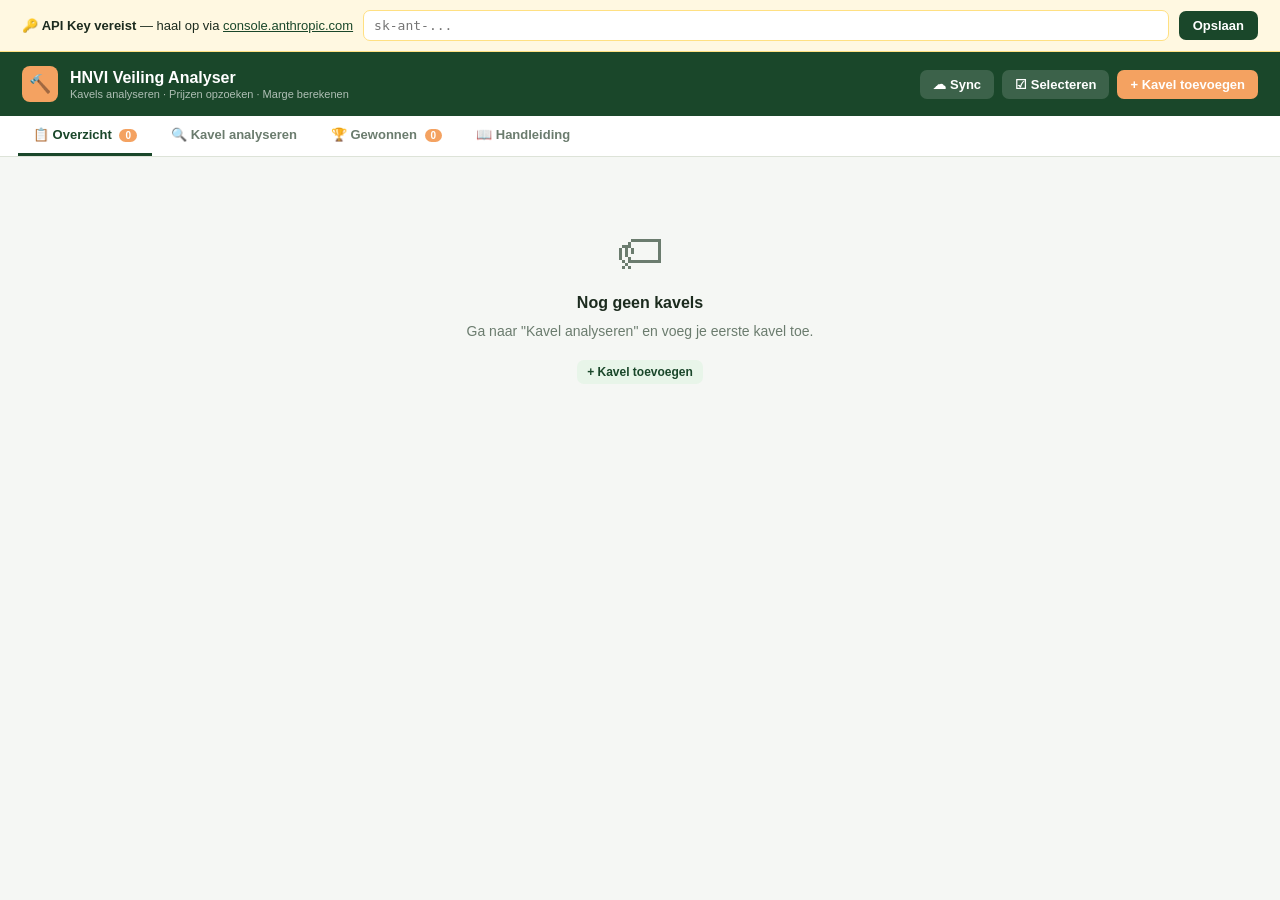
==== app (1).html @ ce1b3c9f "Add files via upload" ====
<!DOCTYPE html>
<html lang="nl">
<head>
<meta charset="UTF-8">
<meta name="viewport" content="width=device-width, initial-scale=1.0, viewport-fit=cover">
<meta name="mobile-web-app-capable" content="yes">
<meta name="apple-mobile-web-app-capable" content="yes">
<meta name="apple-mobile-web-app-title" content="HNVI">
<meta name="theme-color" content="#1a472a">
<title>HNVI Veiling Analyser</title>
<style>
*{box-sizing:border-box;margin:0;padding:0}
:root{--brand:#1a472a;--brand-light:#e8f5e9;--accent:#f4a261;--bg:#f5f7f4;--surface:#fff;--border:#dde3d8;--text:#1c2b1e;--muted:#6b7c6e}
body{font-family:-apple-system,BlinkMacSystemFont,'Segoe UI',sans-serif;background:var(--bg);color:var(--text);min-height:100vh}
header{background:var(--brand);color:white;padding:14px 22px;display:flex;align-items:center;gap:12px;position:sticky;top:0;z-index:100}
.logo{width:36px;height:36px;background:var(--accent);border-radius:8px;display:flex;align-items:center;justify-content:center;font-size:18px;flex-shrink:0}
header h1{font-size:16px;font-weight:700}
header p{font-size:11px;opacity:.65;margin-top:1px}
.hdr-r{margin-left:auto;display:flex;gap:8px}
.hbtn{padding:7px 13px;border-radius:7px;border:none;font-size:13px;font-weight:600;cursor:pointer}
.hbtn-ghost{background:rgba(255,255,255,.15);color:white}
.hbtn-ghost:hover{background:rgba(255,255,255,.25)}
.hbtn-accent{background:var(--accent);color:white}
.apikey-bar{background:#fff8e1;border-bottom:1px solid #ffe082;padding:10px 22px;display:flex;align-items:center;gap:10px;flex-wrap:wrap;font-size:13px}
.apikey-bar input{flex:1;min-width:200px;padding:7px 10px;border:1px solid #ffe082;border-radius:7px;font-size:13px;font-family:monospace;outline:none}
.apikey-bar .save-btn{padding:7px 14px;background:var(--brand);color:white;border:none;border-radius:7px;font-size:13px;font-weight:600;cursor:pointer;white-space:nowrap}
.apikey-ok{background:#e8f5e9;border-bottom:1px solid #c8e6c9;padding:8px 22px;font-size:13px;color:#1a6b35;display:flex;align-items:center;gap:8px}
.tabs{display:flex;background:white;border-bottom:1px solid var(--border);padding:0 18px;gap:4px;overflow-x:auto}
.tab{padding:11px 15px;font-size:13px;font-weight:600;cursor:pointer;border-bottom:3px solid transparent;color:var(--muted);white-space:nowrap;transition:all .15s}
.tab.active{color:var(--brand);border-bottom-color:var(--brand)}
.tab-badge{background:var(--accent);color:white;font-size:10px;font-weight:700;padding:1px 6px;border-radius:20px;margin-left:4px}
.sel-balk{background:#fff8e1;border-bottom:1px solid #ffe082;padding:9px 18px;display:none;align-items:center;gap:10px;flex-wrap:wrap}
.sel-balk span{font-size:13px;font-weight:600;color:#7a5c00}
.sel-del-btn{padding:7px 13px;background:#e53935;color:white;border:none;border-radius:7px;font-size:13px;font-weight:600;cursor:pointer}
.sel-action{padding:6px 12px;background:transparent;color:#7a5c00;border:1px solid #ffe082;border-radius:7px;font-size:13px;cursor:pointer}
.main{max-width:960px;margin:0 auto;padding:20px 18px}
.panel{display:none}.panel.active{display:block}
.card{background:var(--surface);border:1px solid var(--border);border-radius:12px;padding:18px;margin-bottom:16px}
.card-title{font-size:11px;font-weight:700;color:var(--muted);text-transform:uppercase;letter-spacing:.7px;margin-bottom:14px}
input[type=text],textarea{width:100%;padding:10px 12px;border:1.5px solid var(--border);border-radius:8px;font-size:14px;background:var(--bg);color:var(--text);font-family:inherit;outline:none;transition:border-color .15s}
input:focus,textarea:focus{border-color:var(--brand);background:white}
textarea{resize:vertical;min-height:75px}
label{display:block;font-size:12px;font-weight:600;color:var(--muted);margin-bottom:5px;margin-top:12px}
label:first-child{margin-top:0}
.hint{font-size:12px;color:var(--muted);margin-bottom:6px}
.btn-primary{width:100%;padding:13px;background:var(--brand);color:white;border:none;border-radius:10px;font-size:15px;font-weight:600;cursor:pointer;display:flex;align-items:center;justify-content:center;gap:8px;margin-top:14px;transition:background .15s}
.btn-primary:hover{background:#143d21}
.btn-primary:disabled{background:#9ab39e;cursor:not-allowed}
.btn-sm{background:var(--brand-light);color:var(--brand);border:none;border-radius:7px;font-size:12px;font-weight:600;padding:5px 10px;cursor:pointer}
.btn-sm:hover{background:#c8e6c9}
.btn-danger{background:#fde8e8;color:#c62828;border:none;border-radius:7px;font-size:12px;padding:5px 8px;cursor:pointer}
.bod-row{display:grid;grid-template-columns:1fr 1fr;gap:8px;margin-bottom:8px}
.bod-btn{padding:10px;border-radius:8px;border:1.5px solid var(--border);background:white;color:var(--muted);font-size:13px;font-weight:600;cursor:pointer;transition:all .15s}
.bod-btn.active{background:var(--brand);color:white;border-color:var(--brand)}
.spinner{width:17px;height:17px;border:2.5px solid rgba(255,255,255,.3);border-top-color:white;border-radius:50%;animation:spin .65s linear infinite;flex-shrink:0}
@keyframes spin{to{transform:rotate(360deg)}}
.steps{display:flex;flex-direction:column;gap:6px;margin-top:14px}
.step{display:flex;align-items:center;gap:10px;font-size:13px;color:var(--muted);padding:9px 12px;background:var(--bg);border-radius:8px;border:1px solid var(--border)}
.step.active{color:var(--brand);background:var(--brand-light);border-color:#b2dfbe;font-weight:600}
.step.done{color:#1a6b35}
.step-spin{width:14px;height:14px;border:2px solid rgba(26,71,42,.2);border-top-color:var(--brand);border-radius:50%;animation:spin .65s linear infinite;flex-shrink:0}
.msg{padding:11px 14px;border-radius:8px;font-size:13px;margin-top:10px;display:none;line-height:1.5}
.msg.err{background:#fde8e8;color:#8b1a1a}
.verdict{border-radius:12px;padding:16px 18px;margin-bottom:16px;border:1px solid}
.v-kopen{background:#dcf5e4;border-color:#a8dbb9}
.v-twijfel{background:#fff8e1;border-color:#ffe082}
.v-skip{background:#fde8e8;border-color:#f5b8b8}
.verdict h3{font-size:16px;font-weight:700;margin-bottom:5px}
.v-kopen h3{color:#1a6b35}.v-twijfel h3{color:#7a5c00}.v-skip h3{color:#8b1a1a}
.verdict p{font-size:14px;line-height:1.6}
.costs-box{background:#fffbf0;border:1px solid #ffe082;border-radius:11px;padding:15px;margin-bottom:16px}
.costs-box h4{font-size:11px;font-weight:700;color:#7a5c00;text-transform:uppercase;letter-spacing:.5px;margin-bottom:10px}
.c-row{display:flex;justify-content:space-between;font-size:14px;padding:5px 0;border-bottom:1px solid #fff3c444}
.c-row:last-child{border:none;font-weight:700;font-size:15px}
.c-pos{color:#1a6b35;font-weight:700}.c-neg{color:#e63946;font-weight:700}
.price-grid{display:grid;grid-template-columns:1fr 1fr;gap:14px;margin-bottom:16px}
.p-card{background:var(--surface);border:1px solid var(--border);border-radius:11px;padding:15px}
.p-platform{font-size:14px;font-weight:700;margin-bottom:10px}
.mp{color:#ff6600}
.ebay{background:linear-gradient(90deg,#e53238,#0064d2);-webkit-background-clip:text;-webkit-text-fill-color:transparent}
.p-main{font-size:24px;font-weight:800}
.p-range{font-size:13px;color:var(--muted)}
.p-sub{font-size:12px;color:var(--muted);margin:3px 0 8px}
.p-tip{font-size:13px;background:var(--bg);border-radius:7px;padding:9px 11px;line-height:1.5}
.badge{font-size:11px;font-weight:600;padding:2px 7px;border-radius:20px}
.b-high{background:#dcf5e4;color:#1a6b35}.b-mid{background:#fff3cd;color:#856404}.b-low{background:#fde8e8;color:#8b1a1a}
.tags{display:flex;flex-wrap:wrap;gap:5px;margin-top:8px}
.tag{background:#f0f4f0;font-size:12px;padding:2px 8px;border-radius:20px}
.roi-wrap{background:var(--surface);border:1px solid var(--border);border-radius:11px;padding:15px;margin-bottom:16px}
.roi-bar{height:9px;background:var(--border);border-radius:99px;overflow:hidden;margin:7px 0 5px}
.roi-fill{height:100%;border-radius:99px;background:linear-gradient(90deg,#f4a261,#2d6a4f)}
.roi-labels{display:flex;justify-content:space-between;font-size:11px;color:var(--muted)}
.detail-grid{display:grid;grid-template-columns:1fr 1fr;gap:14px;margin-bottom:16px}
.detail-card{background:var(--surface);border:1px solid var(--border);border-radius:11px;padding:15px}
.detail-card ul{list-style:none}
.detail-card ul li{font-size:13px;padding:5px 0;border-bottom:1px solid var(--bg);display:flex;gap:7px;line-height:1.4}
.detail-card ul li:last-child{border:none}
.detail-card ul li::before{content:'-->';color:var(--brand);font-weight:700;flex-shrink:0}
.stat{background:var(--surface);border:1px solid var(--border);border-radius:10px;padding:12px 16px;text-align:center}
.stat-num{font-size:22px;font-weight:800}
.stat-lbl{font-size:11px;color:var(--muted);text-transform:uppercase;letter-spacing:.4px}
.stats-row{display:flex;gap:10px;flex-wrap:wrap;margin-bottom:16px}
.filter-bar{display:flex;gap:7px;flex-wrap:wrap;margin-bottom:16px}
.filter-btn{padding:6px 13px;border-radius:20px;border:1.5px solid var(--border);background:white;font-size:13px;font-weight:600;cursor:pointer;color:var(--muted);transition:all .15s}
.filter-btn.active{background:var(--brand);color:white;border-color:var(--brand)}
.kavel-list{display:flex;flex-direction:column;gap:10px}
.kavel-row{background:var(--surface);border:1px solid var(--border);border-radius:11px;padding:12px 14px;display:grid;grid-template-columns:auto auto 1fr auto;gap:10px;align-items:center;transition:border-color .15s}
.kavel-row:hover{border-color:#b2dfbe}
.selectie-col{display:none}
.selectie-modus .selectie-col{display:block}
.kavel-checkbox{width:18px;height:18px;accent-color:var(--brand);cursor:pointer}
.kavel-row.geselecteerd{background:#e8f5e9;border-color:#81c784}
.kavel-num{font-size:11px;font-weight:700;color:var(--muted);width:20px}
.kavel-titel{font-size:14px;font-weight:700;margin-bottom:3px;line-height:1.3}
.kavel-meta{font-size:12px;color:var(--muted);margin-bottom:6px}
.kavel-pills{display:flex;flex-wrap:wrap;gap:5px;margin-top:4px}
.pill{font-size:11px;padding:2px 7px;border-radius:20px;font-weight:600}
.pill-bod{background:#e8f5e9;color:var(--brand)}
.pill-eigen-bod{background:#e3f2fd;color:#1565c0}
.pill-totaal{background:#fffbf0;color:#7a5c00;border:1px solid #ffe082}
.pill-marge-pos{background:#dcf5e4;color:#1a6b35}
.pill-marge-neg{background:#fde8e8;color:#c62828}
.pill-mp{background:#fff3e0;color:#e65100}
.pill-status{color:white}
.s-klaar{background:#43a047}.s-twijfel{background:#fb8c00}.s-skip{background:#e53935}.s-wacht{background:#9e9e9e}
.kavel-acties{display:flex;gap:5px;align-items:center}
.kavel-reden{font-size:11px;color:var(--muted);font-style:italic;margin-top:4px}
.back-btn{display:inline-flex;align-items:center;gap:6px;font-size:14px;font-weight:600;color:var(--brand);cursor:pointer;margin-bottom:16px;padding:7px 11px;background:var(--brand-light);border-radius:8px;border:none}
.empty{text-align:center;padding:48px 20px;color:var(--muted)}
.empty-icon{font-size:48px;margin-bottom:14px}
.empty h3{font-size:16px;font-weight:700;color:var(--text);margin-bottom:8px}
.empty p{font-size:14px;line-height:1.6;max-width:400px;margin:0 auto 18px}
.upload-zone{border:2px dashed var(--border);border-radius:10px;padding:18px;text-align:center;cursor:pointer;position:relative;transition:all .15s;background:var(--bg)}
.upload-zone:hover,.upload-zone.drag{border-color:var(--brand);background:var(--brand-light)}
.upload-zone input{position:absolute;inset:0;opacity:0;cursor:pointer;width:100%;height:100%}
.upload-zone p{font-size:13px;color:var(--muted)}
.previews{display:flex;flex-wrap:wrap;gap:7px;margin-top:10px}
.prev{position:relative;width:72px;height:72px}
.prev img{width:72px;height:72px;object-fit:cover;border-radius:7px;border:1px solid var(--border);display:block}
.prev-del{position:absolute;top:-6px;right:-6px;width:20px;height:20px;background:#e63946;color:white;border:none;border-radius:50%;font-size:13px;cursor:pointer;display:flex;align-items:center;justify-content:center}
@media(max-width:600px){
  .price-grid,.detail-grid{grid-template-columns:1fr}
  .kavel-row{grid-template-columns:auto auto 1fr;gap:7px}
  .kavel-acties{grid-column:1/-1;flex-wrap:wrap}
  header{padding:12px 16px}
}
</style>
</head>
<body>

<div id="apikey-bar" class="apikey-bar" style="display:none">
  <span>&#128273; <strong>API Key vereist</strong> &mdash; haal op via <a href="https://console.anthropic.com/settings/keys" target="_blank" style="color:var(--brand)">console.anthropic.com</a></span>
  <input type="password" id="apikey-input" placeholder="sk-ant-..." />
  <button class="save-btn" onclick="slaApiKeyOp()">Opslaan</button>
</div>
<div id="apikey-ok" class="apikey-ok" style="display:none">
  &#9989; API Key ingesteld &mdash; <a href="#" onclick="resetApiKey()" style="color:var(--brand);margin-left:8px">Wijzigen</a>
</div>

<header>
  <div class="logo">&#128296;</div>
  <div>
    <h1>HNVI Veiling Analyser</h1>
    <p>Kavels analyseren &middot; Prijzen opzoeken &middot; Marge berekenen</p>
  </div>
  <div class="hdr-r">
    <button class="hbtn hbtn-ghost" onclick="setSheetsUrl()">&#9729; Sync</button>
    <button class="hbtn hbtn-ghost" id="selecteer-btn" onclick="toggleSelectie()">&#9745; Selecteren</button>
    <button class="hbtn hbtn-accent" onclick="switchTab('analyse')">+ Kavel toevoegen</button>
  </div>
</header>

<div class="sel-balk" id="sel-balk">
  <span id="sel-aantal">0 geselecteerd</span>
  <button class="sel-del-btn" onclick="verwijderSelectie()">&#128465; Verwijder</button>
  <button class="sel-action" onclick="allesAanvinken()">&#10003; Alles</button>
  <button class="sel-action" onclick="allesUitvinken()">&#10007; Geen</button>
  <button class="sel-action" style="margin-left:auto" onclick="toggleSelectie()">Annuleren</button>
</div>

<div class="tabs">
  <div class="tab active" onclick="switchTab('overzicht')">&#128203; Overzicht <span class="tab-badge" id="badge">0</span></div>
  <div class="tab" onclick="switchTab('analyse')">&#128269; Kavel analyseren</div>
  <div class="tab" onclick="switchTab('gewonnen')">&#127942; Gewonnen <span class="tab-badge" id="badge-gewonnen">0</span></div>
  <div class="tab" onclick="switchTab('handleiding')">&#128214; Handleiding</div>
</div>

<div class="main">

<div id="tab-overzicht" class="panel active">
  <div id="ov-leeg" class="empty" style="display:none">
    <div class="empty-icon">&#127991;</div>
    <h3>Nog geen kavels</h3>
    <p>Ga naar "Kavel analyseren" en voeg je eerste kavel toe.</p>
    <button class="btn-sm" onclick="switchTab('analyse')">+ Kavel toevoegen</button>
  </div>
  <div id="ov-inhoud" style="display:none">
    <div class="stats-row" id="stats-row"></div>
    <div style="display:flex;gap:8px;margin-bottom:14px;flex-wrap:wrap">
      <button class="btn-sm" onclick="switchTab('analyse')">+ Toevoegen</button>
    </div>
    <div class="filter-bar">
      <button class="filter-btn active" onclick="setFilter('alles',this)">Alles</button>
      <button class="filter-btn" onclick="setFilter('kopen',this)">&#10003; Aanraders</button>
      <button class="filter-btn" onclick="setFilter('twijfel',this)">~ Twijfel</button>
      <button class="filter-btn" onclick="setFilter('skip',this)">&#10007; Skip</button>
      <button class="filter-btn" onclick="setFilter('wacht',this)">&#8987; Niet geanalyseerd</button>
      <button class="filter-btn" onclick="setFilter('eigen',this)">&#128587; Mijn kavels</button>
    </div>
    <div class="kavel-list" id="kavel-list"></div>
  </div>
</div>

<div id="tab-analyse" class="panel">
  <div id="analyse-result" style="display:none"></div>
  <div class="card" id="analyse-form">
    <div class="card-title">&#128279; Kavel toevoegen</div>
    <label>HNVI kavel URL</label>
    <input type="text" id="kavel-url" placeholder="https://www.hnvi.nl/veiling-kavel/..." />
    <label style="margin-top:14px">&#128182; Bod (euro)</label>
    <div class="bod-row">
      <button class="bod-btn active" id="bod-ander" onclick="setBodType('ander',this)">&#128100; Huidig bod (iemand anders)</button>
      <button class="bod-btn" id="bod-eigen" onclick="setBodType('eigen',this)">&#128587; Mijn bod</button>
    </div>
    <div class="hint" id="bod-hint">Huidig hoogste bod op HNVI</div>
    <div style="position:relative">
      <span style="position:absolute;left:12px;top:50%;transform:translateY(-50%);font-weight:700;color:var(--muted)">&#8364;</span>
      <input type="text" id="huidig-bod" placeholder="bijv. 250" style="padding-left:26px;font-size:16px;font-weight:700" />
    </div>
    <label style="margin-top:14px">&#128247; Foto's <span style="font-weight:400;font-size:11px;color:#9ab39e">- optioneel</span></label>
    <div class="upload-zone" id="upload-zone">
      <input type="file" id="foto-input" accept="image/*" multiple />
      <p>&#128247; Sleep foto's hierheen of <strong style="color:var(--brand)">klik om te uploaden</strong></p>
    </div>
    <div class="previews" id="previews"></div>
    <label style="margin-top:14px">&#128221; Extra opmerkingen <span style="font-weight:400;font-size:11px;color:#9ab39e">- optioneel</span></label>
    <textarea id="extra-txt" placeholder="Eigen observaties, bijzonderheden..."></textarea>
    <button class="btn-primary" id="analyse-btn" onclick="analyseer()">
      <span id="analyse-btn-txt">&#128269; Analyseer kavel</span>
    </button>
    <div class="msg err" id="analyse-err"></div>
    <div id="stappen" style="display:none">
      <div class="steps">
        <div class="step" id="stap1"><span>&#128269;</span> Productnaam bepalen</div>
        <div class="step" id="stap2"><span>&#128176;</span> Marktprijzen ophalen</div>
        <div class="step" id="stap3"><span>&#128202;</span> Advies berekenen</div>
      </div>
    </div>
  </div>
</div>

<div id="tab-gewonnen" class="panel">
  <div id="gew-leeg" class="empty" style="display:none">
    <div class="empty-icon">&#127942;</div>
    <h3>Nog geen gewonnen kavels</h3>
    <p>Markeer een kavel als "Gewonnen" in het overzicht om hem hier te zien.</p>
  </div>
  <div id="gew-inhoud" style="display:none">
    <div class="kavel-list" id="gewonnen-list"></div>
  </div>
</div>

<div id="tab-handleiding" class="panel">
  <div class="card">
    <div class="card-title">Hoe werkt het</div>
    <div style="display:flex;flex-direction:column;gap:16px">
      <div style="display:flex;gap:12px;align-items:flex-start">
        <div style="width:28px;height:28px;background:var(--brand);color:white;border-radius:50%;display:flex;align-items:center;justify-content:center;font-weight:700;flex-shrink:0;font-size:13px">1</div>
        <div><strong>HNVI kavel URL plakken</strong><br><span style="font-size:13px;color:var(--muted)">Kopieer de link van het kavel op hnvi.nl en plak hem in de app.</span></div>
      </div>
      <div style="display:flex;gap:12px;align-items:flex-start">
        <div style="width:28px;height:28px;background:var(--brand);color:white;border-radius:50%;display:flex;align-items:center;justify-content:center;font-weight:700;flex-shrink:0;font-size:13px">2</div>
        <div><strong>Bod invullen</strong><br><span style="font-size:13px;color:var(--muted)">Vul het huidig bod in. Kies "Mijn bod" als het jouw eigen bieding is.</span></div>
      </div>
      <div style="display:flex;gap:12px;align-items:flex-start">
        <div style="width:28px;height:28px;background:var(--brand);color:white;border-radius:50%;display:flex;align-items:center;justify-content:center;font-weight:700;flex-shrink:0;font-size:13px">3</div>
        <div><strong>Analyseer</strong><br><span style="font-size:13px;color:var(--muted)">De AI bepaalt de productnaam, haalt marktprijzen op en berekent je marge.</span></div>
      </div>
    </div>
  </div>
  <div class="card">
    <div class="card-title">Kostenberekening</div>
    <div style="font-size:14px;line-height:2;color:var(--muted)">
      Bod: <strong style="color:var(--text)">&#8364;1.000</strong><br>
      x 0,17 (veilingkosten) = <strong style="color:var(--text)">&#8364;170</strong> (totaal: &#8364;1.170)<br>
      x 0,21 (BTW over totaal) = <strong style="color:var(--text)">&#8364;245,70</strong> (totaal: &#8364;1.415,70)<br>
      <span style="border-top:1px solid var(--border);display:block;margin:6px 0"></span>
      = Totale inkoopprijs: <strong style="color:var(--brand);font-size:16px">&#8364;1.415,70</strong>
    </div>
  </div>
</div>

</div>

<script>
var kavels = [];
var imgs = [];
var bodType = 'ander';
var actieveFilter = 'alles';
var selectieModus = false;
var geselecteerd = new Set();
var huidigGefilterd = [];

function getApiKey() { return localStorage.getItem('hnvi_apikey') || ''; }
function slaApiKeyOp() {
  var k = document.getElementById('apikey-input').value.trim();
  if (k.indexOf('sk-ant-') !== 0) { alert('Ongeldige API key'); return; }
  localStorage.setItem('hnvi_apikey', k);
  checkApiKey();
}
function resetApiKey() { localStorage.removeItem('hnvi_apikey'); checkApiKey(); }
function checkApiKey() {
  var k = getApiKey();
  document.getElementById('apikey-bar').style.display = k ? 'none' : 'flex';
  document.getElementById('apikey-ok').style.display = k ? 'flex' : 'none';
}

// ── Google Sheets sync ────────────────────────────────────────────────────────
var SHEETS_URL = localStorage.getItem('hnvi_sheets_url') || '';

function setSheetsUrl() {
  var url = prompt('Plak je Google Apps Script Web App URL (eindigt op /exec):', SHEETS_URL);
  if (url) {
    SHEETS_URL = url.trim();
    localStorage.setItem('hnvi_sheets_url', SHEETS_URL);
    syncVanSheets();
  }
}

function syncNaarSheets() {
  if (!SHEETS_URL) return Promise.resolve();
  return fetch(SHEETS_URL, {
    method: 'POST',
    headers: { 'Content-Type': 'text/plain' },
    body: JSON.stringify({ actie: 'opslaan', kavels: kavels })
  }).then(function(r) { return r.json(); }).catch(function(e) {
    console.error('Sync naar Sheets mislukt:', e);
  });
}

function syncVanSheets() {
  if (!SHEETS_URL) return Promise.resolve();
  return fetch(SHEETS_URL)
    .then(function(r) { return r.json(); })
    .then(function(data) {
      if (data.kavels) {
        // Parse JSON velden terug (kosten en prijzen waren als string opgeslagen)
        kavels = data.kavels.map(function(k) {
          try { if (typeof k.kosten === 'string' && k.kosten) k.kosten = JSON.parse(k.kosten); } catch(e) {}
          try { if (typeof k.prijzen === 'string' && k.prijzen) k.prijzen = JSON.parse(k.prijzen); } catch(e) {}
          k.eigen_bod = k.eigen_bod === true || k.eigen_bod === 'true' || k.eigen_bod === 'TRUE';
          return k;
        });
        localStorage.setItem('hnvi_kavels', JSON.stringify(kavels));
        updateBadge();
        renderOverzicht();
      }
    }).catch(function(e) {
      console.error('Sync van Sheets mislukt:', e);
    });
}

function laadKavels() {
  try { kavels = JSON.parse(localStorage.getItem('hnvi_kavels') || '[]'); } catch(e) { kavels = []; }
}
function slaKavelsOp() {
  localStorage.setItem('hnvi_kavels', JSON.stringify(kavels));
  syncNaarSheets();
}

function switchTab(name) {
  var namen = ['overzicht','analyse','gewonnen','handleiding'];
  document.querySelectorAll('.tab').forEach(function(t,i) { t.classList.toggle('active', namen[i] === name); });
  document.querySelectorAll('.panel').forEach(function(p) { p.classList.remove('active'); });
  document.getElementById('tab-' + name).classList.add('active');
  if (name === 'overzicht') renderOverzicht();
  if (name === 'gewonnen') renderGewonnen();
}

var zone = document.getElementById('upload-zone');
document.getElementById('foto-input').addEventListener('change', function(e) { leesFiles(e.target.files); });
zone.addEventListener('dragover', function(e) { e.preventDefault(); zone.classList.add('drag'); });
zone.addEventListener('dragleave', function() { zone.classList.remove('drag'); });
zone.addEventListener('drop', function(e) { e.preventDefault(); zone.classList.remove('drag'); leesFiles(e.dataTransfer.files); });

function leesFiles(files) {
  Array.from(files).forEach(function(f) {
    if (!f.type.startsWith('image/')) return;
    var r = new FileReader();
    r.onload = function(e) {
      var id = Date.now() + Math.random();
      imgs.push({ id: id, base64: e.target.result.split(',')[1], mediaType: f.type });
      var d = document.createElement('div');
      d.className = 'prev'; d.id = 'prev-' + id;
      var img = document.createElement('img'); img.src = e.target.result;
      var btn = document.createElement('button'); btn.className = 'prev-del'; btn.textContent = 'x';
      btn.onclick = function() { delImg(id); };
      d.appendChild(img); d.appendChild(btn);
      document.getElementById('previews').appendChild(d);
    };
    r.readAsDataURL(f);
  });
}
function delImg(id) {
  imgs = imgs.filter(function(i) { return i.id !== id; });
  var el = document.getElementById('prev-' + id);
  if (el) el.remove();
}

function setBodType(type, btn) {
  bodType = type;
  document.querySelectorAll('.bod-btn').forEach(function(b) { b.classList.remove('active'); });
  btn.classList.add('active');
  document.getElementById('bod-hint').textContent = type === 'eigen'
    ? 'Jouw bod - gebruikt als inkoopprijs voor margeberekening'
    : 'Huidig hoogste bod op HNVI';
}

function setStap(n) {
  document.getElementById('stappen').style.display = 'block';
  var icons = ['&#128269;','&#128176;','&#128202;'];
  var labels = ['Productnaam bepalen','Marktprijzen ophalen','Advies berekenen'];
  [1,2,3].forEach(function(i) {
    var el = document.getElementById('stap' + i);
    if (i < n) {
      el.className = 'step done';
      el.innerHTML = '<span>&#9989;</span> ' + labels[i-1];
    } else if (i === n) {
      el.className = 'step active';
      var sp = document.createElement('span'); sp.className = 'step-spin';
      el.innerHTML = '';
      el.appendChild(sp);
      el.appendChild(document.createTextNode(' ' + labels[i-1]));
    } else {
      el.className = 'step';
      el.innerHTML = '<span>' + icons[i-1] + '</span> ' + labels[i-1];
    }
  });
}
function verbergStappen() { document.getElementById('stappen').style.display = 'none'; }

function fmt(n) { return (n != null && isFinite(n)) ? '\u20ac' + Math.round(n).toLocaleString('nl-NL') : '-'; }

function naamUitUrl(u) {
  try {
    var deel = (u.split('/veiling-kavel/')[1] || '').split('?')[0];
    var slug = deel.replace(/\/\d+$/, '').replace(/-/g, ' ').trim();
    return slug.charAt(0).toUpperCase() + slug.slice(1);
  } catch(e) { return ''; }
}

function parseJSON(txt) {
  // Verwijder markdown code block markers (```json ... ```)
  var clean = txt.replace(/```json/gi, '').replace(/```/g, '').trim();
  try { return JSON.parse(clean); } catch(e) {}
  
  // Fallback: zoek het eerste { tot laatste }
  var start = clean.indexOf('{');
  var end = clean.lastIndexOf('}');
  if (start !== -1 && end !== -1 && end > start) {
    try { return JSON.parse(clean.slice(start, end + 1)); } catch(e) {}
  }
  
  // Laatste fallback: probeer op originele tekst
  var start2 = txt.indexOf('{');
  var end2 = txt.lastIndexOf('}');
  if (start2 !== -1 && end2 !== -1 && end2 > start2) {
    try { return JSON.parse(txt.slice(start2, end2 + 1)); } catch(e) {}
  }
  return null;
}

function callClaude(system, userText, maxTokens) {
  var key = getApiKey();
  console.log('API key aanwezig:', key ? 'JA (lengte ' + key.length + ')' : 'NEE');
  if (!key) return Promise.reject(new Error('Voer eerst een API key in.'));
  return fetch('https://api.anthropic.com/v1/messages', {
    method: 'POST',
    headers: {
      'Content-Type': 'application/json',
      'x-api-key': key,
      'anthropic-version': '2023-06-01',
      'anthropic-dangerous-direct-browser-access': 'true'
    },
    body: JSON.stringify({
      model: 'claude-sonnet-4-6',
      max_tokens: maxTokens || 600,
      system: system,
      messages: [{ role: 'user', content: userText }]
    })
  }).then(function(resp) {
    console.log('HTTP status:', resp.status);
    return resp.json();
  }).then(function(data) {
    console.log('API data volledig:', JSON.stringify(data));
    console.log('stop_reason:', data.stop_reason);
    if (data.error) throw new Error(data.error.type + ': ' + data.error.message);
    if (!data.content) throw new Error('Onverwachte API response: ' + JSON.stringify(data).substring(0,200));
    return data.content.map(function(b) { return b.text || ''; }).join('');
  }).catch(function(err) {
    console.error('callClaude fout:', err);
    throw err;
  });
}

// ── Veiling site detectie ─────────────────────────────────────────────────────
function detecteerVeiling(url) {
  if (!url) return { naam: 'HNVI', opgeld: 0.17, btw: 0.21 };
  var u = url.toLowerCase();

  if (u.indexOf('hnvi.nl') !== -1) {
    return { naam: 'HNVI', opgeld: 0.17, btw: 0.21 };
  }
  if (u.indexOf('troostwijk') !== -1) {
    return { naam: 'Troostwijk', opgeld: 0.18, btw: 0.21 };
  }
  if (u.indexOf('bva-auctions') !== -1 || u.indexOf('bva.nl') !== -1) {
    return { naam: 'BVA Auctions', opgeld: 0.17, btw: 0.21 };
  }
  if (u.indexOf('vavato') !== -1) {
    return { naam: 'Vavato', opgeld: 0.18, btw: 0.21 };
  }
  if (u.indexOf('dtz') !== -1) {
    return { naam: 'DTZ', opgeld: 0.15, btw: 0.21 };
  }
  // Onbekende site - gebruik HNVI als standaard
  return { naam: 'Onbekend', opgeld: 0.17, btw: 0.21 };
}

function analyseer() {
  var url = document.getElementById('kavel-url').value.trim();
  var bodStr = document.getElementById('huidig-bod').value.trim();
  var extra = document.getElementById('extra-txt').value.trim();

  if (!url && imgs.length === 0 && !extra) {
    toonMsg('analyse-err', 'Voer een HNVI URL in of voeg een beschrijving toe.'); return;
  }

  document.getElementById('analyse-err').style.display = 'none';
  document.getElementById('analyse-result').style.display = 'none';
  setBtn('analyse-btn', 'analyse-btn-txt', true, '<span class="spinner"></span> Analyseren...');

  var urlNaam = url ? naamUitUrl(url) : '';
  var product = (extra || urlNaam || 'onbekend product').replace(/"/g, '').replace(/'/g, '').trim();
  var bod = bodStr ? parseFloat(bodStr.replace(',', '.')) : null;
  var kavelnr = url ? ((url.match(/\/(\d+)(?:\?|$)/) || [])[1]) : null;

  setStap(1);

  var prijzenPrompt = 'Geef realistische marktprijzen voor: "' + product + '"\n\n' +
    'BELANGRIJK voor nieuwprijs:\n' +
    '- Gebruik de HUIDIGE winkelprijs (bol.com, coolblue, mediamarkt, amazon.nl)\n' +
    '- NIET de officiele adviesprijs van de fabrikant\n' +
    '- Als een winkel voor minder verkoopt dan de adviesprijs, gebruik die lagere prijs\n' +
    '- Vermeld in nieuwprijs_bron welke winkel en prijs je kent\n\n' +
    'BELANGRIJK voor 2e hands:\n' +
    '- Marktplaats prijs moet ALTIJD lager zijn dan huidige winkelprijs\n' +
    '- Goede staat: 65-80% van huidige winkelprijs\n' +
    '- Redelijke staat: 45-65% van huidige winkelprijs\n\n' +
    'Vul dit JSON object in met echte getallen:\n' +
    '{"productnaam":"' + product + '","categorie":"categorie","nieuwprijs":100,"nieuwprijs_bron":"winkel en prijs","marktplaats":{"laag":50,"gemiddeld":75,"hoog":100,"vertrouwen":"middel","tip":"verkooptip","verkooptijd":"1-4 weken","zoekwoorden":["woord"]},"ebay":{"laag":60,"gemiddeld":85,"hoog":110,"vertrouwen":"laag","tip":"ebay tip","verkooptijd":"2-6 weken","keywords":["word"]},"aandachtspunten":["punt"]}';

  setStap(2);
  console.log('Product voor analyse:', product);

  callClaude(
    'Je bent een Nederlandse marktprijsexpert. Geef ALLEEN een geldig JSON object terug. GEEN markdown code blocks (geen ```json```), GEEN tekst ervoor of erna. Begin direct met { en eindig met }.',
    prijzenPrompt,
    2000
  ).then(function(prijzenTxt) {
    var prijzen = parseJSON(prijzenTxt);
    if (!prijzen || !prijzen.marktplaats) throw new Error('Kon geen marktprijzen ophalen. Probeer opnieuw.');

    setStap(3);

    var mp = prijzen.marktplaats;

    // Detecteer veilingsite en bijbehorende kostenstructuur
    var veilingInfo = detecteerVeiling(url);
    var kosten = null;
    if (bod) {
      var opgeld = veilingInfo.opgeld;
      var btw_pct = veilingInfo.btw;
      var totaal = bod * (1 + opgeld) * (1 + btw_pct);
      var vk = bod * opgeld;
      var btw = totaal - bod - vk;
      var marge = mp.gemiddeld - totaal;
      kosten = { bod: bod, vk: vk, btw: btw, totaal: totaal, marge: marge, site: veilingInfo.naam, opgeld_pct: Math.round(opgeld*100) };
    }

    var advies = 'twijfel', adviesReden = '', roi = 50;
    if (kosten) {
      var m = kosten.marge;
      var pct = Math.round((m / mp.gemiddeld) * 100);
      if (m > 0 && pct >= 20) { advies = 'kopen'; roi = Math.min(93, 55 + pct); }
      else if (m < -50 || pct < -10) { advies = 'skip'; roi = Math.max(8, 50 + pct / 2); }
      else { roi = Math.max(25, Math.min(68, 50 + pct / 2)); }
      adviesReden = m > 0
        ? 'Inkoopprijs ' + fmt(kosten.totaal) + ' vs MP ~' + fmt(mp.gemiddeld) + ' marge ' + fmt(m) + ' (' + pct + '% van verkoopprijs).'
        : 'Inkoopprijs ' + fmt(kosten.totaal) + ' ligt ' + fmt(Math.abs(m)) + ' boven MP prijs van ' + fmt(mp.gemiddeld) + ' (' + pct + '%).';
    } else {
      var maxBodCalc = mp ? Math.round(mp.laag * 0.8 / (1.17 * 1.21)) : null;
      adviesReden = maxBodCalc ? 'Maximaal rendabel bieden: ' + fmt(maxBodCalc) + '.' : 'Vul het bod in voor margeberekening.';
    }

    var maxBod = mp ? Math.round(mp.laag * 0.8 / (1.17 * 1.21)) : null;
    var kavelData = {
      id: Date.now(), url: url, titel: prijzen.productnaam || product,
      veiling: veilingInfo ? veilingInfo.naam : 'HNVI', kavelnummer: kavelnr, huidig_bod: bod,
      kosten: kosten, mp_gemiddeld: mp.gemiddeld, mp_laag: mp.laag, mp_hoog: mp.hoog,
      ebay_gemiddeld: prijzen.ebay ? prijzen.ebay.gemiddeld : null,
      nieuwprijs: prijzen.nieuwprijs, advies: advies, adviesReden: adviesReden,
      roi: Math.round(roi), prijzen: prijzen, maxBod: maxBod,
      eigen_bod: bodType === 'eigen', toegevoegd: Date.now(), status: 'klaar'
    };

    var idx = kavels.findIndex(function(k) { return k.url === url && url; });
    if (idx >= 0) kavels[idx] = kavelData; else kavels.unshift(kavelData);
    slaKavelsOp();
    updateBadge();
    verbergStappen();
    toonAnalyseResultaat(kavelData);

  }).catch(function(e) {
    console.error('Analyse fout:', e);
    verbergStappen();
    toonMsg('analyse-err', e.message || 'Er ging iets mis. Probeer opnieuw.');
  }).finally(function() {
    setBtn('analyse-btn', 'analyse-btn-txt', false, '&#128269; Analyseer kavel');
  });
}

function toonAnalyseResultaat(d) {
  var mp = d.prijzen && d.prijzen.marktplaats ? d.prijzen.marktplaats : null;
  var eb = d.prijzen && d.prijzen.ebay ? d.prijzen.ebay : null;
  var vC = d.advies==='kopen'?'v-kopen':d.advies==='twijfel'?'v-twijfel':'v-skip';
  var vE = d.advies==='kopen'?'&#9989; Goede koop!':d.advies==='twijfel'?'&#9888;&#65039; Twijfelgeval':'&#10060; Beter overslaan';
  var confCls = function(v) { return v==='hoog'?'b-high':v==='middel'?'b-mid':'b-low'; };
  var confTxt = function(v) { return v==='hoog'?'&#10003; Betrouwbaar':v==='middel'?'~ Indicatief':'? Onzeker'; };
  var roiKleur = d.roi>=70?'#1a6b35':d.roi>=40?'#d97706':'#e63946';

  var html = '<button class="back-btn" onclick="document.getElementById(\'analyse-result\').style.display=\'none\'">&#8592; Terug</button>';

  html += '<div class="card" style="border-left:4px solid var(--brand)">';
  html += '<div style="display:flex;justify-content:space-between;align-items:flex-start;gap:10px;flex-wrap:wrap;margin-bottom:6px">';
  html += '<div><h2 style="font-size:17px;font-weight:700;margin-bottom:3px">' + (d.titel||'') + '</h2>';
  html += '<div style="font-size:12px;color:var(--muted)">Kavel ' + (d.kavelnummer||'-') + ' &middot; HNVI';
  if (d.url) html += ' &middot; <a href="' + d.url + '" target="_blank" style="color:var(--brand)">&#8599; Bekijk op HNVI</a>';
  html += '</div></div>';
  if (d.prijzen && d.prijzen.categorie) html += '<span style="background:var(--brand-light);color:var(--brand);font-size:12px;font-weight:600;padding:3px 10px;border-radius:20px">' + d.prijzen.categorie + '</span>';
  html += '</div></div>';

  html += '<div class="verdict ' + vC + '"><h3>' + vE + '</h3><p>' + d.adviesReden + '</p>';
  if (d.maxBod) html += '<p style="margin-top:7px;font-weight:600">&#128161; Maximaal rendabel bieden: <span style="font-size:15px">' + fmt(d.maxBod) + '</span></p>';
  html += '</div>';

  if (d.kosten) {
    html += '<div class="costs-box"><h4>&#128176; Kostenberekening &mdash; ' + (d.kosten && d.kosten.site ? '<span style="font-weight:600;color:var(--brand)">' + d.kosten.site + '</span> &middot; ' : '') + (d.eigen_bod?'&#128587; Mijn bod':'&#128100; Huidig bod') + (d.kosten && d.kosten.opgeld_pct ? ' &middot; ' + d.kosten.opgeld_pct + '% opgeld' : '') + '</h4>';
    html += '<div class="c-row"><span>Bod</span><span>' + fmt(d.kosten.bod) + '</span></div>';
    html += '<div class="c-row"><span>Veilingkosten (17%)</span><span>' + fmt(d.kosten.vk) + '</span></div>';
    html += '<div class="c-row"><span>BTW over totaal (21%)</span><span>' + fmt(d.kosten.btw) + '</span></div>';
    html += '<div class="c-row"><span>Totale inkoopprijs</span><span>' + fmt(d.kosten.totaal) + '</span></div>';
    if (d.kosten.marge != null) {
      html += '<div class="c-row" style="margin-top:6px;padding-top:8px;border-top:1px solid #ffe082"><span>Verwachte marge (MP gem.)</span>';
      html += '<span class="' + (d.kosten.marge>0?'c-pos':'c-neg') + '">' + (d.kosten.marge>0?'+':'') + fmt(d.kosten.marge) + '</span></div>';
    }
    html += '</div>';
  }

  html += '<div class="roi-wrap"><div style="display:flex;justify-content:space-between;align-items:center;margin-bottom:4px">';
  html += '<span style="font-size:11px;font-weight:700;color:var(--muted);text-transform:uppercase;letter-spacing:.5px">Handelspotentieel</span>';
  html += '<span style="font-size:20px;font-weight:800;color:' + roiKleur + '">' + d.roi + '/100</span></div>';
  html += '<div class="roi-bar"><div class="roi-fill" style="width:' + d.roi + '%"></div></div>';
  html += '<div class="roi-labels"><span>Laag</span><span>Gemiddeld</span><span>Hoog</span></div></div>';

  if (d.prijzen && d.prijzen.nieuwprijs) {
    html += '<div class="card" style="margin-bottom:16px"><div class="card-title">Referentieprijzen</div>';
    html += '<div style="display:flex;gap:20px;flex-wrap:wrap">';
    html += '<div><div style="font-size:11px;color:var(--muted);text-transform:uppercase">Nieuwprijs</div><div style="font-size:19px;font-weight:700">' + fmt(d.prijzen.nieuwprijs) + '</div>';
    html += '<div style="font-size:11px;color:var(--muted)">' + (d.prijzen.nieuwprijs_bron||'') + '</div></div>';
    if (mp) html += '<div><div style="font-size:11px;color:var(--muted);text-transform:uppercase">2e hands MP</div><div style="font-size:19px;font-weight:700;color:#ff6600">' + fmt(mp.gemiddeld) + '</div></div>';
    if (eb) html += '<div><div style="font-size:11px;color:var(--muted);text-transform:uppercase">eBay</div><div style="font-size:19px;font-weight:700;color:#0064d2">' + fmt(eb.gemiddeld) + '</div></div>';
    html += '</div></div>';
  }

  html += '<div class="price-grid">';
  if (mp) {
    html += '<div class="p-card"><div class="p-platform mp">Marktplaats</div>';
    html += '<div style="display:flex;justify-content:space-between;margin-bottom:6px"><div>';
    html += '<div style="display:flex;align-items:baseline;gap:4px"><span class="p-range">' + fmt(mp.laag) + ' - </span><span class="p-main">' + fmt(mp.gemiddeld) + '</span><span class="p-range"> - ' + fmt(mp.hoog) + '</span></div>';
    html += '<div class="p-sub">&#8987; ' + (mp.verkooptijd||'-') + '</div></div>';
    html += '<span class="badge ' + confCls(mp.vertrouwen) + '">' + confTxt(mp.vertrouwen) + '</span></div>';
    html += '<div class="p-tip">&#128161; ' + (mp.tip||'') + '</div>';
    if (mp.zoekwoorden) { html += '<div class="tags">'; mp.zoekwoorden.forEach(function(t) { html += '<span class="tag">' + t + '</span>'; }); html += '</div>'; }
    html += '</div>';
  }
  if (eb) {
    html += '<div class="p-card"><div class="p-platform ebay">eBay</div>';
    html += '<div style="display:flex;justify-content:space-between;margin-bottom:6px"><div>';
    html += '<div style="display:flex;align-items:baseline;gap:4px"><span class="p-range">' + fmt(eb.laag) + ' - </span><span class="p-main">' + fmt(eb.gemiddeld) + '</span><span class="p-range"> - ' + fmt(eb.hoog) + '</span></div>';
    html += '<div class="p-sub">&#8987; ' + (eb.verkooptijd||'-') + ' &#127757;</div></div>';
    html += '<span class="badge ' + confCls(eb.vertrouwen) + '">' + confTxt(eb.vertrouwen) + '</span></div>';
    html += '<div class="p-tip">&#128161; ' + (eb.tip||'') + '</div>';
    if (eb.keywords) { html += '<div class="tags">'; eb.keywords.forEach(function(t) { html += '<span class="tag">' + t + '</span>'; }); html += '</div>'; }
    html += '</div>';
  }
  html += '</div>';

  html += '<div class="detail-grid">';
  if (d.prijzen && d.prijzen.aandachtspunten) {
    html += '<div class="detail-card"><div class="card-title">Let op</div><ul>';
    d.prijzen.aandachtspunten.forEach(function(p) { html += '<li>' + p + '</li>'; });
    html += '</ul></div>';
  }
  html += '<div class="detail-card"><div class="card-title">Snel overzicht</div><ul>';
  if (d.kosten) html += '<li>Inkoopprijs: ' + fmt(d.kosten.totaal) + '</li>';
  if (d.maxBod) html += '<li>Max rendabel bod: ' + fmt(d.maxBod) + '</li>';
  if (mp) html += '<li>MP: ' + fmt(mp.laag) + ' - ' + fmt(mp.hoog) + '</li>';
  if (d.prijzen && d.prijzen.nieuwprijs) html += '<li>Nieuwprijs: ' + fmt(d.prijzen.nieuwprijs) + '</li>';
  html += '</ul></div></div>';
  html += '<button class="btn-sm" onclick="switchTab(\'overzicht\')">&#128203; Naar overzicht</button>';

  document.getElementById('analyse-result').innerHTML = html;
  document.getElementById('analyse-result').style.display = 'block';
  document.getElementById('analyse-result').scrollIntoView({ behavior: 'smooth', block: 'start' });
}

function setFilter(f, btn) {
  actieveFilter = f;
  document.querySelectorAll('.filter-btn').forEach(function(b) { b.classList.remove('active'); });
  btn.classList.add('active');
  renderOverzicht();
}

function renderOverzicht() {
  var leeg = document.getElementById('ov-leeg');
  var inhoud = document.getElementById('ov-inhoud');
  if (kavels.length === 0) { leeg.style.display='block'; inhoud.style.display='none'; return; }
  leeg.style.display='none'; inhoud.style.display='block';

  var actieveKavels = kavels.filter(function(k) { return k.status !== 'gewonnen'; });
  var gefilterd = actieveKavels.filter(function(k) {
    if (actieveFilter === 'alles') return true;
    if (actieveFilter === 'wacht') return !k.advies || k.status === 'wacht';
    if (actieveFilter === 'eigen') return k.eigen_bod === true;
    return k.advies === actieveFilter;
  });
  huidigGefilterd = gefilterd;

  var nBied = actieveKavels.filter(function(k) { return k.advies==='kopen'; }).length;
  var nTwij = actieveKavels.filter(function(k) { return k.advies==='twijfel'; }).length;
  var nSkip = actieveKavels.filter(function(k) { return k.advies==='skip'; }).length;
  var nEigen = actieveKavels.filter(function(k) { return k.eigen_bod===true; }).length;

  document.getElementById('stats-row').innerHTML =
    '<div class="stat"><div class="stat-num">' + actieveKavels.length + '</div><div class="stat-lbl">Totaal</div></div>' +
    '<div class="stat"><div class="stat-num" style="color:#1a6b35">' + nBied + '</div><div class="stat-lbl">Aanraders</div></div>' +
    '<div class="stat"><div class="stat-num" style="color:#d97706">' + nTwij + '</div><div class="stat-lbl">Twijfel</div></div>' +
    '<div class="stat"><div class="stat-num" style="color:#e63946">' + nSkip + '</div><div class="stat-lbl">Skip</div></div>' +
    '<div class="stat"><div class="stat-num" style="color:#1565c0">' + nEigen + '</div><div class="stat-lbl">Mijn biedingen</div></div>';

  var list = document.getElementById('kavel-list');
  list.innerHTML = '';
  list.classList.toggle('selectie-modus', selectieModus);

  if (gefilterd.length === 0) {
    list.innerHTML = '<div style="text-align:center;padding:24px;color:var(--muted);font-size:14px">Geen kavels in deze categorie</div>';
    return;
  }

  gefilterd.forEach(function(k, i) {
    var echteIdx = kavels.indexOf(k);
    var div = document.createElement('div');
    div.className = 'kavel-row' + (geselecteerd.has(i) ? ' geselecteerd' : '');
    div.onclick = function() { if (selectieModus) selecteerRij(i); };

    var selCol = document.createElement('div'); selCol.className = 'selectie-col';
    var cb = document.createElement('input'); cb.type = 'checkbox'; cb.className = 'kavel-checkbox'; cb.checked = geselecteerd.has(i);
    cb.onclick = function(e) { e.stopPropagation(); };
    cb.onchange = function() { selecteerRij(i); };
    selCol.appendChild(cb); div.appendChild(selCol);

    var num = document.createElement('div'); num.className = 'kavel-num'; num.textContent = i + 1;
    div.appendChild(num);

    var main = document.createElement('div'); main.className = 'kavel-main';
    var titel = document.createElement('div'); titel.className = 'kavel-titel'; titel.textContent = k.titel || 'Onbekend';
    if (k.eigen_bod) {
      var b = document.createElement('span');
      b.style.cssText = 'font-size:11px;background:#e3f2fd;color:#1565c0;padding:2px 7px;border-radius:20px;font-weight:600;margin-left:6px;vertical-align:middle';
      b.textContent = 'Mijn bod'; titel.appendChild(b);
    }
    main.appendChild(titel);

    var meta = document.createElement('div'); meta.className = 'kavel-meta';
    meta.innerHTML = 'HNVI' + (k.kavelnummer ? ' &middot; Kavel ' + k.kavelnummer : '') +
      (k.url ? ' &middot; <a href="' + k.url + '" target="_blank" style="color:var(--brand);text-decoration:none">&#8599; HNVI</a>' : '');
    main.appendChild(meta);

    var pills = document.createElement('div'); pills.className = 'kavel-pills';
    var aBadge = document.createElement('span');
    if (k.advies==='kopen') { aBadge.className='pill pill-status s-klaar'; aBadge.textContent='Bied!'; }
    else if (k.advies==='twijfel') { aBadge.className='pill pill-status s-twijfel'; aBadge.textContent='Twijfel'; }
    else if (k.advies==='skip') { aBadge.className='pill pill-status s-skip'; aBadge.textContent='Skip'; }
    else { aBadge.className='pill pill-status s-wacht'; aBadge.textContent='Wacht'; }
    pills.appendChild(aBadge);

    if (k.huidig_bod) {
      var p1 = document.createElement('span');
      p1.className = 'pill ' + (k.eigen_bod ? 'pill-eigen-bod' : 'pill-bod');
      p1.textContent = (k.eigen_bod ? 'Mijn bod' : 'Huidig bod') + ': ' + fmt(k.huidig_bod);
      pills.appendChild(p1);
    }
    if (k.kosten) {
      var p2 = document.createElement('span'); p2.className = 'pill pill-totaal';
      p2.textContent = 'Incl. kosten: ' + fmt(k.kosten.totaal); pills.appendChild(p2);
    }
    if (k.kosten && k.kosten.marge != null) {
      var p3 = document.createElement('span');
      p3.className = 'pill ' + (k.kosten.marge > 0 ? 'pill-marge-pos' : 'pill-marge-neg');
      p3.textContent = (k.kosten.marge > 0 ? '+' : '') + fmt(k.kosten.marge) + ' marge'; pills.appendChild(p3);
    }
    if (k.mp_gemiddeld) {
      var p4 = document.createElement('span'); p4.className = 'pill pill-mp';
      p4.textContent = 'MP ~' + fmt(k.mp_gemiddeld); pills.appendChild(p4);
    }
    main.appendChild(pills);

    if (k.adviesReden) {
      var r = document.createElement('div'); r.className = 'kavel-reden';
      r.textContent = k.adviesReden.length > 100 ? k.adviesReden.slice(0,100) + '...' : k.adviesReden;
      main.appendChild(r);
    }
    div.appendChild(main);

    var acties = document.createElement('div'); acties.className = 'kavel-acties';
    var btnD = document.createElement('button'); btnD.className = 'btn-sm'; btnD.textContent = 'Details';
    btnD.onclick = function(e) { e.stopPropagation(); openDetail(echteIdx); };
    var btnG = document.createElement('button'); btnG.className = 'btn-sm'; btnG.style.background = '#fff3e0'; btnG.style.color = '#e65100'; btnG.textContent = '\ud83c\udfc6 Gewonnen';
    btnG.onclick = function(e) { e.stopPropagation(); markeerGewonnen(echteIdx); };
    var btnH = document.createElement('button'); btnH.className = 'btn-sm'; btnH.textContent = 'Heranalyseer';
    btnH.onclick = function(e) { e.stopPropagation(); heranalyseer(echteIdx); };
    var btnX = document.createElement('button'); btnX.className = 'btn-danger'; btnX.textContent = 'X';
    btnX.onclick = function(e) { e.stopPropagation(); verwijderKavel(echteIdx); };
    acties.appendChild(btnD); acties.appendChild(btnG); acties.appendChild(btnH); acties.appendChild(btnX);
    div.appendChild(acties);
    list.appendChild(div);
  });
}

function openDetail(idx) {
  var k = kavels[idx];
  switchTab('analyse');
  if (k.prijzen) toonAnalyseResultaat(k);
  else heranalyseer(idx);
}

function heranalyseer(idx) {
  var k = kavels[idx];
  switchTab('analyse');
  document.getElementById('kavel-url').value = k.url || '';
  if (k.huidig_bod) document.getElementById('huidig-bod').value = String(k.huidig_bod);
  document.getElementById('analyse-result').style.display = 'none';
  var type = k.eigen_bod ? 'eigen' : 'ander';
  setBodType(type, document.getElementById('bod-' + type));
}

function verwijderKavel(idx) {
  kavels.splice(idx, 1);
  slaKavelsOp(); updateBadge(); renderOverzicht();
}

function markeerGewonnen(idx) {
  var k = kavels[idx];
  if (!confirm('Markeer "' + k.titel + '" als gewonnen?\n\nHij verdwijnt uit het overzicht en komt in de Gewonnen tab te staan.')) return;
  k.status = 'gewonnen';
  k.gewonnen_op = Date.now();
  slaKavelsOp(); updateBadge(); renderOverzicht();
}

function herstelUitGewonnen(idx) {
  var k = kavels[idx];
  k.status = k.advies === 'kopen' ? 'klaar' : (k.advies === 'skip' ? 'skip' : 'klaar');
  delete k.gewonnen_op;
  slaKavelsOp(); renderGewonnen();
}

function renderGewonnen() {
  var gewonnenKavels = kavels.filter(function(k) { return k.status === 'gewonnen'; });
  var leeg = document.getElementById('gew-leeg');
  var inhoud = document.getElementById('gew-inhoud');

  if (gewonnenKavels.length === 0) {
    leeg.style.display = 'block'; inhoud.style.display = 'none'; return;
  }
  leeg.style.display = 'none'; inhoud.style.display = 'block';

  var list = document.getElementById('gewonnen-list');
  list.innerHTML = '';

  gewonnenKavels.sort(function(a,b) { return (b.gewonnen_op||0) - (a.gewonnen_op||0); });

  gewonnenKavels.forEach(function(k) {
    var echteIdx = kavels.indexOf(k);
    var div = document.createElement('div');
    div.className = 'kavel-row';
    div.style.gridTemplateColumns = 'auto 1fr auto';

    var num = document.createElement('div'); num.innerHTML = '&#127942;'; num.style.fontSize = '20px';
    div.appendChild(num);

    var main = document.createElement('div');
    var titel = document.createElement('div'); titel.className = 'kavel-titel'; titel.textContent = k.titel || 'Onbekend';
    main.appendChild(titel);

    var meta = document.createElement('div'); meta.className = 'kavel-meta';
    var datum = k.gewonnen_op ? new Date(k.gewonnen_op).toLocaleDateString('nl-NL') : '';
    meta.textContent = 'Gewonnen op ' + datum + (k.kavelnummer ? ' · Kavel ' + k.kavelnummer : '');
    main.appendChild(meta);

    var pills = document.createElement('div'); pills.className = 'kavel-pills';
    if (k.huidig_bod) {
      var p1 = document.createElement('span'); p1.className = 'pill pill-bod';
      p1.textContent = 'Gewonnen voor: ' + fmt(k.huidig_bod); pills.appendChild(p1);
    }
    if (k.kosten) {
      var p2 = document.createElement('span'); p2.className = 'pill pill-totaal';
      p2.textContent = 'Totaal betaald: ' + fmt(k.kosten.totaal); pills.appendChild(p2);
    }
    if (k.mp_gemiddeld) {
      var p3 = document.createElement('span'); p3.className = 'pill pill-mp';
      p3.textContent = 'Verwachte verkoop: ' + fmt(k.mp_gemiddeld); pills.appendChild(p3);
    }
    main.appendChild(pills);
    div.appendChild(main);

    var acties = document.createElement('div'); acties.className = 'kavel-acties';
    var btnD = document.createElement('button'); btnD.className = 'btn-sm'; btnD.textContent = 'Details';
    btnD.onclick = function() { openDetail(echteIdx); };
    var btnR = document.createElement('button'); btnR.className = 'btn-sm'; btnR.textContent = '\u21ba Herstel';
    btnR.title = 'Terug naar overzicht';
    btnR.onclick = function() { herstelUitGewonnen(echteIdx); };
    var btnX = document.createElement('button'); btnX.className = 'btn-danger'; btnX.textContent = 'X';
    btnX.onclick = function() { if(confirm('Definitief verwijderen?')) verwijderKavel(echteIdx); renderGewonnen(); };
    acties.appendChild(btnD); acties.appendChild(btnR); acties.appendChild(btnX);
    div.appendChild(acties);

    list.appendChild(div);
  });
}

function toggleSelectie() {
  selectieModus = !selectieModus;
  geselecteerd.clear();
  document.getElementById('sel-balk').style.display = selectieModus ? 'flex' : 'none';
  document.getElementById('selecteer-btn').textContent = selectieModus ? 'X Annuleren' : 'Selecteren';
  renderOverzicht();
}

function selecteerRij(i) {
  if (geselecteerd.has(i)) geselecteerd.delete(i); else geselecteerd.add(i);
  document.getElementById('sel-aantal').textContent = geselecteerd.size + ' geselecteerd';
  var rijen = document.querySelectorAll('.kavel-row');
  if (rijen[i]) rijen[i].classList.toggle('geselecteerd', geselecteerd.has(i));
  var cbs = document.querySelectorAll('.kavel-checkbox');
  if (cbs[i]) cbs[i].checked = geselecteerd.has(i);
}

function allesAanvinken() {
  document.querySelectorAll('.kavel-row').forEach(function(r, i) { r.classList.add('geselecteerd'); geselecteerd.add(i); });
  document.querySelectorAll('.kavel-checkbox').forEach(function(cb) { cb.checked = true; });
  document.getElementById('sel-aantal').textContent = geselecteerd.size + ' geselecteerd';
}

function allesUitvinken() {
  geselecteerd.clear();
  document.querySelectorAll('.kavel-row').forEach(function(r) { r.classList.remove('geselecteerd'); });
  document.querySelectorAll('.kavel-checkbox').forEach(function(cb) { cb.checked = false; });
  document.getElementById('sel-aantal').textContent = '0 geselecteerd';
}

function verwijderSelectie() {
  if (geselecteerd.size === 0) { alert('Vink eerst kavels aan.'); return; }
  if (!confirm(geselecteerd.size + ' kavel(s) verwijderen?')) return;
  var teVerwijderen = new Set(Array.from(geselecteerd).map(function(i) { return huidigGefilterd[i]; }).filter(Boolean));
  kavels = kavels.filter(function(k) { return !teVerwijderen.has(k); });
  geselecteerd.clear();
  selectieModus = false;
  document.getElementById('sel-balk').style.display = 'none';
  document.getElementById('selecteer-btn').textContent = 'Selecteren';
  slaKavelsOp(); updateBadge(); renderOverzicht();
}

function updateBadge() {
  var actief = kavels.filter(function(k) { return k.status !== 'gewonnen'; }).length;
  var gewonnen = kavels.filter(function(k) { return k.status === 'gewonnen'; }).length;
  document.getElementById('badge').textContent = actief;
  document.getElementById('badge-gewonnen').textContent = gewonnen;
}
function setBtn(id, txtId, disabled, html) {
  document.getElementById(id).disabled = disabled;
  document.getElementById(txtId).innerHTML = html;
}
function toonMsg(id, msg) {
  var el = document.getElementById(id);
  el.textContent = 'Fout: ' + msg;
  el.style.display = 'block';
}

checkApiKey();
laadKavels();
updateBadge();
renderOverzicht();
if (SHEETS_URL) { syncVanSheets(); }

if ('serviceWorker' in navigator) {
  navigator.serviceWorker.getRegistrations().then(function(regs) {
    regs.forEach(function(r) { r.unregister(); });
  });
}
</script>
</body>
</html>
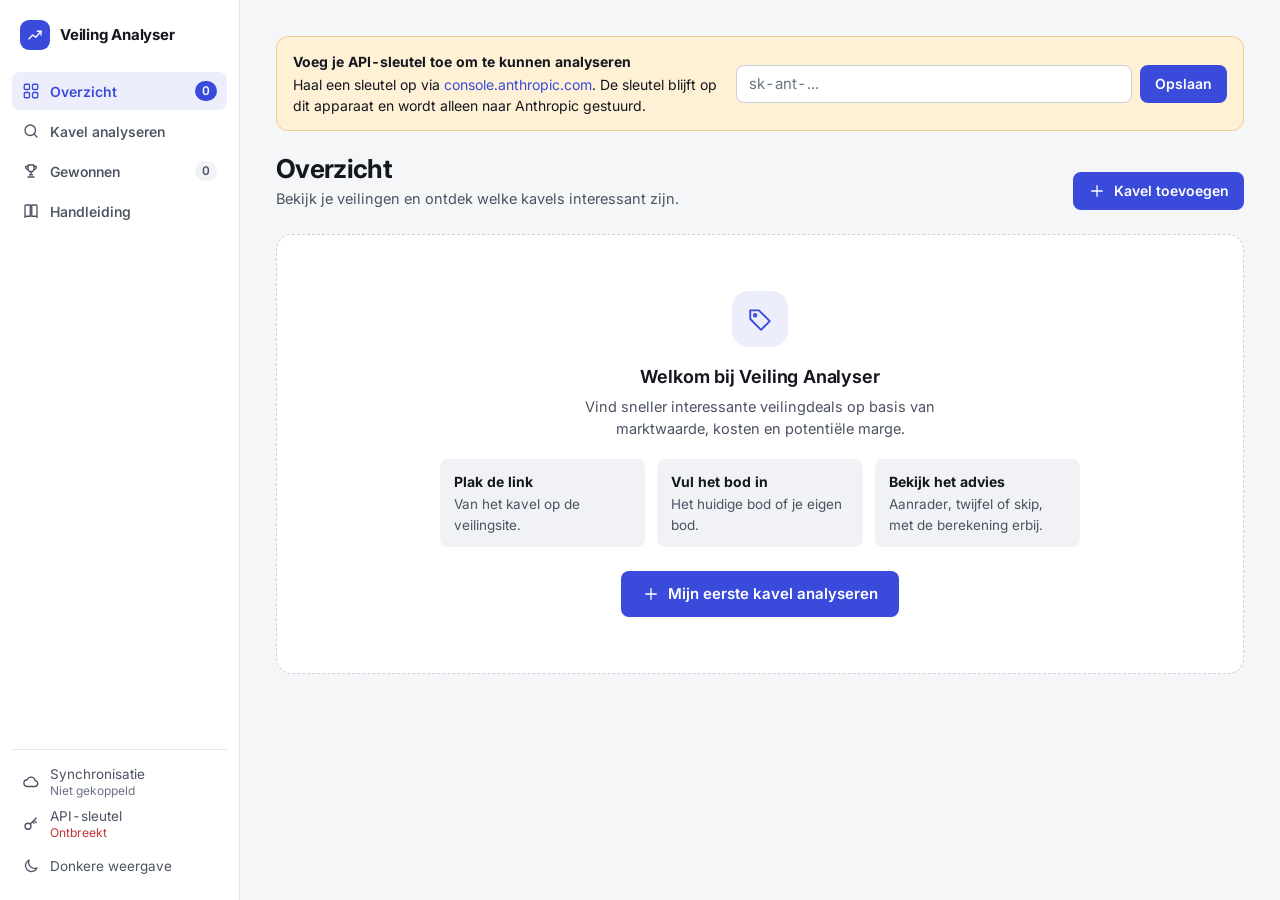
==== commit 458e7519: "Add files via upload" ====
--- a/app (1).html
+++ b/app (1).html
@@ -5,341 +5,1081 @@
 <meta name="viewport" content="width=device-width, initial-scale=1.0, viewport-fit=cover">
 <meta name="mobile-web-app-capable" content="yes">
 <meta name="apple-mobile-web-app-capable" content="yes">
-<meta name="apple-mobile-web-app-title" content="HNVI">
-<meta name="theme-color" content="#1a472a">
-<title>HNVI Veiling Analyser</title>
+<meta name="apple-mobile-web-app-title" content="Veiling Analyser">
+<meta name="theme-color" content="#F5F6F8" media="(prefers-color-scheme: light)">
+<meta name="theme-color" content="#0F1218" media="(prefers-color-scheme: dark)">
+<link rel="manifest" href="manifest.json">
+<link rel="icon" href="icons/icon48.png">
+<link rel="apple-touch-icon" href="icons/icon512.png">
+<title>Veiling Analyser</title>
+<link rel="preconnect" href="https://fonts.googleapis.com">
+<link rel="preconnect" href="https://fonts.gstatic.com" crossorigin>
+<link href="https://fonts.googleapis.com/css2?family=Inter:wght@400;500;600;700&display=swap" rel="stylesheet">
+<script>try{var t=localStorage.getItem('va_theme');if(t==='dark'||t==='light')document.documentElement.setAttribute('data-theme',t);}catch(e){}</script>
 <style>
+/* ── Design tokens ─────────────────────────────────────────────── */
+:root{
+  --bg:#F5F6F8; --surface:#FFFFFF; --surface-2:#F0F2F5; --line:#E2E5EB; --line-2:#CBD0DA;
+  --ink:#14171F; --ink-2:#4B5262; --ink-3:#6B7385;
+  --accent:#3A4BDC; --accent-ink:#FFFFFF; --accent-hover:#2E3DC0; --accent-soft:#ECEEFC; --accent-line:#C9CFF7;
+  --pos:#127A4E; --pos-soft:#E3F4EB; --pos-line:#B4DFC8;
+  --warn:#955700; --warn-soft:#FFF1D6; --warn-line:#F1D08E;
+  --neg:#BE3434; --neg-soft:#FCE9E9; --neg-line:#EDBABA;
+  --seg-bod:#4B5262; --seg-vk:#8D95A6; --seg-btw:#C3C8D3;
+  --shadow:0 1px 2px rgba(20,23,31,.06),0 6px 18px rgba(20,23,31,.06);
+  --overlay:rgba(20,23,31,.45);
+  --r-sm:8px; --r:12px; --r-lg:16px;
+  --sidebar-w:240px; --topbar-h:56px;
+  --ff:'Inter',system-ui,-apple-system,'Segoe UI',Roboto,'Helvetica Neue',Arial,sans-serif;
+  color-scheme:light;
+}
+:root[data-theme="dark"]{
+  --bg:#0F1218; --surface:#171B23; --surface-2:#1E232D; --line:#2A303C; --line-2:#3A4150;
+  --ink:#E9ECF2; --ink-2:#A9B1C0; --ink-3:#8A93A5;
+  --accent:#8896FF; --accent-ink:#0F1218; --accent-hover:#A0ABFF; --accent-soft:#1F2547; --accent-line:#363F7A;
+  --pos:#4FCB96; --pos-soft:#12291F; --pos-line:#1F5A41;
+  --warn:#F0B35E; --warn-soft:#2B2112; --warn-line:#5C4318;
+  --neg:#F28383; --neg-soft:#2E1818; --neg-line:#6A2D2D;
+  --seg-bod:#A9B1C0; --seg-vk:#6E778A; --seg-btw:#444B5A;
+  --shadow:0 1px 2px rgba(0,0,0,.4),0 8px 24px rgba(0,0,0,.35);
+  --overlay:rgba(0,0,0,.6);
+  color-scheme:dark;
+}
+@media (prefers-color-scheme: dark){
+  :root:not([data-theme="light"]){
+    --bg:#0F1218; --surface:#171B23; --surface-2:#1E232D; --line:#2A303C; --line-2:#3A4150;
+    --ink:#E9ECF2; --ink-2:#A9B1C0; --ink-3:#8A93A5;
+    --accent:#8896FF; --accent-ink:#0F1218; --accent-hover:#A0ABFF; --accent-soft:#1F2547; --accent-line:#363F7A;
+    --pos:#4FCB96; --pos-soft:#12291F; --pos-line:#1F5A41;
+    --warn:#F0B35E; --warn-soft:#2B2112; --warn-line:#5C4318;
+    --neg:#F28383; --neg-soft:#2E1818; --neg-line:#6A2D2D;
+    --seg-bod:#A9B1C0; --seg-vk:#6E778A; --seg-btw:#444B5A;
+    --shadow:0 1px 2px rgba(0,0,0,.4),0 8px 24px rgba(0,0,0,.35);
+    --overlay:rgba(0,0,0,.6);
+    color-scheme:dark;
+  }
+}
+
+/* ── Base ──────────────────────────────────────────────────────── */
 *{box-sizing:border-box;margin:0;padding:0}
-:root{--brand:#1a472a;--brand-light:#e8f5e9;--accent:#f4a261;--bg:#f5f7f4;--surface:#fff;--border:#dde3d8;--text:#1c2b1e;--muted:#6b7c6e}
-body{font-family:-apple-system,BlinkMacSystemFont,'Segoe UI',sans-serif;background:var(--bg);color:var(--text);min-height:100vh}
-header{background:var(--brand);color:white;padding:14px 22px;display:flex;align-items:center;gap:12px;position:sticky;top:0;z-index:100}
-.logo{width:36px;height:36px;background:var(--accent);border-radius:8px;display:flex;align-items:center;justify-content:center;font-size:18px;flex-shrink:0}
-header h1{font-size:16px;font-weight:700}
-header p{font-size:11px;opacity:.65;margin-top:1px}
-.hdr-r{margin-left:auto;display:flex;gap:8px}
-.hbtn{padding:7px 13px;border-radius:7px;border:none;font-size:13px;font-weight:600;cursor:pointer}
-.hbtn-ghost{background:rgba(255,255,255,.15);color:white}
-.hbtn-ghost:hover{background:rgba(255,255,255,.25)}
-.hbtn-accent{background:var(--accent);color:white}
-.apikey-bar{background:#fff8e1;border-bottom:1px solid #ffe082;padding:10px 22px;display:flex;align-items:center;gap:10px;flex-wrap:wrap;font-size:13px}
-.apikey-bar input{flex:1;min-width:200px;padding:7px 10px;border:1px solid #ffe082;border-radius:7px;font-size:13px;font-family:monospace;outline:none}
-.apikey-bar .save-btn{padding:7px 14px;background:var(--brand);color:white;border:none;border-radius:7px;font-size:13px;font-weight:600;cursor:pointer;white-space:nowrap}
-.apikey-ok{background:#e8f5e9;border-bottom:1px solid #c8e6c9;padding:8px 22px;font-size:13px;color:#1a6b35;display:flex;align-items:center;gap:8px}
-.tabs{display:flex;background:white;border-bottom:1px solid var(--border);padding:0 18px;gap:4px;overflow-x:auto}
-.tab{padding:11px 15px;font-size:13px;font-weight:600;cursor:pointer;border-bottom:3px solid transparent;color:var(--muted);white-space:nowrap;transition:all .15s}
-.tab.active{color:var(--brand);border-bottom-color:var(--brand)}
-.tab-badge{background:var(--accent);color:white;font-size:10px;font-weight:700;padding:1px 6px;border-radius:20px;margin-left:4px}
-.sel-balk{background:#fff8e1;border-bottom:1px solid #ffe082;padding:9px 18px;display:none;align-items:center;gap:10px;flex-wrap:wrap}
-.sel-balk span{font-size:13px;font-weight:600;color:#7a5c00}
-.sel-del-btn{padding:7px 13px;background:#e53935;color:white;border:none;border-radius:7px;font-size:13px;font-weight:600;cursor:pointer}
-.sel-action{padding:6px 12px;background:transparent;color:#7a5c00;border:1px solid #ffe082;border-radius:7px;font-size:13px;cursor:pointer}
-.main{max-width:960px;margin:0 auto;padding:20px 18px}
-.panel{display:none}.panel.active{display:block}
-.card{background:var(--surface);border:1px solid var(--border);border-radius:12px;padding:18px;margin-bottom:16px}
-.card-title{font-size:11px;font-weight:700;color:var(--muted);text-transform:uppercase;letter-spacing:.7px;margin-bottom:14px}
-input[type=text],textarea{width:100%;padding:10px 12px;border:1.5px solid var(--border);border-radius:8px;font-size:14px;background:var(--bg);color:var(--text);font-family:inherit;outline:none;transition:border-color .15s}
-input:focus,textarea:focus{border-color:var(--brand);background:white}
-textarea{resize:vertical;min-height:75px}
-label{display:block;font-size:12px;font-weight:600;color:var(--muted);margin-bottom:5px;margin-top:12px}
-label:first-child{margin-top:0}
-.hint{font-size:12px;color:var(--muted);margin-bottom:6px}
-.btn-primary{width:100%;padding:13px;background:var(--brand);color:white;border:none;border-radius:10px;font-size:15px;font-weight:600;cursor:pointer;display:flex;align-items:center;justify-content:center;gap:8px;margin-top:14px;transition:background .15s}
-.btn-primary:hover{background:#143d21}
-.btn-primary:disabled{background:#9ab39e;cursor:not-allowed}
-.btn-sm{background:var(--brand-light);color:var(--brand);border:none;border-radius:7px;font-size:12px;font-weight:600;padding:5px 10px;cursor:pointer}
-.btn-sm:hover{background:#c8e6c9}
-.btn-danger{background:#fde8e8;color:#c62828;border:none;border-radius:7px;font-size:12px;padding:5px 8px;cursor:pointer}
-.bod-row{display:grid;grid-template-columns:1fr 1fr;gap:8px;margin-bottom:8px}
-.bod-btn{padding:10px;border-radius:8px;border:1.5px solid var(--border);background:white;color:var(--muted);font-size:13px;font-weight:600;cursor:pointer;transition:all .15s}
-.bod-btn.active{background:var(--brand);color:white;border-color:var(--brand)}
-.spinner{width:17px;height:17px;border:2.5px solid rgba(255,255,255,.3);border-top-color:white;border-radius:50%;animation:spin .65s linear infinite;flex-shrink:0}
+html{-webkit-text-size-adjust:100%}
+body{font-family:var(--ff);font-size:15px;line-height:1.5;background:var(--bg);color:var(--ink);min-height:100vh;-webkit-font-smoothing:antialiased;font-variant-numeric:tabular-nums}
+button,input,select,textarea{font:inherit;color:inherit}
+button{cursor:pointer;background:none;border:none}
+a{color:var(--accent);text-decoration:none}
+a:hover{text-decoration:underline}
+:focus-visible{outline:2px solid var(--accent);outline-offset:2px;border-radius:6px}
+h1,h2,h3,h4{letter-spacing:-.01em}
+.ico{display:inline-flex;width:18px;height:18px;flex-shrink:0}
+.ico svg{width:100%;height:100%;fill:none;stroke:currentColor;stroke-width:1.75;stroke-linecap:round;stroke-linejoin:round}
+.sr-only{position:absolute;width:1px;height:1px;overflow:hidden;clip:rect(0 0 0 0);white-space:nowrap}
+
+/* ── Layout ────────────────────────────────────────────────────── */
+.app{display:grid;grid-template-columns:var(--sidebar-w) minmax(0,1fr);min-height:100vh}
+.sidebar{position:sticky;top:0;height:100vh;display:flex;flex-direction:column;gap:20px;padding:18px 12px 14px;background:var(--surface);border-right:1px solid var(--line)}
+.content{min-width:0}
+.main{max-width:1080px;margin:0 auto;padding:36px 36px 72px}
+.topbar{display:none}
+.tabbar{display:none}
+
+.brand{display:flex;align-items:center;gap:10px;padding:2px 8px}
+.brand-mark{width:30px;height:30px;border-radius:9px;background:var(--accent);color:var(--accent-ink);display:grid;place-items:center}
+.brand-mark .ico{width:18px;height:18px}
+.brand-name{font-weight:700;font-size:15px;letter-spacing:-.015em}
+
+.nav{display:flex;flex-direction:column;gap:2px}
+.nav-item{display:flex;align-items:center;gap:10px;height:38px;padding:0 10px;border-radius:var(--r-sm);color:var(--ink-2);font-weight:550;font-size:14px;text-align:left;transition:background .12s,color .12s}
+.nav-item:hover{background:var(--surface-2);color:var(--ink)}
+.nav-item.active{background:var(--accent-soft);color:var(--accent);font-weight:600}
+.nav-count{margin-left:auto;min-width:22px;height:20px;padding:0 7px;border-radius:999px;background:var(--surface-2);color:var(--ink-2);font-size:12px;font-weight:600;display:inline-grid;place-items:center}
+.nav-item.active .nav-count{background:var(--accent);color:var(--accent-ink)}
+
+.side-foot{margin-top:auto;display:flex;flex-direction:column;gap:2px;padding-top:12px;border-top:1px solid var(--line)}
+.foot-item{display:flex;align-items:center;gap:10px;min-height:40px;padding:4px 10px;border-radius:var(--r-sm);color:var(--ink-2);font-size:13.5px;text-align:left;width:100%;transition:background .12s}
+.foot-item:hover{background:var(--surface-2);color:var(--ink)}
+.foot-item .lbl{display:flex;flex-direction:column;line-height:1.25;min-width:0}
+.foot-item .sub{font-size:12px;color:var(--ink-3)}
+.foot-item .sub.ok{color:var(--pos)}
+.foot-item .sub.err{color:var(--neg)}
+
+@media (max-width:899px){
+  .app{display:block}
+  .sidebar{display:none}
+  .topbar{display:flex;position:sticky;top:0;z-index:40;height:var(--topbar-h);align-items:center;gap:8px;padding:0 14px;background:var(--surface);border-bottom:1px solid var(--line)}
+  .topbar .brand{padding:0;margin-right:auto}
+  .main{padding:20px 16px calc(92px + env(safe-area-inset-bottom))}
+  .tabbar{display:grid;grid-template-columns:repeat(4,1fr);position:fixed;left:0;right:0;bottom:0;z-index:50;background:var(--surface);border-top:1px solid var(--line);padding:6px 6px calc(6px + env(safe-area-inset-bottom))}
+  .tab-item{display:flex;flex-direction:column;align-items:center;gap:2px;padding:6px 0;border-radius:var(--r-sm);color:var(--ink-3);font-size:11.5px;font-weight:600;position:relative}
+  .tab-item .ico{width:22px;height:22px}
+  .tab-item.active{color:var(--accent)}
+  .tab-item .dot-n{position:absolute;top:2px;left:calc(50% + 6px);min-width:17px;height:17px;padding:0 5px;border-radius:999px;background:var(--accent);color:var(--accent-ink);font-size:10.5px;font-weight:700;display:grid;place-items:center}
+}
+
+/* ── Page header ───────────────────────────────────────────────── */
+.panel{display:none}
+.panel.active{display:block}
+.ph{display:flex;justify-content:space-between;align-items:flex-end;gap:16px;flex-wrap:wrap;margin-bottom:24px}
+.ph h1{font-size:26px;line-height:1.2;font-weight:700;letter-spacing:-.025em}
+.ph p{margin-top:4px;color:var(--ink-2);font-size:14.5px;max-width:60ch}
+.ph-actions{display:flex;gap:8px;flex-wrap:wrap}
+@media (max-width:899px){.ph h1{font-size:22px}.ph{margin-bottom:18px}}
+
+/* ── Buttons ───────────────────────────────────────────────────── */
+.btn{display:inline-flex;align-items:center;justify-content:center;gap:8px;height:38px;padding:0 14px;border-radius:var(--r-sm);font-size:14px;font-weight:600;white-space:nowrap;border:1px solid transparent;transition:background .12s,border-color .12s,transform .06s,color .12s}
+.btn:active:not(:disabled){transform:translateY(1px)}
+.btn:disabled{opacity:.55;cursor:not-allowed}
+.btn-primary{background:var(--accent);color:var(--accent-ink)}
+.btn-primary:hover:not(:disabled){background:var(--accent-hover)}
+.btn-secondary{background:var(--surface);color:var(--ink);border-color:var(--line-2)}
+.btn-secondary:hover:not(:disabled){background:var(--surface-2)}
+.btn-secondary[aria-pressed="true"]{background:var(--accent-soft);border-color:var(--accent-line);color:var(--accent)}
+.btn-ghost{color:var(--ink-2)}
+.btn-ghost:hover:not(:disabled){background:var(--surface-2);color:var(--ink)}
+.btn-danger{background:var(--neg);color:#fff}
+.btn-danger:hover:not(:disabled){filter:brightness(.92)}
+.btn-sm{height:32px;padding:0 11px;font-size:13px}
+.btn-icon{width:32px;padding:0}
+.btn-lg{height:46px;font-size:15px;padding:0 20px}
+.btn-block{width:100%}
+.btn-del:hover:not(:disabled){background:var(--neg-soft);color:var(--neg)}
+.spinner{width:16px;height:16px;border:2px solid currentColor;border-right-color:transparent;border-radius:50%;animation:spin .7s linear infinite;flex-shrink:0}
 @keyframes spin{to{transform:rotate(360deg)}}
-.steps{display:flex;flex-direction:column;gap:6px;margin-top:14px}
-.step{display:flex;align-items:center;gap:10px;font-size:13px;color:var(--muted);padding:9px 12px;background:var(--bg);border-radius:8px;border:1px solid var(--border)}
-.step.active{color:var(--brand);background:var(--brand-light);border-color:#b2dfbe;font-weight:600}
-.step.done{color:#1a6b35}
-.step-spin{width:14px;height:14px;border:2px solid rgba(26,71,42,.2);border-top-color:var(--brand);border-radius:50%;animation:spin .65s linear infinite;flex-shrink:0}
-.msg{padding:11px 14px;border-radius:8px;font-size:13px;margin-top:10px;display:none;line-height:1.5}
-.msg.err{background:#fde8e8;color:#8b1a1a}
-.verdict{border-radius:12px;padding:16px 18px;margin-bottom:16px;border:1px solid}
-.v-kopen{background:#dcf5e4;border-color:#a8dbb9}
-.v-twijfel{background:#fff8e1;border-color:#ffe082}
-.v-skip{background:#fde8e8;border-color:#f5b8b8}
-.verdict h3{font-size:16px;font-weight:700;margin-bottom:5px}
-.v-kopen h3{color:#1a6b35}.v-twijfel h3{color:#7a5c00}.v-skip h3{color:#8b1a1a}
-.verdict p{font-size:14px;line-height:1.6}
-.costs-box{background:#fffbf0;border:1px solid #ffe082;border-radius:11px;padding:15px;margin-bottom:16px}
-.costs-box h4{font-size:11px;font-weight:700;color:#7a5c00;text-transform:uppercase;letter-spacing:.5px;margin-bottom:10px}
-.c-row{display:flex;justify-content:space-between;font-size:14px;padding:5px 0;border-bottom:1px solid #fff3c444}
-.c-row:last-child{border:none;font-weight:700;font-size:15px}
-.c-pos{color:#1a6b35;font-weight:700}.c-neg{color:#e63946;font-weight:700}
-.price-grid{display:grid;grid-template-columns:1fr 1fr;gap:14px;margin-bottom:16px}
-.p-card{background:var(--surface);border:1px solid var(--border);border-radius:11px;padding:15px}
-.p-platform{font-size:14px;font-weight:700;margin-bottom:10px}
-.mp{color:#ff6600}
-.ebay{background:linear-gradient(90deg,#e53238,#0064d2);-webkit-background-clip:text;-webkit-text-fill-color:transparent}
-.p-main{font-size:24px;font-weight:800}
-.p-range{font-size:13px;color:var(--muted)}
-.p-sub{font-size:12px;color:var(--muted);margin:3px 0 8px}
-.p-tip{font-size:13px;background:var(--bg);border-radius:7px;padding:9px 11px;line-height:1.5}
-.badge{font-size:11px;font-weight:600;padding:2px 7px;border-radius:20px}
-.b-high{background:#dcf5e4;color:#1a6b35}.b-mid{background:#fff3cd;color:#856404}.b-low{background:#fde8e8;color:#8b1a1a}
-.tags{display:flex;flex-wrap:wrap;gap:5px;margin-top:8px}
-.tag{background:#f0f4f0;font-size:12px;padding:2px 8px;border-radius:20px}
-.roi-wrap{background:var(--surface);border:1px solid var(--border);border-radius:11px;padding:15px;margin-bottom:16px}
-.roi-bar{height:9px;background:var(--border);border-radius:99px;overflow:hidden;margin:7px 0 5px}
-.roi-fill{height:100%;border-radius:99px;background:linear-gradient(90deg,#f4a261,#2d6a4f)}
-.roi-labels{display:flex;justify-content:space-between;font-size:11px;color:var(--muted)}
-.detail-grid{display:grid;grid-template-columns:1fr 1fr;gap:14px;margin-bottom:16px}
-.detail-card{background:var(--surface);border:1px solid var(--border);border-radius:11px;padding:15px}
-.detail-card ul{list-style:none}
-.detail-card ul li{font-size:13px;padding:5px 0;border-bottom:1px solid var(--bg);display:flex;gap:7px;line-height:1.4}
-.detail-card ul li:last-child{border:none}
-.detail-card ul li::before{content:'-->';color:var(--brand);font-weight:700;flex-shrink:0}
-.stat{background:var(--surface);border:1px solid var(--border);border-radius:10px;padding:12px 16px;text-align:center}
-.stat-num{font-size:22px;font-weight:800}
-.stat-lbl{font-size:11px;color:var(--muted);text-transform:uppercase;letter-spacing:.4px}
-.stats-row{display:flex;gap:10px;flex-wrap:wrap;margin-bottom:16px}
-.filter-bar{display:flex;gap:7px;flex-wrap:wrap;margin-bottom:16px}
-.filter-btn{padding:6px 13px;border-radius:20px;border:1.5px solid var(--border);background:white;font-size:13px;font-weight:600;cursor:pointer;color:var(--muted);transition:all .15s}
-.filter-btn.active{background:var(--brand);color:white;border-color:var(--brand)}
-.kavel-list{display:flex;flex-direction:column;gap:10px}
-.kavel-row{background:var(--surface);border:1px solid var(--border);border-radius:11px;padding:12px 14px;display:grid;grid-template-columns:auto auto 1fr auto;gap:10px;align-items:center;transition:border-color .15s}
-.kavel-row:hover{border-color:#b2dfbe}
-.selectie-col{display:none}
-.selectie-modus .selectie-col{display:block}
-.kavel-checkbox{width:18px;height:18px;accent-color:var(--brand);cursor:pointer}
-.kavel-row.geselecteerd{background:#e8f5e9;border-color:#81c784}
-.kavel-num{font-size:11px;font-weight:700;color:var(--muted);width:20px}
-.kavel-titel{font-size:14px;font-weight:700;margin-bottom:3px;line-height:1.3}
-.kavel-meta{font-size:12px;color:var(--muted);margin-bottom:6px}
-.kavel-pills{display:flex;flex-wrap:wrap;gap:5px;margin-top:4px}
-.pill{font-size:11px;padding:2px 7px;border-radius:20px;font-weight:600}
-.pill-bod{background:#e8f5e9;color:var(--brand)}
-.pill-eigen-bod{background:#e3f2fd;color:#1565c0}
-.pill-totaal{background:#fffbf0;color:#7a5c00;border:1px solid #ffe082}
-.pill-marge-pos{background:#dcf5e4;color:#1a6b35}
-.pill-marge-neg{background:#fde8e8;color:#c62828}
-.pill-mp{background:#fff3e0;color:#e65100}
-.pill-status{color:white}
-.s-klaar{background:#43a047}.s-twijfel{background:#fb8c00}.s-skip{background:#e53935}.s-wacht{background:#9e9e9e}
-.kavel-acties{display:flex;gap:5px;align-items:center}
-.kavel-reden{font-size:11px;color:var(--muted);font-style:italic;margin-top:4px}
-.back-btn{display:inline-flex;align-items:center;gap:6px;font-size:14px;font-weight:600;color:var(--brand);cursor:pointer;margin-bottom:16px;padding:7px 11px;background:var(--brand-light);border-radius:8px;border:none}
-.empty{text-align:center;padding:48px 20px;color:var(--muted)}
-.empty-icon{font-size:48px;margin-bottom:14px}
-.empty h3{font-size:16px;font-weight:700;color:var(--text);margin-bottom:8px}
-.empty p{font-size:14px;line-height:1.6;max-width:400px;margin:0 auto 18px}
-.upload-zone{border:2px dashed var(--border);border-radius:10px;padding:18px;text-align:center;cursor:pointer;position:relative;transition:all .15s;background:var(--bg)}
-.upload-zone:hover,.upload-zone.drag{border-color:var(--brand);background:var(--brand-light)}
-.upload-zone input{position:absolute;inset:0;opacity:0;cursor:pointer;width:100%;height:100%}
-.upload-zone p{font-size:13px;color:var(--muted)}
-.previews{display:flex;flex-wrap:wrap;gap:7px;margin-top:10px}
-.prev{position:relative;width:72px;height:72px}
-.prev img{width:72px;height:72px;object-fit:cover;border-radius:7px;border:1px solid var(--border);display:block}
-.prev-del{position:absolute;top:-6px;right:-6px;width:20px;height:20px;background:#e63946;color:white;border:none;border-radius:50%;font-size:13px;cursor:pointer;display:flex;align-items:center;justify-content:center}
-@media(max-width:600px){
-  .price-grid,.detail-grid{grid-template-columns:1fr}
-  .kavel-row{grid-template-columns:auto auto 1fr;gap:7px}
-  .kavel-acties{grid-column:1/-1;flex-wrap:wrap}
-  header{padding:12px 16px}
-}
+
+/* ── Cards, fields ─────────────────────────────────────────────── */
+.card{background:var(--surface);border:1px solid var(--line);border-radius:var(--r);padding:22px}
+.card + .card{margin-top:16px}
+.card-h{display:flex;align-items:center;justify-content:space-between;gap:12px;margin-bottom:14px}
+.card-h h2,.card-h h3{font-size:16px;font-weight:650}
+.card-sub{font-size:13.5px;color:var(--ink-2);margin-top:-8px;margin-bottom:14px}
+
+.field{margin-bottom:22px}
+.field > label,.field > .lbl{display:block;font-size:14px;font-weight:600;margin-bottom:6px}
+.opt{font-weight:400;color:var(--ink-3);font-size:13px}
+.help{font-size:13px;color:var(--ink-3);margin-top:6px;line-height:1.45}
+.input,.select,.textarea{width:100%;height:42px;padding:0 12px;border:1px solid var(--line-2);border-radius:var(--r-sm);background:var(--surface);color:var(--ink);outline:none;transition:border-color .12s,box-shadow .12s}
+.textarea{height:auto;min-height:92px;padding:10px 12px;resize:vertical;line-height:1.45}
+.input::placeholder,.textarea::placeholder{color:var(--ink-3)}
+.input:focus,.select:focus,.textarea:focus{border-color:var(--accent);box-shadow:0 0 0 3px var(--accent-soft)}
+.select{appearance:none;-webkit-appearance:none;padding-right:34px;background-image:url("data:image/svg+xml,%3Csvg xmlns='http://www.w3.org/2000/svg' width='12' height='8' fill='none' stroke='%236B7385' stroke-width='1.8' stroke-linecap='round' stroke-linejoin='round'%3E%3Cpath d='M1 1.5l5 5 5-5'/%3E%3C/svg%3E");background-repeat:no-repeat;background-position:right 12px center}
+@media (max-width:899px){.input,.select,.textarea{font-size:16px}}
+.money{position:relative}
+.money > span{position:absolute;left:13px;top:50%;transform:translateY(-50%);font-weight:600;color:var(--ink-3);pointer-events:none}
+.money .input{padding-left:30px;font-weight:600;font-size:16px}
+.seg{display:grid;grid-template-columns:1fr 1fr;gap:2px;padding:3px;background:var(--surface-2);border-radius:10px;margin-bottom:10px}
+.seg button{height:34px;border-radius:8px;font-size:13.5px;font-weight:600;color:var(--ink-2);display:flex;align-items:center;justify-content:center;gap:6px;transition:background .12s,color .12s}
+.seg button.active{background:var(--surface);color:var(--ink);box-shadow:0 1px 2px rgba(20,23,31,.12)}
+.veiling-hint{display:none;align-items:center;gap:8px;margin-top:8px;padding:8px 10px;border-radius:var(--r-sm);font-size:13px;background:var(--surface-2);color:var(--ink-2)}
+.veiling-hint.on{display:flex}
+.veiling-hint.unknown{background:var(--warn-soft);color:var(--warn)}
+.veiling-hint strong{color:var(--ink)}
+.veiling-hint.unknown strong{color:var(--warn)}
+
+.drop{position:relative;display:flex;flex-direction:column;align-items:center;justify-content:center;gap:6px;padding:22px 16px;border:1.5px dashed var(--line-2);border-radius:var(--r);text-align:center;background:var(--surface-2);color:var(--ink-2);font-size:14px;transition:border-color .12s,background .12s}
+.drop:hover,.drop.drag{border-color:var(--accent);background:var(--accent-soft)}
+.drop input{position:absolute;inset:0;opacity:0;cursor:pointer;width:100%;height:100%}
+.drop strong{color:var(--accent)}
+.previews{display:flex;flex-wrap:wrap;gap:8px;margin-top:10px}
+.prev{position:relative;width:68px;height:68px}
+.prev img{width:68px;height:68px;object-fit:cover;border-radius:var(--r-sm);border:1px solid var(--line);display:block}
+.prev-del{position:absolute;top:-7px;right:-7px;width:22px;height:22px;border-radius:50%;background:var(--ink);color:var(--bg);display:grid;place-items:center;font-size:14px;line-height:1}
+
+.msg{display:none;align-items:flex-start;gap:10px;padding:12px 14px;border-radius:var(--r-sm);font-size:14px;line-height:1.45;margin-top:14px}
+.msg.err{background:var(--neg-soft);color:var(--neg);border:1px solid var(--neg-line)}
+.msg .ico{margin-top:1px}
+
+.banner{display:none;gap:12px;align-items:center;flex-wrap:wrap;padding:14px 16px;margin-bottom:22px;background:var(--warn-soft);border:1px solid var(--warn-line);border-radius:var(--r);color:var(--ink)}
+.banner .b-text{flex:1 1 260px;font-size:14px}
+.banner .b-text strong{display:block;margin-bottom:2px}
+.banner .b-form{display:flex;gap:8px;flex:1 1 320px}
+.banner .b-form .input{height:38px}
+
+/* ── Stepper ───────────────────────────────────────────────────── */
+.stepper{list-style:none;display:flex;align-items:center;gap:10px;margin-bottom:22px;flex-wrap:nowrap}
+.stepper li{display:flex;align-items:center;gap:8px;font-size:13.5px;font-weight:600;color:var(--ink-3);white-space:nowrap}
+.stepper li + li::before{content:"";width:28px;height:1.5px;background:var(--line-2);margin-right:2px}
+.stepper .sn{width:24px;height:24px;border-radius:50%;display:grid;place-items:center;font-size:12px;font-weight:700;border:1.5px solid var(--line-2);color:var(--ink-3);background:var(--surface)}
+.stepper .sn .ico{width:13px;height:13px;stroke-width:2.5}
+.stepper li[data-state="active"]{color:var(--ink)}
+.stepper li[data-state="active"] .sn{border-color:var(--accent);background:var(--accent);color:var(--accent-ink)}
+.stepper li[data-state="done"]{color:var(--ink-2)}
+.stepper li[data-state="done"] .sn{border-color:var(--pos);background:var(--pos-soft);color:var(--pos)}
+@media (max-width:480px){.stepper{gap:6px}.stepper li{font-size:12.5px}.stepper li + li::before{width:12px}.stepper li[data-state="todo"] .st-l,.stepper li[data-state="done"] .st-l{display:none}}
+
+/* ── Progress / skeleton ───────────────────────────────────────── */
+.bezig-h{display:flex;align-items:center;gap:12px;margin-bottom:6px}
+.bezig-h .spinner{width:20px;height:20px;border-color:var(--accent);border-right-color:transparent}
+.bezig-h h2{font-size:17px}
+.bezig-status{color:var(--ink-2);font-size:14px;margin-bottom:18px}
+.steps{display:flex;flex-direction:column;gap:8px;margin-bottom:20px}
+.step{display:flex;align-items:center;gap:10px;padding:10px 12px;border:1px solid var(--line);border-radius:var(--r-sm);font-size:14px;color:var(--ink-3);background:var(--surface)}
+.step .si{width:20px;height:20px;border-radius:50%;border:1.5px solid var(--line-2);display:grid;place-items:center;flex-shrink:0}
+.step.active{color:var(--ink);border-color:var(--accent-line);background:var(--accent-soft);font-weight:600}
+.step.active .si{border:2px solid var(--accent);border-right-color:transparent;animation:spin .7s linear infinite}
+.step.done{color:var(--ink-2)}
+.step.done .si{background:var(--pos);border-color:var(--pos);color:#fff}
+.step.done .si .ico{width:12px;height:12px;stroke-width:3}
+.skel{border-radius:var(--r-sm);background:linear-gradient(90deg,var(--surface-2) 25%,var(--line) 50%,var(--surface-2) 75%);background-size:200% 100%;animation:shimmer 1.4s linear infinite}
+@keyframes shimmer{to{background-position:-200% 0}}
+.skel-row{display:grid;grid-template-columns:repeat(3,1fr);gap:10px;margin-bottom:10px}
+.skel-row .skel{height:64px}
+.skel-wide{height:18px;margin-bottom:8px;width:100%}
+
+/* ── Stats / filters / toolbar ─────────────────────────────────── */
+.stats{display:grid;grid-template-columns:repeat(4,minmax(0,1fr));gap:12px;margin-bottom:22px}
+.stat{background:var(--surface);border:1px solid var(--line);border-radius:var(--r);padding:16px 18px}
+.stat-lbl{font-size:13px;color:var(--ink-2);display:flex;align-items:center;gap:6px}
+.stat-num{font-size:28px;font-weight:700;letter-spacing:-.025em;line-height:1.2;margin-top:4px}
+.stat-num.pos{color:var(--pos)}
+@media (max-width:760px){.stats{grid-template-columns:repeat(2,minmax(0,1fr))}.stat-num{font-size:24px}}
+
+.toolbar{display:flex;gap:10px;flex-wrap:wrap;margin-bottom:12px}
+.search{position:relative;flex:1 1 220px;min-width:0}
+.search .ico{position:absolute;left:12px;top:50%;transform:translateY(-50%);color:var(--ink-3);pointer-events:none}
+.search .input{padding-left:38px}
+.toolbar .select{flex:0 0 200px;width:200px}
+@media (max-width:520px){.toolbar .select{flex:1 1 100%;width:100%}}
+.chips{display:flex;gap:6px;overflow-x:auto;padding:2px 0 6px;margin-bottom:14px;scrollbar-width:none}
+.chips::-webkit-scrollbar{display:none}
+.chip{height:32px;padding:0 12px;border-radius:999px;border:1px solid var(--line-2);background:var(--surface);font-size:13px;font-weight:600;color:var(--ink-2);white-space:nowrap;display:inline-flex;align-items:center;gap:7px;transition:background .12s,color .12s,border-color .12s}
+.chip:hover{background:var(--surface-2)}
+.chip .n{font-weight:600;font-size:12px;color:var(--ink-3)}
+.chip.active{background:var(--ink);color:var(--bg);border-color:var(--ink)}
+.chip.active .n{color:var(--bg);opacity:.7}
+
+.sel-balk{display:none;align-items:center;gap:8px;flex-wrap:wrap;position:sticky;top:calc(var(--topbar-h) + 8px);z-index:30;padding:10px 12px;margin-bottom:12px;background:var(--surface);border:1px solid var(--accent-line);border-radius:var(--r);box-shadow:var(--shadow)}
+@media (min-width:900px){.sel-balk{top:12px}}
+.sel-balk .cnt{font-size:14px;font-weight:600;margin-right:auto}
+
+/* ── Kavel cards ───────────────────────────────────────────────── */
+.kgrid{display:grid;grid-template-columns:repeat(auto-fill,minmax(min(100%,330px),1fr));gap:14px}
+.kavel-row{position:relative;display:flex;flex-direction:column;gap:12px;min-width:0;padding:16px;background:var(--surface);border:1px solid var(--line);border-radius:var(--r);transition:border-color .12s,box-shadow .12s}
+.kavel-row:hover{border-color:var(--line-2);box-shadow:var(--shadow)}
+.kavel-row.geselecteerd{border-color:var(--accent);box-shadow:0 0 0 2px var(--accent-soft)}
+.selectie-modus .kavel-row{cursor:pointer}
+.selectie-col{display:none;align-items:center}
+.selectie-modus .selectie-col{display:flex}
+.kavel-checkbox{width:18px;height:18px;accent-color:var(--accent);cursor:pointer}
+.kc-top{display:flex;gap:12px;align-items:flex-start}
+.kc-thumb{width:48px;height:48px;border-radius:10px;flex-shrink:0;overflow:hidden;display:grid;place-items:center;background:var(--surface-2);color:var(--ink-2);font-weight:700;font-size:15px;border:1px solid var(--line)}
+.kc-thumb img{width:100%;height:100%;object-fit:cover;display:block}
+.kc-head{flex:1;min-width:0}
+.kc-title{font-size:15px;font-weight:650;line-height:1.3;display:-webkit-box;-webkit-line-clamp:2;-webkit-box-orient:vertical;overflow:hidden;overflow-wrap:anywhere}
+.kc-meta{font-size:12.5px;color:var(--ink-3);margin-top:3px;overflow-wrap:anywhere}
+.kc-tag{display:inline-block;margin-top:6px;padding:1px 8px;border-radius:999px;font-size:12px;font-weight:600;background:var(--accent-soft);color:var(--accent)}
+.kc-figs{display:grid;grid-template-columns:repeat(3,minmax(0,1fr));gap:8px;padding:10px 12px;background:var(--surface-2);border-radius:10px}
+.fig-l{font-size:12px;color:var(--ink-3);white-space:nowrap;overflow:hidden;text-overflow:ellipsis}
+.fig-v{font-size:15px;font-weight:650;margin-top:1px}
+.kc-result{display:flex;align-items:center;justify-content:space-between;gap:8px;flex-wrap:wrap;font-size:13.5px}
+.marge{font-weight:700}
+.marge.pos{color:var(--pos)}
+.marge.neg{color:var(--neg)}
+.kc-reden{font-size:13px;color:var(--ink-2);line-height:1.45;display:-webkit-box;-webkit-line-clamp:2;-webkit-box-orient:vertical;overflow:hidden}
+.kc-actions{display:flex;gap:6px;flex-wrap:wrap;margin-top:auto;padding-top:2px}
+.kc-actions .btn-del{margin-left:auto}
+
+.pill{display:inline-flex;align-items:center;gap:6px;height:24px;padding:0 10px;border-radius:999px;font-size:11.5px;font-weight:700;letter-spacing:.04em;text-transform:uppercase;white-space:nowrap;border:1px solid transparent;flex-shrink:0}
+.pill::before{content:"";width:6px;height:6px;border-radius:50%;background:currentColor}
+.pill-kopen{background:var(--pos-soft);color:var(--pos);border-color:var(--pos-line)}
+.pill-twijfel{background:var(--warn-soft);color:var(--warn);border-color:var(--warn-line)}
+.pill-skip{background:var(--neg-soft);color:var(--neg);border-color:var(--neg-line)}
+.pill-wacht{background:var(--surface-2);color:var(--ink-2);border-color:var(--line)}
+.pill-lg{height:30px;padding:0 14px;font-size:12.5px}
+.conf{display:inline-flex;align-items:center;gap:6px;font-size:12.5px;color:var(--ink-2)}
+.conf i{width:8px;height:8px;border-radius:50%;background:var(--ink-3)}
+.conf.pos i{background:var(--pos)}.conf.warn i{background:var(--warn)}.conf.neg i{background:var(--neg)}
+
+/* ── Empty states ──────────────────────────────────────────────── */
+.empty{text-align:center;padding:56px 24px;background:var(--surface);border:1px dashed var(--line-2);border-radius:var(--r-lg)}
+.empty-ico{width:56px;height:56px;border-radius:16px;background:var(--accent-soft);color:var(--accent);display:grid;place-items:center;margin:0 auto 16px}
+.empty-ico .ico{width:26px;height:26px}
+.empty h2,.empty h3{font-size:18px;font-weight:650;margin-bottom:6px}
+.empty p{color:var(--ink-2);font-size:14.5px;max-width:44ch;margin:0 auto 20px}
+.empty .btns{display:flex;gap:10px;justify-content:center;flex-wrap:wrap}
+.empty.small{padding:36px 20px}
+.welcome-steps{display:grid;grid-template-columns:repeat(3,minmax(0,1fr));gap:12px;max-width:640px;margin:0 auto 24px;text-align:left}
+.welcome-steps div{padding:12px 14px;background:var(--surface-2);border-radius:var(--r-sm);font-size:13.5px;color:var(--ink-2)}
+.welcome-steps b{display:block;color:var(--ink);font-size:14px;margin-bottom:2px}
+@media (max-width:640px){.welcome-steps{grid-template-columns:1fr}}
+
+/* ── Result page ───────────────────────────────────────────────── */
+.res-bar{display:flex;align-items:center;justify-content:space-between;gap:10px;flex-wrap:wrap;margin-bottom:16px}
+.res-bar .grp{display:flex;gap:8px;flex-wrap:wrap}
+.hero{padding:24px;border-left:4px solid var(--line-2)}
+.hero.v-kopen{border-left-color:var(--pos)}
+.hero.v-twijfel{border-left-color:var(--warn)}
+.hero.v-skip{border-left-color:var(--neg)}
+.hero-top{display:flex;align-items:center;gap:10px;flex-wrap:wrap;margin-bottom:10px}
+.hero-meta{font-size:13px;color:var(--ink-3)}
+.hero h2{font-size:24px;line-height:1.25;font-weight:700;letter-spacing:-.02em;overflow-wrap:anywhere}
+.hero .uitleg{margin-top:10px;font-size:15px;color:var(--ink);max-width:68ch}
+.hero .reden{margin-top:6px;font-size:14px;color:var(--ink-2);max-width:68ch}
+.hero-kpis{display:grid;grid-template-columns:repeat(3,minmax(0,1fr));gap:12px;margin-top:20px}
+.kpi{padding:12px 14px;background:var(--surface-2);border-radius:10px;min-width:0}
+.kpi-l{font-size:12.5px;color:var(--ink-3)}
+.kpi-v{font-size:20px;font-weight:700;letter-spacing:-.015em;margin-top:2px}
+.kpi-s{font-size:12.5px;color:var(--ink-2);margin-top:2px}
+.meter{height:6px;border-radius:99px;background:var(--line);overflow:hidden;margin-top:8px}
+.meter > i{display:block;height:100%;border-radius:99px;background:var(--accent);width:0;transition:width .7s cubic-bezier(.2,.7,.2,1)}
+@media (max-width:640px){.hero{padding:18px}.hero h2{font-size:20px}.hero-kpis{grid-template-columns:1fr}}
+
+.metrics{display:grid;grid-template-columns:repeat(4,minmax(0,1fr));gap:12px;margin-bottom:22px}
+.metric{padding:14px 16px;border:1px solid var(--line);border-radius:10px;min-width:0}
+.metric-l{font-size:13px;color:var(--ink-2)}
+.metric-v{font-size:24px;font-weight:700;letter-spacing:-.02em;margin-top:2px}
+.metric-v.pos{color:var(--pos)}.metric-v.neg{color:var(--neg)}
+.metric-s{font-size:12.5px;color:var(--ink-3);margin-top:2px}
+@media (max-width:760px){.metrics{grid-template-columns:repeat(2,minmax(0,1fr))}.metric-v{font-size:21px}}
+
+.fbar{position:relative;padding-top:28px;margin-bottom:6px}
+.fbar-mark{position:absolute;top:0;font-size:12.5px;font-weight:650;white-space:nowrap;transform:translateX(-50%)}
+.fbar-mark.l{transform:none}
+.fbar-mark.r{transform:translateX(-100%)}
+.fbar-line{position:absolute;top:20px;bottom:-4px;width:2px;background:var(--ink);transform:translateX(-1px);border-radius:2px;z-index:2}
+.fbar-track{position:relative;display:flex;height:30px;border-radius:8px;overflow:hidden;background:var(--surface-2)}
+.fbar-track > div{height:100%;transition:width .8s cubic-bezier(.2,.7,.2,1)}
+.fbar-track .s-bod{background:var(--seg-bod)}
+.fbar-track .s-vk{background:var(--seg-vk)}
+.fbar-track .s-btw{background:var(--seg-btw)}
+.fbar-track .s-winst{background:var(--pos)}
+.fbar-track .s-verlies{position:absolute;top:0;bottom:0;background:repeating-linear-gradient(135deg,var(--neg) 0 5px,transparent 5px 10px);opacity:.85;z-index:1}
+.legend{display:flex;gap:6px 16px;flex-wrap:wrap;margin:12px 0 22px;font-size:13px;color:var(--ink-2)}
+.legend span{display:inline-flex;align-items:center;gap:7px}
+.legend i{width:10px;height:10px;border-radius:3px;display:inline-block}
+
+.ctable{width:100%;border-collapse:collapse;font-size:14.5px}
+.ctable td{padding:9px 0;border-bottom:1px solid var(--line)}
+.ctable td:last-child{text-align:right;font-weight:600}
+.ctable td small{display:block;font-size:12.5px;color:var(--ink-3);font-weight:400}
+.ctable .tot td{border-bottom:none;border-top:2px solid var(--ink);padding-top:12px;font-size:16px;font-weight:700}
+.ctable .tot td:first-child{font-weight:700}
+.ctable .sub td{color:var(--ink-2)}
+.ctable .res td{border-bottom:none;font-weight:700}
+.ctable .res td:last-child.pos{color:var(--pos)}
+.ctable .res td:last-child.neg{color:var(--neg)}
+
+.why{list-style:none;display:flex;flex-direction:column;gap:2px}
+.why li{display:flex;gap:12px;align-items:flex-start;padding:10px 0;border-bottom:1px solid var(--line);font-size:14.5px;line-height:1.45}
+.why li:last-child{border-bottom:none}
+.why .wi{width:22px;height:22px;border-radius:50%;display:grid;place-items:center;flex-shrink:0;margin-top:1px}
+.why .wi .ico{width:13px;height:13px;stroke-width:2.5}
+.why .ok .wi{background:var(--pos-soft);color:var(--pos)}
+.why .bad .wi{background:var(--neg-soft);color:var(--neg)}
+.why .warn .wi{background:var(--warn-soft);color:var(--warn)}
+.why .info .wi{background:var(--accent-soft);color:var(--accent)}
+.note{display:flex;gap:10px;align-items:flex-start;margin-top:14px;padding:12px 14px;background:var(--surface-2);border-radius:var(--r-sm);font-size:13px;color:var(--ink-2);line-height:1.5}
+.note .ico{margin-top:1px;color:var(--ink-3)}
+
+.pgrid{display:grid;grid-template-columns:repeat(2,minmax(0,1fr));gap:16px;margin-top:16px}
+.pgrid .card + .card{margin-top:0}
+.prices-strip{display:grid;grid-template-columns:repeat(3,minmax(0,1fr));gap:12px;margin-bottom:6px}
+.ps{padding:12px 14px;border:1px solid var(--line);border-radius:10px;min-width:0}
+.ps-l{font-size:13px;color:var(--ink-2)}
+.ps-v{font-size:21px;font-weight:700;letter-spacing:-.015em;margin-top:2px}
+.ps-s{font-size:12.5px;color:var(--ink-3);margin-top:2px;overflow-wrap:anywhere}
+.plat-h{display:flex;justify-content:space-between;align-items:center;gap:8px;margin-bottom:12px}
+.plat-h h3{font-size:16px}
+.range{display:flex;align-items:baseline;gap:8px;flex-wrap:wrap}
+.range b{font-size:26px;letter-spacing:-.02em}
+.range span{font-size:13.5px;color:var(--ink-3)}
+.tip{margin-top:12px;padding:10px 12px;background:var(--surface-2);border-radius:var(--r-sm);font-size:13.5px;line-height:1.5;color:var(--ink-2)}
+.tags{display:flex;flex-wrap:wrap;gap:6px;margin-top:12px}
+.tag{padding:2px 10px;border-radius:999px;background:var(--surface-2);font-size:12.5px;color:var(--ink-2)}
+.attn{list-style:none}
+.attn li{display:flex;gap:10px;padding:8px 0;border-bottom:1px solid var(--line);font-size:14px;line-height:1.45}
+.attn li:last-child{border-bottom:none}
+.attn li::before{content:"";width:6px;height:6px;border-radius:50%;background:var(--warn);margin-top:8px;flex-shrink:0}
+@media (max-width:760px){.pgrid{grid-template-columns:1fr}.prices-strip{grid-template-columns:1fr}}
+.disclaimer{margin-top:16px;font-size:12.5px;color:var(--ink-3);text-align:center}
+
+/* ── Handleiding ───────────────────────────────────────────────── */
+.howto{list-style:none;display:flex;flex-direction:column;gap:16px}
+.howto li{display:flex;gap:14px;align-items:flex-start}
+.howto .hn{width:28px;height:28px;border-radius:50%;background:var(--accent-soft);color:var(--accent);display:grid;place-items:center;font-weight:700;font-size:13px;flex-shrink:0}
+.howto b{display:block;font-size:15px}
+.howto span{font-size:14px;color:var(--ink-2)}
+details.faq{border:1px solid var(--line);border-radius:var(--r);background:var(--surface)}
+details.faq + details.faq{margin-top:10px}
+details.faq summary{list-style:none;cursor:pointer;display:flex;align-items:center;justify-content:space-between;gap:12px;padding:14px 18px;font-weight:600;font-size:15px}
+details.faq summary::-webkit-details-marker{display:none}
+details.faq summary::after{content:"";width:8px;height:8px;border-right:2px solid var(--ink-3);border-bottom:2px solid var(--ink-3);transform:rotate(45deg);transition:transform .15s;margin-right:4px}
+details.faq[open] summary::after{transform:rotate(-135deg)}
+details.faq .fb{padding:0 18px 16px;font-size:14.5px;color:var(--ink-2);line-height:1.6}
+details.faq .fb p + p,details.faq .fb ul{margin-top:8px}
+details.faq .fb ul{padding-left:20px}
+.sec-h{font-size:17px;font-weight:650;margin:28px 0 12px}
+.calc{margin-top:10px;padding:12px 14px;background:var(--surface-2);border-radius:var(--r-sm);font-size:14px;line-height:1.9}
+.calc strong{color:var(--ink)}
+
+/* ── Modal & toast ─────────────────────────────────────────────── */
+.modal-backdrop{position:fixed;inset:0;z-index:100;background:var(--overlay);display:none;align-items:center;justify-content:center;padding:16px}
+.modal-backdrop.open{display:flex}
+.modal{width:100%;max-width:460px;background:var(--surface);border-radius:var(--r-lg);padding:24px;box-shadow:var(--shadow);border:1px solid var(--line);animation:pop .16s ease-out}
+@keyframes pop{from{transform:translateY(8px);opacity:0}to{transform:none;opacity:1}}
+.modal h3{font-size:18px;font-weight:650;margin-bottom:8px}
+.modal .mb{font-size:14.5px;color:var(--ink-2);line-height:1.55;margin-bottom:20px;overflow-wrap:anywhere}
+.modal .mb .input{margin-top:10px}
+.modal-actions{display:flex;gap:8px;justify-content:flex-end;flex-wrap:wrap}
+.toasts{position:fixed;z-index:120;left:50%;transform:translateX(-50%);bottom:24px;display:flex;flex-direction:column;gap:8px;align-items:center;width:calc(100% - 32px);max-width:440px;pointer-events:none}
+@media (max-width:899px){.toasts{bottom:calc(84px + env(safe-area-inset-bottom))}}
+.toast{pointer-events:auto;display:flex;align-items:center;gap:12px;width:100%;padding:11px 14px;background:var(--ink);color:var(--bg);border-radius:10px;box-shadow:var(--shadow);font-size:14px;animation:pop .18s ease-out}
+.toast.err{background:var(--neg);color:#fff}
+.toast .ta{margin-left:auto;font-weight:700;color:inherit;text-decoration:underline;white-space:nowrap;padding:2px 4px}
+
+@media (prefers-reduced-motion: reduce){
+  *,*::before,*::after{animation-duration:.01ms !important;animation-iteration-count:1 !important;transition-duration:.01ms !important}
+}
+
+@media (max-width:520px){
+  .kc-actions{gap:4px;flex-wrap:nowrap}
+  .kc-actions .btn{padding:0 8px;font-size:12.5px}
+  .kc-actions .btn-icon{width:32px;padding:0}
+}
+
+.ctl-links{display:flex;gap:8px;flex-wrap:wrap;margin-bottom:4px}
+.ctl-grid{display:grid;grid-template-columns:repeat(3,minmax(0,1fr));gap:12px;margin:16px 0 8px}
+.ctl-l{display:block;font-size:13.5px;font-weight:600;margin-bottom:6px}
+.ctl-actions{display:flex;gap:8px;flex-wrap:wrap;margin-top:16px}
+@media (max-width:640px){.ctl-grid{grid-template-columns:1fr}.ctl-actions .btn{flex:1 1 100%}}
+.ctl-check{display:flex;align-items:center;gap:10px;margin:16px 0 4px;font-size:14px;font-weight:600;cursor:pointer}
+.ctl-check input{width:18px;height:18px;accent-color:var(--accent)}
 </style>
 </head>
 <body>
-
-<div id="apikey-bar" class="apikey-bar" style="display:none">
-  <span>&#128273; <strong>API Key vereist</strong> &mdash; haal op via <a href="https://console.anthropic.com/settings/keys" target="_blank" style="color:var(--brand)">console.anthropic.com</a></span>
-  <input type="password" id="apikey-input" placeholder="sk-ant-..." />
-  <button class="save-btn" onclick="slaApiKeyOp()">Opslaan</button>
+<div class="app">
+
+  <aside class="sidebar" aria-label="Hoofdnavigatie">
+    <div class="brand">
+      <span class="brand-mark"><i class="ico" data-i="brand"></i></span>
+      <span class="brand-name">Veiling Analyser</span>
+    </div>
+    <nav class="nav">
+      <button class="nav-item active" data-tab="overzicht" onclick="switchTab('overzicht')"><i class="ico" data-i="grid"></i><span>Overzicht</span><span class="nav-count js-badge">0</span></button>
+      <button class="nav-item" data-tab="analyse" onclick="switchTab('analyse')"><i class="ico" data-i="search"></i><span>Kavel analyseren</span></button>
+      <button class="nav-item" data-tab="gewonnen" onclick="switchTab('gewonnen')"><i class="ico" data-i="trophy"></i><span>Gewonnen</span><span class="nav-count js-badge-gewonnen">0</span></button>
+      <button class="nav-item" data-tab="handleiding" onclick="switchTab('handleiding')"><i class="ico" data-i="book"></i><span>Handleiding</span></button>
+    </nav>
+    <div class="side-foot">
+      <button class="foot-item" onclick="setSheetsUrl()"><i class="ico" data-i="cloud"></i><span class="lbl">Synchronisatie<span class="sub js-sync-sub">Niet gekoppeld</span></span></button>
+      <button class="foot-item" onclick="resetApiKey()"><i class="ico" data-i="key"></i><span class="lbl">API-sleutel<span class="sub js-key-sub">Ontbreekt</span></span></button>
+      <button class="foot-item" onclick="toggleTheme()"><i class="ico" data-i="moon"></i><span class="lbl js-theme-lbl">Donkere weergave</span></button>
+    </div>
+  </aside>
+
+  <div class="content">
+    <header class="topbar">
+      <div class="brand"><span class="brand-mark"><i class="ico" data-i="brand"></i></span><span class="brand-name">Veiling Analyser</span></div>
+      <button class="btn btn-ghost btn-icon" onclick="setSheetsUrl()" aria-label="Synchronisatie"><i class="ico" data-i="cloud"></i></button>
+      <button class="btn btn-ghost btn-icon" onclick="resetApiKey()" aria-label="API-sleutel"><i class="ico" data-i="key"></i></button>
+      <button class="btn btn-ghost btn-icon" onclick="toggleTheme()" aria-label="Weergave wisselen"><i class="ico" data-i="moon"></i></button>
+    </header>
+
+    <main class="main">
+
+      <div id="apikey-bar" class="banner" role="region" aria-label="API-sleutel">
+        <div class="b-text"><strong>Voeg je API-sleutel toe om te kunnen analyseren</strong>
+          Haal een sleutel op via <a href="https://console.anthropic.com/settings/keys" target="_blank" rel="noopener">console.anthropic.com</a>. De sleutel blijft op dit apparaat en wordt alleen naar Anthropic gestuurd.</div>
+        <div class="b-form">
+          <input class="input" type="password" id="apikey-input" placeholder="sk-ant-..." autocomplete="off" aria-label="API-sleutel" />
+          <button class="btn btn-primary" onclick="slaApiKeyOp()">Opslaan</button>
+        </div>
+      </div>
+
+      <!-- ── Overzicht ── -->
+      <section id="tab-overzicht" class="panel active">
+        <div class="ph">
+          <div>
+            <h1>Overzicht</h1>
+            <p>Bekijk je veilingen en ontdek welke kavels interessant zijn.</p>
+          </div>
+          <div class="ph-actions">
+            <button class="btn btn-secondary" id="selecteer-btn" onclick="toggleSelectie()" aria-pressed="false"><i class="ico" data-i="select"></i><span id="selecteer-lbl">Selecteren</span></button>
+            <button class="btn btn-primary" onclick="nieuwKavel()"><i class="ico" data-i="plus"></i>Kavel toevoegen</button>
+          </div>
+        </div>
+
+        <div id="ov-leeg" style="display:none">
+          <div class="empty">
+            <div class="empty-ico"><i class="ico" data-i="tag"></i></div>
+            <h2>Welkom bij Veiling Analyser</h2>
+            <p>Vind sneller interessante veilingdeals op basis van marktwaarde, kosten en potentiële marge.</p>
+            <div class="welcome-steps">
+              <div><b>Plak de link</b>Van het kavel op de veilingsite.</div>
+              <div><b>Vul het bod in</b>Het huidige bod of je eigen bod.</div>
+              <div><b>Bekijk het advies</b>Aanrader, twijfel of skip, met de berekening erbij.</div>
+            </div>
+            <div class="btns"><button class="btn btn-primary btn-lg" onclick="nieuwKavel()"><i class="ico" data-i="plus"></i>Mijn eerste kavel analyseren</button></div>
+          </div>
+        </div>
+
+        <div id="ov-inhoud" style="display:none">
+          <div class="stats" id="stats-row"></div>
+
+          <div class="sel-balk" id="sel-balk">
+            <span class="cnt" id="sel-aantal">0 geselecteerd</span>
+            <button class="btn btn-secondary btn-sm" onclick="allesAanvinken()"><i class="ico" data-i="check"></i>Alles</button>
+            <button class="btn btn-secondary btn-sm" onclick="allesUitvinken()">Geen</button>
+            <button class="btn btn-danger btn-sm" onclick="verwijderSelectie()"><i class="ico" data-i="trash"></i>Verwijderen</button>
+            <button class="btn btn-ghost btn-sm" onclick="toggleSelectie()">Annuleren</button>
+          </div>
+
+          <div class="toolbar">
+            <div class="search"><i class="ico" data-i="search"></i><input class="input" type="search" id="zoek" placeholder="Zoek op productnaam" aria-label="Zoek op productnaam" oninput="setZoek(this.value)" /></div>
+            <select class="select" id="sorteer" aria-label="Sorteren" onchange="setSorteer(this.value)">
+              <option value="nieuw">Nieuwste eerst</option>
+              <option value="advies">Advies</option>
+              <option value="marge">Hoogste marge</option>
+              <option value="prijs">Bod: laag naar hoog</option>
+            </select>
+          </div>
+          <div class="chips" id="chips" role="tablist" aria-label="Filter"></div>
+          <div class="kgrid" id="kavel-list"></div>
+        </div>
+      </section>
+
+      <!-- ── Kavel analyseren ── -->
+      <section id="tab-analyse" class="panel">
+        <div class="ph">
+          <div>
+            <h1>Kavel analyseren</h1>
+            <p>Plak de link, vul het bod in en ontdek of het kavel de moeite waard is.</p>
+          </div>
+        </div>
+
+        <ol class="stepper" id="stepper" aria-label="Voortgang">
+          <li data-state="active"><span class="sn">1</span><span class="st-l">Kavelgegevens</span></li>
+          <li data-state="todo"><span class="sn">2</span><span class="st-l">Analyse</span></li>
+          <li data-state="todo"><span class="sn">3</span><span class="st-l">Resultaat</span></li>
+        </ol>
+
+        <div id="analyse-result" style="display:none"></div>
+
+        <div class="card" id="analyse-form">
+          <div class="field">
+            <label for="kavel-url">Veiling-URL</label>
+            <input class="input" type="text" id="kavel-url" inputmode="url" autocomplete="off" placeholder="https://…" oninput="updateVeilingHint()" />
+            <div class="help">Plak hier de link naar het veilingkavel. Veilingkosten en btw worden berekend op basis van de herkende veiling.</div>
+            <div class="veiling-hint" id="veiling-hint"></div>
+          </div>
+
+          <div class="field">
+            <span class="lbl">Bod</span>
+            <div class="seg" role="group" aria-label="Soort bod">
+              <button type="button" class="bod-btn active" id="bod-ander" onclick="setBodType('ander',this)">Huidig bod</button>
+              <button type="button" class="bod-btn" id="bod-eigen" onclick="setBodType('eigen',this)">Mijn bod</button>
+            </div>
+            <div class="money"><span>&euro;</span><input class="input" type="text" inputmode="decimal" id="huidig-bod" placeholder="bijv. 250" aria-label="Bedrag in euro" /></div>
+            <div class="help" id="bod-hint">Huidig hoogste bod op de veiling</div>
+          </div>
+
+          <div class="field">
+            <span class="lbl">Foto&rsquo;s <span class="opt">(optioneel)</span></span>
+            <div class="drop" id="upload-zone">
+              <input type="file" id="foto-input" accept="image/*" multiple aria-label="Foto's toevoegen" />
+              <i class="ico" data-i="image"></i>
+              <span>Sleep foto&rsquo;s hierheen of <strong>kies bestanden</strong></span>
+            </div>
+            <div class="previews" id="previews"></div>
+            <div class="help">De eerste foto wordt bewaard als miniatuur bij het kavel. De prijsanalyse gebruikt foto&rsquo;s nog niet.</div>
+          </div>
+
+          <div class="field">
+            <label for="extra-txt">Productnaam of opmerkingen <span class="opt">(optioneel)</span></label>
+            <textarea class="textarea" id="extra-txt" placeholder="Bijv. Apple MacBook Pro 14 inch M3, 512 GB"></textarea>
+            <div class="help">Let op: wat je hier invult gebruikt de analyse als productnaam. Laat het leeg om de naam uit de link te halen.</div>
+          </div>
+
+          <button class="btn btn-primary btn-lg btn-block" id="analyse-btn" onclick="analyseer()"><span id="analyse-btn-txt">Analyseer kavel</span></button>
+          <div class="msg err" id="analyse-err" role="alert"></div>
+        </div>
+
+        <div class="card" id="analyse-bezig" style="display:none" aria-live="polite">
+          <div class="bezig-h"><span class="spinner"></span><h2>Kavel wordt geanalyseerd</h2></div>
+          <p class="bezig-status" id="bezig-status">Product wordt ge&iuml;dentificeerd&hellip;</p>
+          <div id="stappen" class="steps">
+            <div class="step" id="stap1"></div>
+            <div class="step" id="stap2"></div>
+            <div class="step" id="stap3"></div>
+          </div>
+          <div class="skel-row"><div class="skel"></div><div class="skel"></div><div class="skel"></div></div>
+          <div class="skel skel-wide"></div>
+          <div class="skel skel-wide" style="width:70%"></div>
+        </div>
+      </section>
+
+      <!-- ── Gewonnen ── -->
+      <section id="tab-gewonnen" class="panel">
+        <div class="ph">
+          <div>
+            <h1>Gewonnen</h1>
+            <p>Kavels die je hebt gewonnen. Ze blijven bewaard, los van je overzicht.</p>
+          </div>
+        </div>
+        <div id="gew-leeg" style="display:none">
+          <div class="empty">
+            <div class="empty-ico"><i class="ico" data-i="trophy"></i></div>
+            <h2>Nog geen gewonnen kavels</h2>
+            <p>Gewonnen kavels komen hier te staan zodra je ze markeert. Zo blijft je overzicht beperkt tot kavels waar je nog op kunt bieden.</p>
+            <div class="btns"><button class="btn btn-secondary" onclick="switchTab('overzicht')">Naar overzicht</button></div>
+          </div>
+        </div>
+        <div id="gew-inhoud" style="display:none">
+          <div class="kgrid" id="gewonnen-list"></div>
+        </div>
+      </section>
+
+      <!-- ── Handleiding ── -->
+      <section id="tab-handleiding" class="panel">
+        <div class="ph">
+          <div>
+            <h1>Handleiding</h1>
+            <p>Zo werkt Veiling Analyser en hoe je het advies moet lezen.</p>
+          </div>
+        </div>
+
+        <div class="card">
+          <div class="card-h"><h2>Hoe werkt Veiling Analyser?</h2></div>
+          <ol class="howto">
+            <li><span class="hn">1</span><div><b>Voeg een kavel toe</b><span>Plak de link van het kavel. De app herkent HNVI, Troostwijk, BVA, Vavato en DTZ en gebruikt hun veilingkosten.</span></div></li>
+            <li><span class="hn">2</span><div><b>Vul je bod in</b><span>Kies &ldquo;Huidig bod&rdquo; voor het hoogste bod nu, of &ldquo;Mijn bod&rdquo; voor het bedrag dat jij wilt bieden of hebt geboden.</span></div></li>
+            <li><span class="hn">3</span><div><b>Laat de analyse uitvoeren</b><span>De app bepaalt het product, schat de marktprijzen en rekent de kosten door.</span></div></li>
+            <li><span class="hn">4</span><div><b>Bekijk marktwaarde en totale kosten</b><span>Zie in &eacute;&eacute;n blik wat je kwijt bent en wat je er naar verwachting voor terugkrijgt.</span></div></li>
+            <li><span class="hn">5</span><div><b>Volg het advies</b><span>Gebruik het als startpunt en controleer de marktprijs zelf voordat je biedt.</span></div></li>
+          </ol>
+        </div>
+
+        <h2 class="sec-h">Veelgestelde vragen</h2>
+        <details class="faq" open>
+          <summary>Hoe wordt het advies berekend?</summary>
+          <div class="fb">
+            <p>Het advies vergelijkt je totale kosten met de geschatte gemiddelde Marktplaats-prijs. Het verschil is de verwachte marge.</p>
+            <p>Een eventuele eBay-prijs wordt getoond ter vergelijking, maar telt niet mee in het advies.</p>
+          </div>
+        </details>
+        <details class="faq">
+          <summary>Hoe worden de kosten berekend?</summary>
+          <div class="fb">
+            <p>Veilingkosten gaan over het bod. De btw gaat over het bod plus de veilingkosten.</p>
+            <div class="calc">
+              Bod: <strong>&euro;1.000</strong><br>
+              &times; 0,17 (veilingkosten, voorbeeld HNVI; verschilt per veiling) = <strong>&euro;170</strong> (totaal: &euro;1.170)<br>
+              &times; 0,21 (btw over het totaal) = <strong>&euro;245,70</strong> (totaal: &euro;1.415,70)<br>
+              Totale kosten: <strong>&euro;1.415,70</strong>
+            </div>
+            <p>Alleen het percentage van HNVI (17% + 21% btw) is bevestigd. De percentages voor andere veilingen zijn aannames; controleer ze bij de veiling zelf.</p>
+          </div>
+        </details>
+        <details class="faq">
+          <summary>Wat betekent Aanrader?</summary>
+          <div class="fb">De verwachte marge is positief en bedraagt minstens 20% van de geschatte verkoopprijs. Er is dan ruimte voor tegenvallers.</div>
+        </details>
+        <details class="faq">
+          <summary>Wat betekent Twijfel?</summary>
+          <div class="fb">De marge is positief maar onder de 20%, of je zit rond break-even (een verlies tot &euro;50 en niet meer dan 10% van de verkoopprijs). Zonder ingevuld bod staat het advies ook op Twijfel, omdat de marge dan niet te berekenen is.</div>
+        </details>
+        <details class="faq">
+          <summary>Wat betekent Skip?</summary>
+          <div class="fb">De totale kosten liggen meer dan &euro;50 boven de geschatte marktwaarde, of het verwachte verlies is groter dan 10% van de verkoopprijs.</div>
+        </details>
+        <details class="faq">
+          <summary>Wat is het maximaal rendabele bod?</summary>
+          <div class="fb">Het bod waarbij de totale kosten (inclusief veilingkosten en btw) op 80% van de laagste verwachte Marktplaats-prijs uitkomen. Het is een rekenhulp, geen garantie.</div>
+        </details>
+        <details class="faq">
+          <summary>Hoe betrouwbaar zijn de marktprijzen?</summary>
+          <div class="fb">
+            <p>De prijzen zijn een schatting van het AI-model en worden niet live opgehaald. Ze kunnen afwijken van wat er nu op Marktplaats of eBay staat.</p>
+            <p>De indicator Betrouwbaarheid laat zien hoe zeker het model zelf is van de prijs. Controleer bij een serieuze kandidaat altijd een paar vergelijkbare advertenties (zie hieronder).</p>
+          </div>
+        </details>
+        <details class="faq">
+          <summary>Hoe controleer ik de marktprijs?</summary>
+          <div class="fb">
+            <p>Open een kavel via Details. Onder &ldquo;Prijzen controleren&rdquo; zoek je met &eacute;&eacute;n klik op Marktplaats, eBay, bol.com of Google Shopping naar vergelijkbare advertenties. Vul het gemiddelde in (en eventueel de laagste prijs en de nieuwprijs) en kies &ldquo;Opslaan en herberekenen&rdquo;.</p>
+            <p>Marge, advies en maximaal rendabel bod worden dan opnieuw berekend met jouw prijs. De kavel krijgt het label &ldquo;Prijzen gecontroleerd&rdquo;. Je kunt altijd terug naar de oorspronkelijke AI-schatting. De nieuwprijs en eBay-prijs tellen nooit mee in het advies.</p>
+          </div>
+        </details>
+        <details class="faq">
+          <summary>Wat doe ik met een partij van meerdere stuks?</summary>
+          <div class="fb">
+            <p>De AI-analyse gaat uit van &eacute;&eacute;n product. Bij een partij, bijvoorbeeld &ldquo;280 stuks kleding&rdquo;, is de schatting dus niet bruikbaar. De app herkent dit aan woorden als &ldquo;stuks&rdquo;, &ldquo;partij&rdquo; of &ldquo;pallet&rdquo; in de titel en toont dan &ldquo;Controle nodig&rdquo; in plaats van een advies.</p>
+            <p>Zet bij Prijzen controleren het vinkje &ldquo;meerdere stuks&rdquo; aan en vul het aantal stuks, de opbrengst per stuk en het deel dat je verwacht te verkopen in. De marktwaarde van de partij is aantal &times; opbrengst per stuk &times; verwacht verkocht. Het advies volgt daarna uit dezelfde berekening als bij een los product. Bij een partij komt de herkenning uit de titel; staat er geen aantal of woord in, dan zet je het vinkje zelf aan.</p>
+          </div>
+        </details>
+        <details class="faq">
+          <summary>Waar worden mijn gegevens bewaard?</summary>
+          <div class="fb">Je kavels staan in de browser van dit apparaat. Als je synchronisatie met Google Sheets aanzet, worden ze ook in jouw eigen sheet bewaard, zodat je ze op telefoon en laptop ziet. Voor een analyse stuurt de app de productnaam naar Anthropic met jouw API-sleutel.</div>
+        </details>
+      </section>
+
+    </main>
+  </div>
+
+  <nav class="tabbar" aria-label="Navigatie">
+    <button class="tab-item active" data-tab="overzicht" onclick="switchTab('overzicht')"><i class="ico" data-i="grid"></i><span>Overzicht</span></button>
+    <button class="tab-item" data-tab="analyse" onclick="switchTab('analyse')"><i class="ico" data-i="search"></i><span>Analyseren</span></button>
+    <button class="tab-item" data-tab="gewonnen" onclick="switchTab('gewonnen')"><i class="ico" data-i="trophy"></i><span>Gewonnen</span></button>
+    <button class="tab-item" data-tab="handleiding" onclick="switchTab('handleiding')"><i class="ico" data-i="book"></i><span>Handleiding</span></button>
+  </nav>
 </div>
-<div id="apikey-ok" class="apikey-ok" style="display:none">
-  &#9989; API Key ingesteld &mdash; <a href="#" onclick="resetApiKey()" style="color:var(--brand);margin-left:8px">Wijzigen</a>
-</div>
-
-<header>
-  <div class="logo">&#128296;</div>
-  <div>
-    <h1>HNVI Veiling Analyser</h1>
-    <p>Kavels analyseren &middot; Prijzen opzoeken &middot; Marge berekenen</p>
-  </div>
-  <div class="hdr-r">
-    <button class="hbtn hbtn-ghost" onclick="setSheetsUrl()">&#9729; Sync</button>
-    <button class="hbtn hbtn-ghost" id="selecteer-btn" onclick="toggleSelectie()">&#9745; Selecteren</button>
-    <button class="hbtn hbtn-accent" onclick="switchTab('analyse')">+ Kavel toevoegen</button>
-  </div>
-</header>
-
-<div class="sel-balk" id="sel-balk">
-  <span id="sel-aantal">0 geselecteerd</span>
-  <button class="sel-del-btn" onclick="verwijderSelectie()">&#128465; Verwijder</button>
-  <button class="sel-action" onclick="allesAanvinken()">&#10003; Alles</button>
-  <button class="sel-action" onclick="allesUitvinken()">&#10007; Geen</button>
-  <button class="sel-action" style="margin-left:auto" onclick="toggleSelectie()">Annuleren</button>
-</div>
-
-<div class="tabs">
-  <div class="tab active" onclick="switchTab('overzicht')">&#128203; Overzicht <span class="tab-badge" id="badge">0</span></div>
-  <div class="tab" onclick="switchTab('analyse')">&#128269; Kavel analyseren</div>
-  <div class="tab" onclick="switchTab('gewonnen')">&#127942; Gewonnen <span class="tab-badge" id="badge-gewonnen">0</span></div>
-  <div class="tab" onclick="switchTab('handleiding')">&#128214; Handleiding</div>
-</div>
-
-<div class="main">
-
-<div id="tab-overzicht" class="panel active">
-  <div id="ov-leeg" class="empty" style="display:none">
-    <div class="empty-icon">&#127991;</div>
-    <h3>Nog geen kavels</h3>
-    <p>Ga naar "Kavel analyseren" en voeg je eerste kavel toe.</p>
-    <button class="btn-sm" onclick="switchTab('analyse')">+ Kavel toevoegen</button>
-  </div>
-  <div id="ov-inhoud" style="display:none">
-    <div class="stats-row" id="stats-row"></div>
-    <div style="display:flex;gap:8px;margin-bottom:14px;flex-wrap:wrap">
-      <button class="btn-sm" onclick="switchTab('analyse')">+ Toevoegen</button>
-    </div>
-    <div class="filter-bar">
-      <button class="filter-btn active" onclick="setFilter('alles',this)">Alles</button>
-      <button class="filter-btn" onclick="setFilter('kopen',this)">&#10003; Aanraders</button>
-      <button class="filter-btn" onclick="setFilter('twijfel',this)">~ Twijfel</button>
-      <button class="filter-btn" onclick="setFilter('skip',this)">&#10007; Skip</button>
-      <button class="filter-btn" onclick="setFilter('wacht',this)">&#8987; Niet geanalyseerd</button>
-      <button class="filter-btn" onclick="setFilter('eigen',this)">&#128587; Mijn kavels</button>
-    </div>
-    <div class="kavel-list" id="kavel-list"></div>
+
+<div class="modal-backdrop" id="modal" onclick="if(event.target===this)closeModal()">
+  <div class="modal" role="dialog" aria-modal="true" aria-labelledby="modal-title">
+    <h3 id="modal-title"></h3>
+    <div class="mb" id="modal-body"></div>
+    <div class="modal-actions" id="modal-actions"></div>
   </div>
 </div>
-
-<div id="tab-analyse" class="panel">
-  <div id="analyse-result" style="display:none"></div>
-  <div class="card" id="analyse-form">
-    <div class="card-title">&#128279; Kavel toevoegen</div>
-    <label>HNVI kavel URL</label>
-    <input type="text" id="kavel-url" placeholder="https://www.hnvi.nl/veiling-kavel/..." />
-    <label style="margin-top:14px">&#128182; Bod (euro)</label>
-    <div class="bod-row">
-      <button class="bod-btn active" id="bod-ander" onclick="setBodType('ander',this)">&#128100; Huidig bod (iemand anders)</button>
-      <button class="bod-btn" id="bod-eigen" onclick="setBodType('eigen',this)">&#128587; Mijn bod</button>
-    </div>
-    <div class="hint" id="bod-hint">Huidig hoogste bod op HNVI</div>
-    <div style="position:relative">
-      <span style="position:absolute;left:12px;top:50%;transform:translateY(-50%);font-weight:700;color:var(--muted)">&#8364;</span>
-      <input type="text" id="huidig-bod" placeholder="bijv. 250" style="padding-left:26px;font-size:16px;font-weight:700" />
-    </div>
-    <label style="margin-top:14px">&#128247; Foto's <span style="font-weight:400;font-size:11px;color:#9ab39e">- optioneel</span></label>
-    <div class="upload-zone" id="upload-zone">
-      <input type="file" id="foto-input" accept="image/*" multiple />
-      <p>&#128247; Sleep foto's hierheen of <strong style="color:var(--brand)">klik om te uploaden</strong></p>
-    </div>
-    <div class="previews" id="previews"></div>
-    <label style="margin-top:14px">&#128221; Extra opmerkingen <span style="font-weight:400;font-size:11px;color:#9ab39e">- optioneel</span></label>
-    <textarea id="extra-txt" placeholder="Eigen observaties, bijzonderheden..."></textarea>
-    <button class="btn-primary" id="analyse-btn" onclick="analyseer()">
-      <span id="analyse-btn-txt">&#128269; Analyseer kavel</span>
-    </button>
-    <div class="msg err" id="analyse-err"></div>
-    <div id="stappen" style="display:none">
-      <div class="steps">
-        <div class="step" id="stap1"><span>&#128269;</span> Productnaam bepalen</div>
-        <div class="step" id="stap2"><span>&#128176;</span> Marktprijzen ophalen</div>
-        <div class="step" id="stap3"><span>&#128202;</span> Advies berekenen</div>
-      </div>
-    </div>
-  </div>
-</div>
-
-<div id="tab-gewonnen" class="panel">
-  <div id="gew-leeg" class="empty" style="display:none">
-    <div class="empty-icon">&#127942;</div>
-    <h3>Nog geen gewonnen kavels</h3>
-    <p>Markeer een kavel als "Gewonnen" in het overzicht om hem hier te zien.</p>
-  </div>
-  <div id="gew-inhoud" style="display:none">
-    <div class="kavel-list" id="gewonnen-list"></div>
-  </div>
-</div>
-
-<div id="tab-handleiding" class="panel">
-  <div class="card">
-    <div class="card-title">Hoe werkt het</div>
-    <div style="display:flex;flex-direction:column;gap:16px">
-      <div style="display:flex;gap:12px;align-items:flex-start">
-        <div style="width:28px;height:28px;background:var(--brand);color:white;border-radius:50%;display:flex;align-items:center;justify-content:center;font-weight:700;flex-shrink:0;font-size:13px">1</div>
-        <div><strong>HNVI kavel URL plakken</strong><br><span style="font-size:13px;color:var(--muted)">Kopieer de link van het kavel op hnvi.nl en plak hem in de app.</span></div>
-      </div>
-      <div style="display:flex;gap:12px;align-items:flex-start">
-        <div style="width:28px;height:28px;background:var(--brand);color:white;border-radius:50%;display:flex;align-items:center;justify-content:center;font-weight:700;flex-shrink:0;font-size:13px">2</div>
-        <div><strong>Bod invullen</strong><br><span style="font-size:13px;color:var(--muted)">Vul het huidig bod in. Kies "Mijn bod" als het jouw eigen bieding is.</span></div>
-      </div>
-      <div style="display:flex;gap:12px;align-items:flex-start">
-        <div style="width:28px;height:28px;background:var(--brand);color:white;border-radius:50%;display:flex;align-items:center;justify-content:center;font-weight:700;flex-shrink:0;font-size:13px">3</div>
-        <div><strong>Analyseer</strong><br><span style="font-size:13px;color:var(--muted)">De AI bepaalt de productnaam, haalt marktprijzen op en berekent je marge.</span></div>
-      </div>
-    </div>
-  </div>
-  <div class="card">
-    <div class="card-title">Kostenberekening</div>
-    <div style="font-size:14px;line-height:2;color:var(--muted)">
-      Bod: <strong style="color:var(--text)">&#8364;1.000</strong><br>
-      x 0,17 (veilingkosten) = <strong style="color:var(--text)">&#8364;170</strong> (totaal: &#8364;1.170)<br>
-      x 0,21 (BTW over totaal) = <strong style="color:var(--text)">&#8364;245,70</strong> (totaal: &#8364;1.415,70)<br>
-      <span style="border-top:1px solid var(--border);display:block;margin:6px 0"></span>
-      = Totale inkoopprijs: <strong style="color:var(--brand);font-size:16px">&#8364;1.415,70</strong>
-    </div>
-  </div>
-</div>
-
-</div>
+<div class="toasts" id="toasts" aria-live="polite"></div>
 
 <script>
+// ═══ Veiling Analyser ═══════════════════════════════════════════════════════
+// Structuur: 1 state · 2 UI-helpers · 3 opslag & sync · 4 analyse · 5 resultaat
+//            6 overzicht · 7 gewonnen · 8 selectie · 9 start
+// ────────────────────────────────────────────────────────────────────────────
+
+// ── 1. State ────────────────────────────────────────────────────────────────
 var kavels = [];
 var imgs = [];
+var huidigeThumb = null;
 var bodType = 'ander';
 var actieveFilter = 'alles';
+var zoekTerm = '';
+var sorteerOp = 'nieuw';
 var selectieModus = false;
 var geselecteerd = new Set();
 var huidigGefilterd = [];
-
+var vorigeLijstSig = '';
+var huidigeTab = 'overzicht';
+var faseNu = 'invoer';
+
+// ── 2. UI-helpers ───────────────────────────────────────────────────────────
+var ICONS = {
+  brand: '<path d="M4 17l5-5 4 3 7-8"/><path d="M15 7h5v5"/>',
+  grid: '<rect x="3" y="3" width="7" height="7" rx="1.5"/><rect x="14" y="3" width="7" height="7" rx="1.5"/><rect x="3" y="14" width="7" height="7" rx="1.5"/><rect x="14" y="14" width="7" height="7" rx="1.5"/>',
+  plus: '<path d="M12 5v14M5 12h14"/>',
+  search: '<circle cx="11" cy="11" r="7"/><path d="M20 20l-3.5-3.5"/>',
+  trophy: '<path d="M8 4h8v5a4 4 0 0 1-8 0V4z"/><path d="M8 6H5a3 3 0 0 0 3 4M16 6h3a3 3 0 0 1-3 4"/><path d="M12 13v4M8 20h8M10 17h4"/>',
+  book: '<path d="M4 5.5A1.5 1.5 0 0 1 5.5 4H11v15H5.5A1.5 1.5 0 0 0 4 20.5v-15z"/><path d="M20 5.5A1.5 1.5 0 0 0 18.5 4H13v15h5.5a1.5 1.5 0 0 1 1.5 1.5v-15z"/>',
+  cloud: '<path d="M7 18h10a4 4 0 0 0 .6-7.95A5.5 5.5 0 0 0 7.1 9 4.5 4.5 0 0 0 7 18z"/>',
+  key: '<circle cx="8" cy="15" r="4"/><path d="M11 12l8-8M16 7l3 3M14 9l2 2"/>',
+  moon: '<path d="M20 14.5A8 8 0 0 1 9.5 4 8 8 0 1 0 20 14.5z"/>',
+  sun: '<circle cx="12" cy="12" r="4"/><path d="M12 2v2M12 20v2M4.9 4.9l1.4 1.4M17.7 17.7l1.4 1.4M2 12h2M20 12h2M4.9 19.1l1.4-1.4M17.7 6.3l1.4-1.4"/>',
+  check: '<path d="M5 12.5l4.5 4.5L19 7.5"/>',
+  x: '<path d="M6 6l12 12M18 6L6 18"/>',
+  alert: '<path d="M12 4l9 16H3L12 4z"/><path d="M12 10v4M12 17.5v.01"/>',
+  info: '<circle cx="12" cy="12" r="9"/><path d="M12 11v5M12 8v.01"/>',
+  trash: '<path d="M4 7h16M10 11v6M14 11v6M6 7l1 13h10l1-13M9 7V4h6v3"/>',
+  external: '<path d="M14 4h6v6M20 4l-9 9M18 14v5a1 1 0 0 1-1 1H5a1 1 0 0 1-1-1V7a1 1 0 0 1 1-1h5"/>',
+  refresh: '<path d="M20 11a8 8 0 0 0-14.5-4M4 4v4h4M4 13a8 8 0 0 0 14.5 4M20 20v-4h-4"/>',
+  back: '<path d="M19 12H5M11 6l-6 6 6 6"/>',
+  select: '<rect x="4" y="4" width="16" height="16" rx="3"/><path d="M8.5 12.5l2.5 2.5 4.5-5"/>',
+  image: '<rect x="3" y="5" width="18" height="14" rx="2"/><circle cx="9" cy="10" r="1.5"/><path d="M21 16l-5-5-8 8"/>',
+  tag: '<path d="M3 12V4h8l10 10-8 8L3 12z"/><circle cx="7.5" cy="8.5" r="1.2"/>',
+  undo: '<path d="M9 14L4 9l5-5"/><path d="M4 9h10a6 6 0 0 1 0 12h-3"/>'
+};
+function svg(name) { return '<svg viewBox="0 0 24 24" aria-hidden="true">' + (ICONS[name] || '') + '</svg>'; }
+function ic(name) { return '<span class="ico">' + svg(name) + '</span>'; }
+function hydrateIcons() {
+  document.querySelectorAll('[data-i]').forEach(function(e) { e.innerHTML = svg(e.getAttribute('data-i')); });
+}
+
+function esc(s) {
+  return String(s == null ? '' : s).replace(/&/g, '&amp;').replace(/</g, '&lt;').replace(/>/g, '&gt;').replace(/"/g, '&quot;').replace(/'/g, '&#39;');
+}
+function veiligeUrl(u) { return /^https?:\/\//i.test(u || '') ? u : ''; }
+function fmtS(n) {
+  if (n == null || !isFinite(n)) return '-';
+  return n > 0 ? '+' + fmt(n) : n < 0 ? '−' + fmt(-n) : fmt(0);
+}
+function parseBedrag(s) {
+  s = String(s).replace(/[€\s]/g, '');
+  if (s.indexOf(',') !== -1) s = s.replace(/\./g, '').replace(',', '.');
+  else if (/^\d{1,3}(\.\d{3})+$/.test(s)) s = s.replace(/\./g, '');
+  return parseFloat(s);
+}
+
+// Thema
+function themaActief() {
+  var t = document.documentElement.getAttribute('data-theme');
+  if (t) return t;
+  return window.matchMedia && window.matchMedia('(prefers-color-scheme: dark)').matches ? 'dark' : 'light';
+}
+function themaLabels() {
+  var dark = themaActief() === 'dark';
+  document.querySelectorAll('.js-theme-lbl').forEach(function(e) { e.textContent = dark ? 'Lichte weergave' : 'Donkere weergave'; });
+}
+function toggleTheme() {
+  var nxt = themaActief() === 'dark' ? 'light' : 'dark';
+  document.documentElement.setAttribute('data-theme', nxt);
+  try { localStorage.setItem('va_theme', nxt); } catch (e) {}
+  themaLabels();
+}
+
+// Modal & toast
+var modalActies = [];
+function openModal(titel, bodyHtml, acties) {
+  document.getElementById('modal-title').textContent = titel;
+  document.getElementById('modal-body').innerHTML = bodyHtml;
+  var box = document.getElementById('modal-actions');
+  box.innerHTML = '';
+  modalActies = acties || [];
+  modalActies.forEach(function(a) {
+    var b = document.createElement('button');
+    b.className = 'btn ' + (a.cls || 'btn-secondary');
+    b.textContent = a.label;
+    b.onclick = function() { if (!a.keepOpen) closeModal(); if (a.fn) a.fn(); };
+    box.appendChild(b);
+  });
+  document.getElementById('modal').classList.add('open');
+  var focusEl = document.querySelector('#modal-body input') || box.lastChild;
+  if (focusEl) setTimeout(function() { focusEl.focus(); }, 30);
+}
+function closeModal() { document.getElementById('modal').classList.remove('open'); }
+function bevestig(titel, tekst, label, gevaar, fn) {
+  openModal(titel, esc(tekst), [
+    { label: 'Annuleren', cls: 'btn-secondary' },
+    { label: label, cls: gevaar ? 'btn-danger' : 'btn-primary', fn: fn }
+  ]);
+}
+document.addEventListener('keydown', function(e) { if (e.key === 'Escape') closeModal(); });
+
+function toast(msg, actie, fout) {
+  var box = document.getElementById('toasts');
+  var t = document.createElement('div');
+  t.className = 'toast' + (fout ? ' err' : '');
+  var s = document.createElement('span'); s.textContent = msg; t.appendChild(s);
+  if (actie) {
+    var b = document.createElement('button'); b.className = 'ta'; b.textContent = actie.label;
+    b.onclick = function() { actie.fn(); t.remove(); };
+    t.appendChild(b);
+  }
+  box.appendChild(t);
+  setTimeout(function() { if (t.parentNode) t.remove(); }, actie ? 7000 : 3500);
+}
+
+function toonMsg(id, msg) {
+  var el = document.getElementById(id);
+  el.innerHTML = ic('alert') + '<span></span>';
+  el.lastChild.textContent = msg;
+  el.style.display = 'flex';
+  el.scrollIntoView({ behavior: 'smooth', block: 'nearest' });
+}
+function vriendelijkeFout(e) {
+  var m = (e && e.message) ? e.message : '';
+  var l = m.toLowerCase();
+  if (l.indexOf('rate_limit') !== -1) return 'Je hebt te veel analyses kort achter elkaar gedaan. Wacht een minuut en probeer het opnieuw.';
+  if (l.indexOf('credit balance') !== -1) return 'Je Anthropic-tegoed is op. Laad tegoed op via console.anthropic.com en probeer het opnieuw.';
+  if (l.indexOf('authentication') !== -1 || l.indexOf('x-api-key') !== -1) return 'Je API-sleutel is niet geldig. Wijzig de sleutel via het menu en probeer het opnieuw.';
+  if (l.indexOf('not_found') !== -1) return 'Het AI-model is niet beschikbaar. Neem contact op met de beheerder van deze app.';
+  if (l.indexOf('overloaded') !== -1) return 'De analyseservice is even druk. Probeer het over een paar seconden opnieuw.';
+  if (l.indexOf('failed to fetch') !== -1 || l.indexOf('networkerror') !== -1 || l.indexOf('load failed') !== -1) return 'Geen verbinding met de analyseservice. Controleer je internet en probeer het opnieuw.';
+  if (l.indexOf('api key') !== -1 || l.indexOf('api-key') !== -1) return 'Voer eerst je API-sleutel in.';
+  if (l.indexOf('marktprijzen') !== -1) return 'De marktprijzen konden niet worden opgehaald. Probeer het opnieuw.';
+  return 'De analyse is mislukt. Probeer het opnieuw. (' + m.slice(0, 120) + ')';
+}
+
+// Navigatie
+function switchTab(name) {
+  huidigeTab = name;
+  document.querySelectorAll('.nav-item, .tab-item').forEach(function(t) { t.classList.toggle('active', t.getAttribute('data-tab') === name); });
+  document.querySelectorAll('.panel').forEach(function(p) { p.classList.remove('active'); });
+  document.getElementById('tab-' + name).classList.add('active');
+  if (name === 'overzicht') renderOverzicht();
+  if (name === 'gewonnen') renderGewonnen();
+  window.scrollTo(0, 0);
+}
+function nieuwKavel() {
+  var wasResultaat = faseNu === 'resultaat';
+  switchTab('analyse');
+  if (wasResultaat) resetFormulier();
+  if (faseNu !== 'bezig') setFase('invoer');
+}
+
+// Fases van de analysepagina: invoer → bezig → resultaat
+function setFase(f) {
+  faseNu = f;
+  document.getElementById('analyse-form').style.display = f === 'invoer' ? 'block' : 'none';
+  document.getElementById('analyse-bezig').style.display = f === 'bezig' ? 'block' : 'none';
+  document.getElementById('analyse-result').style.display = f === 'resultaat' ? 'block' : 'none';
+  var st = { invoer: ['active', 'todo', 'todo'], bezig: ['done', 'active', 'todo'], resultaat: ['done', 'done', 'active'] }[f];
+  document.querySelectorAll('#stepper li').forEach(function(li, i) {
+    li.setAttribute('data-state', st[i]);
+    var sn = li.querySelector('.sn');
+    sn.innerHTML = st[i] === 'done' ? ic('check') : String(i + 1);
+  });
+}
+
+function resetFormulier() {
+  document.getElementById('kavel-url').value = '';
+  document.getElementById('huidig-bod').value = '';
+  document.getElementById('extra-txt').value = '';
+  document.getElementById('previews').innerHTML = '';
+  document.getElementById('analyse-err').style.display = 'none';
+  imgs = []; huidigeThumb = null;
+  setBodType('ander', document.getElementById('bod-ander'));
+  updateVeilingHint();
+}
+
+function updateVeilingHint() {
+  var url = document.getElementById('kavel-url').value.trim();
+  var box = document.getElementById('veiling-hint');
+  if (!url) { box.className = 'veiling-hint'; box.innerHTML = ''; return; }
+  var v = detecteerVeiling(url);
+  if (v.naam === 'Onbekend') {
+    box.className = 'veiling-hint on unknown';
+    box.innerHTML = ic('alert') + '<span>Veiling niet herkend. We rekenen met <strong>17% veilingkosten</strong> en <strong>21% btw</strong>. Controleer dit zelf.</span>';
+  } else {
+    box.className = 'veiling-hint on';
+    box.innerHTML = ic('check') + '<span>Herkend: <strong>' + esc(v.naam) + '</strong> &middot; ' + Math.round(v.opgeld * 100) + '% veilingkosten + ' + Math.round(v.btw * 100) + '% btw</span>';
+  }
+}
+
+// Foto's
+function maakThumb(dataUrl, cb) {
+  var img = new Image();
+  img.onload = function() {
+    try {
+      var c = document.createElement('canvas'); c.width = 96; c.height = 96;
+      var s = Math.min(img.width, img.height);
+      c.getContext('2d').drawImage(img, (img.width - s) / 2, (img.height - s) / 2, s, s, 0, 0, 96, 96);
+      cb(c.toDataURL('image/jpeg', 0.6));
+    } catch (e) { cb(null); }
+  };
+  img.onerror = function() { cb(null); };
+  img.src = dataUrl;
+}
+function leesFiles(files) {
+  Array.from(files).forEach(function(f) {
+    if (!f.type.startsWith('image/')) return;
+    var r = new FileReader();
+    r.onload = function(e) {
+      var id = Date.now() + Math.random();
+      var eerste = imgs.length === 0;
+      imgs.push({ id: id, base64: e.target.result.split(',')[1], mediaType: f.type });
+      if (eerste) maakThumb(e.target.result, function(t) { if (imgs.length) huidigeThumb = t; });
+      var d = document.createElement('div');
+      d.className = 'prev'; d.id = 'prev-' + id;
+      var img = document.createElement('img'); img.src = e.target.result; img.alt = '';
+      var btn = document.createElement('button'); btn.className = 'prev-del'; btn.type = 'button';
+      btn.setAttribute('aria-label', 'Foto verwijderen'); btn.textContent = '×';
+      btn.onclick = function() { delImg(id); };
+      d.appendChild(img); d.appendChild(btn);
+      document.getElementById('previews').appendChild(d);
+    };
+    r.readAsDataURL(f);
+  });
+}
+function delImg(id) {
+  imgs = imgs.filter(function(i) { return i.id !== id; });
+  var el = document.getElementById('prev-' + id);
+  if (el) el.remove();
+  if (imgs.length === 0) huidigeThumb = null;
+  else maakThumb('data:' + imgs[0].mediaType + ';base64,' + imgs[0].base64, function(t) { huidigeThumb = t; });
+}
+
+function setBodType(type, btn) {
+  bodType = type;
+  document.querySelectorAll('.bod-btn').forEach(function(b) { b.classList.remove('active'); });
+  (btn || document.getElementById('bod-' + type)).classList.add('active');
+  document.getElementById('bod-hint').textContent = type === 'eigen'
+    ? 'Jouw bod. Dit wordt gebruikt als inkoopprijs voor de margeberekening.'
+    : 'Huidig hoogste bod op de veiling';
+}
+
+// Voortgang tijdens analyse
+var STAP_LABELS = ['Product herkennen', 'Marktprijzen ophalen', 'Kosten en advies berekenen'];
+var STAP_STATUS = ['Product wordt geïdentificeerd…', 'Marktprijzen worden verzameld…', 'Veilingkosten worden berekend en advies wordt samengesteld…'];
+function setStap(n) {
+  document.getElementById('bezig-status').textContent = STAP_STATUS[n - 1] || '';
+  [1, 2, 3].forEach(function(i) {
+    var el = document.getElementById('stap' + i);
+    var st = i < n ? 'done' : i === n ? 'active' : '';
+    el.className = 'step' + (st ? ' ' + st : '');
+    el.innerHTML = '<span class="si">' + (st === 'done' ? ic('check') : '') + '</span><span>' + STAP_LABELS[i - 1] + '</span>';
+  });
+}
+function verbergStappen() { /* voortgang wordt via setFase() verborgen */ }
+
+function fmt(n) { return (n != null && isFinite(n)) ? '\u20ac' + Math.round(n).toLocaleString('nl-NL') : '-'; }
+function setBtn(id, txtId, disabled, html) {
+  document.getElementById(id).disabled = disabled;
+  document.getElementById(txtId).innerHTML = html;
+}
+
+// ── 3. API, opslag & sync ───────────────────────────────────────────────────
 function getApiKey() { return localStorage.getItem('hnvi_apikey') || ''; }
 function slaApiKeyOp() {
   var k = document.getElementById('apikey-input').value.trim();
-  if (k.indexOf('sk-ant-') !== 0) { alert('Ongeldige API key'); return; }
+  if (k.indexOf('sk-ant-') !== 0) { toast('Dit lijkt geen geldige API-sleutel. Een sleutel begint met sk-ant-.', null, true); return; }
   localStorage.setItem('hnvi_apikey', k);
+  document.getElementById('apikey-input').value = '';
   checkApiKey();
-}
-function resetApiKey() { localStorage.removeItem('hnvi_apikey'); checkApiKey(); }
+  toast('API-sleutel opgeslagen');
+}
+function resetApiKey() {
+  if (!getApiKey()) { document.getElementById('apikey-input').focus(); window.scrollTo(0, 0); return; }
+  bevestig('API-sleutel wijzigen?', 'De huidige sleutel wordt van dit apparaat verwijderd. Je kunt daarna een nieuwe invoeren.', 'Sleutel verwijderen', false, function() {
+    localStorage.removeItem('hnvi_apikey'); checkApiKey(); window.scrollTo(0, 0);
+  });
+}
 function checkApiKey() {
   var k = getApiKey();
   document.getElementById('apikey-bar').style.display = k ? 'none' : 'flex';
-  document.getElementById('apikey-ok').style.display = k ? 'flex' : 'none';
-}
-
-// ── Google Sheets sync ────────────────────────────────────────────────────────
+  document.querySelectorAll('.js-key-sub').forEach(function(e) {
+    e.textContent = k ? 'Ingesteld' : 'Ontbreekt';
+    e.className = 'sub js-key-sub ' + (k ? 'ok' : 'err');
+  });
+}
+
 var SHEETS_URL = localStorage.getItem('hnvi_sheets_url') || '';
-
+function setSyncStatus(st) {
+  var tekst = !SHEETS_URL ? 'Niet gekoppeld'
+    : st === 'bezig' ? 'Synchroniseren…'
+    : st === 'fout' ? 'Synchronisatie mislukt'
+    : 'Gekoppeld · ' + new Date().toLocaleTimeString('nl-NL', { hour: '2-digit', minute: '2-digit' });
+  document.querySelectorAll('.js-sync-sub').forEach(function(e) {
+    e.textContent = tekst;
+    e.className = 'sub js-sync-sub ' + (!SHEETS_URL ? '' : st === 'fout' ? 'err' : st === 'bezig' ? '' : 'ok');
+  });
+}
 function setSheetsUrl() {
-  var url = prompt('Plak je Google Apps Script Web App URL (eindigt op /exec):', SHEETS_URL);
-  if (url) {
-    SHEETS_URL = url.trim();
-    localStorage.setItem('hnvi_sheets_url', SHEETS_URL);
-    syncVanSheets();
-  }
+  openModal('Synchronisatie met Google Sheets',
+    'Plak de Web App-URL van je Google Apps Script (eindigt op /exec). Daarmee houd je je kavels gelijk op telefoon en laptop.' +
+    '<input class="input" id="sync-url" type="text" placeholder="https://script.google.com/macros/s/…/exec" value="' + esc(SHEETS_URL) + '" />',
+    [
+      { label: 'Annuleren', cls: 'btn-secondary' }
+    ].concat(SHEETS_URL ? [{ label: 'Ontkoppelen', cls: 'btn-secondary', fn: function() {
+      SHEETS_URL = ''; localStorage.removeItem('hnvi_sheets_url'); setSyncStatus('ok'); toast('Synchronisatie ontkoppeld');
+    } }] : []).concat([
+      { label: 'Opslaan en synchroniseren', cls: 'btn-primary', fn: function() {
+        var url = document.getElementById('sync-url').value.trim();
+        if (url) {
+          SHEETS_URL = url;
+          localStorage.setItem('hnvi_sheets_url', SHEETS_URL);
+          syncVanSheets();
+        }
+      } }
+    ]));
 }
 
 function syncNaarSheets() {
   if (!SHEETS_URL) return Promise.resolve();
+  setSyncStatus('bezig');
   return fetch(SHEETS_URL, {
     method: 'POST',
     headers: { 'Content-Type': 'text/plain' },
     body: JSON.stringify({ actie: 'opslaan', kavels: kavels })
-  }).then(function(r) { return r.json(); }).catch(function(e) {
+  }).then(function(r) { return r.json(); }).then(function(r) {
+    setSyncStatus('ok'); return r;
+  }).catch(function(e) {
     console.error('Sync naar Sheets mislukt:', e);
+    setSyncStatus('fout');
   });
 }
 
 function syncVanSheets() {
   if (!SHEETS_URL) return Promise.resolve();
+  setSyncStatus('bezig');
   return fetch(SHEETS_URL)
     .then(function(r) { return r.json(); })
     .then(function(data) {
@@ -354,9 +1094,12 @@
         localStorage.setItem('hnvi_kavels', JSON.stringify(kavels));
         updateBadge();
         renderOverzicht();
+        renderGewonnen();
       }
+      setSyncStatus('ok');
     }).catch(function(e) {
       console.error('Sync van Sheets mislukt:', e);
+      setSyncStatus('fout');
     });
 }
 
@@ -368,79 +1111,7 @@
   syncNaarSheets();
 }
 
-function switchTab(name) {
-  var namen = ['overzicht','analyse','gewonnen','handleiding'];
-  document.querySelectorAll('.tab').forEach(function(t,i) { t.classList.toggle('active', namen[i] === name); });
-  document.querySelectorAll('.panel').forEach(function(p) { p.classList.remove('active'); });
-  document.getElementById('tab-' + name).classList.add('active');
-  if (name === 'overzicht') renderOverzicht();
-  if (name === 'gewonnen') renderGewonnen();
-}
-
-var zone = document.getElementById('upload-zone');
-document.getElementById('foto-input').addEventListener('change', function(e) { leesFiles(e.target.files); });
-zone.addEventListener('dragover', function(e) { e.preventDefault(); zone.classList.add('drag'); });
-zone.addEventListener('dragleave', function() { zone.classList.remove('drag'); });
-zone.addEventListener('drop', function(e) { e.preventDefault(); zone.classList.remove('drag'); leesFiles(e.dataTransfer.files); });
-
-function leesFiles(files) {
-  Array.from(files).forEach(function(f) {
-    if (!f.type.startsWith('image/')) return;
-    var r = new FileReader();
-    r.onload = function(e) {
-      var id = Date.now() + Math.random();
-      imgs.push({ id: id, base64: e.target.result.split(',')[1], mediaType: f.type });
-      var d = document.createElement('div');
-      d.className = 'prev'; d.id = 'prev-' + id;
-      var img = document.createElement('img'); img.src = e.target.result;
-      var btn = document.createElement('button'); btn.className = 'prev-del'; btn.textContent = 'x';
-      btn.onclick = function() { delImg(id); };
-      d.appendChild(img); d.appendChild(btn);
-      document.getElementById('previews').appendChild(d);
-    };
-    r.readAsDataURL(f);
-  });
-}
-function delImg(id) {
-  imgs = imgs.filter(function(i) { return i.id !== id; });
-  var el = document.getElementById('prev-' + id);
-  if (el) el.remove();
-}
-
-function setBodType(type, btn) {
-  bodType = type;
-  document.querySelectorAll('.bod-btn').forEach(function(b) { b.classList.remove('active'); });
-  btn.classList.add('active');
-  document.getElementById('bod-hint').textContent = type === 'eigen'
-    ? 'Jouw bod - gebruikt als inkoopprijs voor margeberekening'
-    : 'Huidig hoogste bod op HNVI';
-}
-
-function setStap(n) {
-  document.getElementById('stappen').style.display = 'block';
-  var icons = ['&#128269;','&#128176;','&#128202;'];
-  var labels = ['Productnaam bepalen','Marktprijzen ophalen','Advies berekenen'];
-  [1,2,3].forEach(function(i) {
-    var el = document.getElementById('stap' + i);
-    if (i < n) {
-      el.className = 'step done';
-      el.innerHTML = '<span>&#9989;</span> ' + labels[i-1];
-    } else if (i === n) {
-      el.className = 'step active';
-      var sp = document.createElement('span'); sp.className = 'step-spin';
-      el.innerHTML = '';
-      el.appendChild(sp);
-      el.appendChild(document.createTextNode(' ' + labels[i-1]));
-    } else {
-      el.className = 'step';
-      el.innerHTML = '<span>' + icons[i-1] + '</span> ' + labels[i-1];
-    }
-  });
-}
-function verbergStappen() { document.getElementById('stappen').style.display = 'none'; }
-
-function fmt(n) { return (n != null && isFinite(n)) ? '\u20ac' + Math.round(n).toLocaleString('nl-NL') : '-'; }
-
+// ── 4. Analyse ──────────────────────────────────────────────────────────────
 function naamUitUrl(u) {
   try {
     var deel = (u.split('/veiling-kavel/')[1] || '').split('?')[0];
@@ -448,7 +1119,6 @@
     return slug.charAt(0).toUpperCase() + slug.slice(1);
   } catch(e) { return ''; }
 }
-
 function parseJSON(txt) {
   // Verwijder markdown code block markers (```json ... ```)
   var clean = txt.replace(/```json/gi, '').replace(/```/g, '').trim();
@@ -469,7 +1139,6 @@
   }
   return null;
 }
-
 function callClaude(system, userText, maxTokens) {
   var key = getApiKey();
   console.log('API key aanwezig:', key ? 'JA (lengte ' + key.length + ')' : 'NEE');
@@ -502,10 +1171,8 @@
     throw err;
   });
 }
-
-// ── Veiling site detectie ─────────────────────────────────────────────────────
 function detecteerVeiling(url) {
-  if (!url) return { naam: 'HNVI', opgeld: 0.17, btw: 0.21 };
+  if (!url) return { naam: 'Onbekend', opgeld: 0.17, btw: 0.21 };
   var u = url.toLowerCase();
 
   if (u.indexOf('hnvi.nl') !== -1) {
@@ -523,17 +1190,20 @@
   if (u.indexOf('dtz') !== -1) {
     return { naam: 'DTZ', opgeld: 0.15, btw: 0.21 };
   }
-  // Onbekende site - gebruik HNVI als standaard
+  // Onbekende site - standaard 17% veilingkosten + 21% BTW (controleer zelf!)
   return { naam: 'Onbekend', opgeld: 0.17, btw: 0.21 };
 }
-
 function analyseer() {
   var url = document.getElementById('kavel-url').value.trim();
   var bodStr = document.getElementById('huidig-bod').value.trim();
   var extra = document.getElementById('extra-txt').value.trim();
 
-  if (!url && imgs.length === 0 && !extra) {
-    toonMsg('analyse-err', 'Voer een HNVI URL in of voeg een beschrijving toe.'); return;
+  if (!url && !extra) {
+    toonMsg('analyse-err', 'Plak de link naar het kavel of vul een productnaam in.'); return;
+  }
+  if (bodStr) {
+    var bodCheck = /^[\d.,\s\u20ac]+$/.test(bodStr) ? parseBedrag(bodStr) : NaN;
+    if (!isFinite(bodCheck) || bodCheck <= 0) { toonMsg('analyse-err', 'Voer een geldig bedrag in, bijvoorbeeld 250.'); return; }
   }
 
   document.getElementById('analyse-err').style.display = 'none';
@@ -542,9 +1212,10 @@
 
   var urlNaam = url ? naamUitUrl(url) : '';
   var product = (extra || urlNaam || 'onbekend product').replace(/"/g, '').replace(/'/g, '').trim();
-  var bod = bodStr ? parseFloat(bodStr.replace(',', '.')) : null;
+  var bod = bodStr ? parseBedrag(bodStr) : null;
   var kavelnr = url ? ((url.match(/\/(\d+)(?:\?|$)/) || [])[1]) : null;
 
+  setFase('bezig');
   setStap(1);
 
   var prijzenPrompt = 'Geef realistische marktprijzen voor: "' + product + '"\n\n' +
@@ -599,14 +1270,14 @@
         ? 'Inkoopprijs ' + fmt(kosten.totaal) + ' vs MP ~' + fmt(mp.gemiddeld) + ' marge ' + fmt(m) + ' (' + pct + '% van verkoopprijs).'
         : 'Inkoopprijs ' + fmt(kosten.totaal) + ' ligt ' + fmt(Math.abs(m)) + ' boven MP prijs van ' + fmt(mp.gemiddeld) + ' (' + pct + '%).';
     } else {
-      var maxBodCalc = mp ? Math.round(mp.laag * 0.8 / (1.17 * 1.21)) : null;
+      var maxBodCalc = mp ? Math.round(mp.laag * 0.8 / ((1 + veilingInfo.opgeld) * (1 + veilingInfo.btw))) : null;
       adviesReden = maxBodCalc ? 'Maximaal rendabel bieden: ' + fmt(maxBodCalc) + '.' : 'Vul het bod in voor margeberekening.';
     }
 
-    var maxBod = mp ? Math.round(mp.laag * 0.8 / (1.17 * 1.21)) : null;
+    var maxBod = mp ? Math.round(mp.laag * 0.8 / ((1 + veilingInfo.opgeld) * (1 + veilingInfo.btw))) : null;
     var kavelData = {
       id: Date.now(), url: url, titel: prijzen.productnaam || product,
-      veiling: veilingInfo ? veilingInfo.naam : 'HNVI', kavelnummer: kavelnr, huidig_bod: bod,
+      veiling: veilingInfo ? veilingInfo.naam : 'Onbekend', kavelnummer: kavelnr, huidig_bod: bod,
       kosten: kosten, mp_gemiddeld: mp.gemiddeld, mp_laag: mp.laag, mp_hoog: mp.hoog,
       ebay_gemiddeld: prijzen.ebay ? prijzen.ebay.gemiddeld : null,
       nieuwprijs: prijzen.nieuwprijs, advies: advies, adviesReden: adviesReden,
@@ -615,237 +1286,556 @@
     };
 
     var idx = kavels.findIndex(function(k) { return k.url === url && url; });
+    if (huidigeThumb) kavelData.thumb = huidigeThumb; else if (idx >= 0 && kavels[idx].thumb) kavelData.thumb = kavels[idx].thumb;
     if (idx >= 0) kavels[idx] = kavelData; else kavels.unshift(kavelData);
     slaKavelsOp();
     updateBadge();
     verbergStappen();
     toonAnalyseResultaat(kavelData);
+    toast('Analyse opgeslagen in je overzicht', huidigeTab !== 'analyse' ? { label: 'Bekijk', fn: function() { switchTab('analyse'); } } : null);
 
   }).catch(function(e) {
     console.error('Analyse fout:', e);
     verbergStappen();
-    toonMsg('analyse-err', e.message || 'Er ging iets mis. Probeer opnieuw.');
+    setFase('invoer');
+    toonMsg('analyse-err', vriendelijkeFout(e));
   }).finally(function() {
-    setBtn('analyse-btn', 'analyse-btn-txt', false, '&#128269; Analyseer kavel');
+    setBtn('analyse-btn', 'analyse-btn-txt', false, 'Analyseer kavel');
   });
 }
 
-function toonAnalyseResultaat(d) {
+// ── 5. Resultaat ────────────────────────────────────────────────────────────
+function adviesInfo(a) {
+  if (a === 'kopen') return { key: 'kopen', label: 'Aanrader', tekst: 'Dit kavel lijkt interessant: de geschatte marktwaarde ligt ruim boven de totale kosten.' };
+  if (a === 'skip') return { key: 'skip', label: 'Skip', tekst: 'Op basis van de geschatte marktwaarde en de totale kosten lijkt dit kavel geen winst op te leveren.' };
+  if (a === 'twijfel') return { key: 'twijfel', label: 'Twijfel', tekst: 'Dit kavel is een grensgeval. Controleer de marktprijs zelf voordat je biedt.' };
+  return { key: 'wacht', label: 'Niet geanalyseerd', tekst: '' };
+}
+function vertrouwenInfo(v) {
+  if (v === 'hoog') return { label: 'Hoog', cls: 'pos' };
+  if (v === 'middel') return { label: 'Gemiddeld', cls: 'warn' };
+  return { label: 'Laag', cls: 'neg' };
+}
+function veilingVan(k) { return k.veiling || (k.kosten && k.kosten.site) || 'Onbekend'; }
+
+function adviesRedenen(d) {
+  var r = [];
+  if (partijOnbetrouwbaar(d)) r.push(['warn', 'Dit lijkt een partij van meerdere stuks' + (partijAantal(d) ? ' (ongeveer ' + partijAantal(d) + ')' : '') + '. De prijsschatting gaat uit van één product en is hier waarschijnlijk niet bruikbaar. Vul onder Prijzen controleren de opbrengst per stuk in.']);
+  if (partijOnbetrouwbaar(d)) return r;
+  var mp = d.prijzen && d.prijzen.marktplaats;
+  var k = d.kosten;
+  if (k && mp && mp.gemiddeld) {
+    var m = k.marge, pct = Math.round(m / mp.gemiddeld * 100);
+    if (m > 0) r.push(['ok', 'De marktwaarde (' + fmt(mp.gemiddeld) + ') ligt boven de totale kosten (' + fmt(k.totaal) + ').']);
+    else r.push(['bad', 'De totale kosten (' + fmt(k.totaal) + ') liggen niet onder de geschatte marktwaarde (' + fmt(mp.gemiddeld) + ').']);
+    if (m > 0 && pct >= 20) r.push(['ok', 'De verwachte marge is ' + pct + '% van de verkoopprijs, boven de 20% die voor een aanrader nodig is.']);
+    else if (m > 0) r.push(['warn', 'De verwachte marge is ' + pct + '% van de verkoopprijs, onder de 20% die voor een aanrader nodig is.']);
+    else if (m < -50 || pct < -10) r.push(['bad', 'Het verwachte verlies is ' + fmt(-m) + ' (' + Math.abs(pct) + '% van de verkoopprijs).']);
+    else r.push(['warn', 'De marge is negatief maar klein (' + fmtS(m) + ').']);
+    if (mp.laag && !(d.controle && !d.controle.mp_laag)) {
+      var lm = mp.laag - k.totaal;
+      if (lm > 0) r.push(['ok', 'Ook bij de laagste verwachte prijs (' + fmt(mp.laag) + ') blijft er winst over.']);
+      else r.push(['warn', 'Bij de laagste verwachte prijs (' + fmt(mp.laag) + ') is er geen winst meer (' + fmtS(lm) + ').']);
+    }
+  } else if (!k) {
+    r.push(['warn', 'Er is nog geen bod ingevuld, dus de marge kan niet worden berekend.']);
+    if (d.maxBod) r.push(['info', 'Tot ' + fmt(d.maxBod) + ' blijven de totale kosten onder 80% van de laagste verwachte prijs.']);
+  }
+  if (d.controle) {
+    r.push(['ok', 'De marktwaarde komt uit jouw controle van vergelijkbare advertenties (' + new Date(d.controle.op).toLocaleDateString('nl-NL') + ').']);
+    if (d.prijzen && d.prijzen.nieuwprijs && mp && mp.gemiddeld >= d.prijzen.nieuwprijs) r.push(['warn', 'De tweedehands prijs ligt niet onder de nieuwprijs. Controleer beide bedragen.']);
+    r.push(['info', d.controle.nieuw ? 'De eBay-prijs blijft een schatting van het AI-model.' : 'Nieuwprijs en eBay-prijs blijven schattingen van het AI-model.']);
+  } else if (mp) {
+    if (mp.vertrouwen === 'hoog') r.push(['ok', 'De marktprijs wordt door de analyse als betrouwbaar ingeschat.']);
+    else if (mp.vertrouwen === 'middel') r.push(['warn', 'De marktprijs is indicatief: het model is er matig zeker van.']);
+    else r.push(['warn', 'De marktprijs is onzeker: het model heeft weinig houvast.']);
+    if (mp.hoog && mp.laag && mp.gemiddeld && (mp.hoog - mp.laag) / mp.gemiddeld > 0.6) r.push(['warn', 'De verwachte prijs loopt sterk uiteen (' + fmt(mp.laag) + ' tot ' + fmt(mp.hoog) + ').']);
+    if (d.prijzen && d.prijzen.nieuwprijs && mp.gemiddeld >= d.prijzen.nieuwprijs) r.push(['warn', 'De tweedehands prijs ligt niet onder de nieuwprijs. Controleer beide schattingen.']);
+  }
+  if (!d.controle) r.push(['info', 'Prijzen zijn een schatting van het AI-model en niet live opgehaald. Controleer vergelijkbare advertenties voordat je biedt.']);
+  return r;
+}
+
+function kostenBalk(k, mpGem) {
+  var schaal = Math.max(k.totaal, mpGem);
+  var p = function(v) { return (v / schaal * 100).toFixed(2); };
+  var pos = mpGem / schaal * 100;
+  var stand = pos < 18 ? 'l' : pos > 82 ? 'r' : '';
+  var h = '<div class="fbar" role="img" aria-label="Totale kosten ' + fmt(k.totaal) + ' tegenover marktwaarde ' + fmt(mpGem) + '">';
+  h += '<div class="fbar-mark ' + stand + '" style="left:' + pos.toFixed(2) + '%">Marktwaarde ' + fmt(mpGem) + '</div>';
+  h += '<div class="fbar-line" style="left:' + pos.toFixed(2) + '%"></div>';
+  h += '<div class="fbar-track">';
+  h += '<div class="s-bod" style="width:' + p(k.bod) + '%"></div>';
+  h += '<div class="s-vk" style="width:' + p(k.vk) + '%"></div>';
+  h += '<div class="s-btw" style="width:' + p(k.btw) + '%"></div>';
+  if (k.marge > 0) h += '<div class="s-winst" style="width:' + p(k.marge) + '%"></div>';
+  else if (k.marge < 0) h += '<div class="s-verlies" style="left:' + pos.toFixed(2) + '%;width:' + p(-k.marge) + '%"></div>';
+  h += '</div></div>';
+  h += '<div class="legend">' +
+    '<span><i style="background:var(--seg-bod)"></i>Bod</span>' +
+    '<span><i style="background:var(--seg-vk)"></i>Veilingkosten</span>' +
+    '<span><i style="background:var(--seg-btw)"></i>Btw</span>' +
+    (k.marge > 0 ? '<span><i style="background:var(--pos)"></i>Verwachte winst</span>' : '') +
+    (k.marge < 0 ? '<span><i style="background:var(--neg)"></i>Verwacht verlies</span>' : '') +
+    '</div>';
+  return h;
+}
+
+function platformKaart(naam, p, tagsLabel, tags, ctl) {
+  var c = vertrouwenInfo(p.vertrouwen);
+  var h = '<div class="card"><div class="plat-h"><h3>' + naam + '</h3>' + (ctl ? '<span class="conf pos"><i></i>Gecontroleerd</span>' : '<span class="conf ' + c.cls + '"><i></i>Betrouwbaarheid ' + c.label.toLowerCase() + '</span>') + '</div>';
+  if (ctl) {
+    h += '<div class="range">' + (ctl.mp_laag ? '<span>' + fmt(ctl.mp_laag) + '</span>' : '') + '<b>' + fmt(p.gemiddeld) + '</b></div>';
+    h += '<div class="kc-meta">' + (ctl.mp_laag ? 'Laagste &middot; gemiddeld &middot; ' : 'Gemiddeld &middot; ') + 'door jou gecontroleerd op ' + new Date(ctl.op).toLocaleDateString('nl-NL') + '. Verkooptijd (schatting): ' + esc(p.verkooptijd || '-') + '</div>';
+  } else {
+    h += '<div class="range"><span>' + fmt(p.laag) + '</span><b>' + fmt(p.gemiddeld) + '</b><span>' + fmt(p.hoog) + '</span></div>';
+    h += '<div class="kc-meta">Laag &middot; gemiddeld &middot; hoog &middot; verkooptijd ' + esc(p.verkooptijd || '-') + '</div>';
+  }
+  if (p.tip) h += '<div class="tip">' + esc(p.tip) + '</div>';
+  if (tags && tags.length) { h += '<div class="tags">'; tags.forEach(function(t) { h += '<span class="tag">' + esc(t) + '</span>'; }); h += '</div>'; }
+  return h + '</div>';
+}
+
+// ── Zoekterm en partij-detectie ──────────────────────────────────────────────
+function korteZoekterm(t) {
+  var s = String(t || '')
+    .replace(/\b\d+\s*(stuks|stuk|st|pcs|pieces)\b\.?/gi, ' ')
+    .replace(/\bo\.?\s?a\.?(?=\s|$)/gi, ' ')
+    .replace(/[(),;:!?"'\/\\]/g, ' ');
+  var stop = { en: 1, de: 1, het: 1, een: 1, van: 1, ruim: 1, circa: 1, ca: 1, diverse: 1, div: 1, met: 1, incl: 1, '&': 1, '+': 1 };
+  var w = s.split(/\s+/).filter(function(x) {
+    return x && !stop[x.toLowerCase().replace(/\.$/, '')] && !/^\d{5,}$/.test(x);
+  });
+  return w.slice(0, 6).join(' ');
+}
+// null = geen partij, 0 = partij met onbekend aantal, anders het aantal stuks
+function partijAantal(d) {
+  var tekst = (d.titel || '') + ' ' + naamUitUrl(d.url || '');
+  var m = tekst.match(/\b(\d{2,})\s*(stuks|stuk|st|pcs|pieces|artikelen|items)\b/i);
+  if (m) return parseInt(m[1], 10);
+  return /\b(partij|pallet|assortiment)\b/i.test(tekst) ? 0 : null;
+}
+function partijOnbetrouwbaar(d) { return partijAantal(d) !== null && !d.controle; }
+
+// ── Prijzen controleren (handmatig, gratis) ─────────────────────────────────
+var BACKUP_KEYS = ['prijzen', 'kosten', 'advies', 'adviesReden', 'roi', 'maxBod', 'mp_gemiddeld', 'mp_laag', 'mp_hoog', 'nieuwprijs'];
+function kopie(x) { return x === undefined ? undefined : JSON.parse(JSON.stringify(x)); }
+function herstelBasis(k) {
+  BACKUP_KEYS.forEach(function(key) {
+    if (k.ai_backup[key] === undefined) delete k[key]; else k[key] = kopie(k.ai_backup[key]);
+  });
+}
+function openZoek(site) {
+  var t = document.getElementById('ctl-zoek').value.trim();
+  if (!t) { toast('Vul eerst een zoekterm in.', null, true); return; }
+  var q = encodeURIComponent(t);
+  var urls = {
+    mp: 'https://www.marktplaats.nl/q/' + t.split(/\s+/).map(encodeURIComponent).join('+') + '/',
+    ebay: 'https://www.ebay.nl/sch/i.html?_nkw=' + q,
+    bol: 'https://www.bol.com/nl/nl/s/?searchtext=' + q,
+    google: 'https://www.google.com/search?tbm=shop&q=' + q
+  };
+  window.open(urls[site], '_blank', 'noopener');
+}
+function controleKaart(d, idx) {
+  if (idx < 0) return '';
+  var c = d.controle;
+  var val = function(v) { return v ? esc(String(v)) : ''; };
+  var h = '<div class="card" id="controle-kaart"><div class="card-h"><h2>Prijzen controleren</h2>' +
+    (c ? '<span class="conf pos"><i></i>Gecontroleerd op ' + new Date(c.op).toLocaleDateString('nl-NL') + '</span>' : '<span class="conf warn"><i></i>Nog niet gecontroleerd</span>') + '</div>';
+  h += '<p class="card-sub">De prijzen in deze analyse zijn schattingen van het AI-model. Zoek vergelijkbare advertenties op en vul het gemiddelde in. Marge en advies worden dan opnieuw berekend.</p>';
+  var kort = korteZoekterm(d.titel || '');
+  h += '<div class="field"><label for="ctl-zoek">Zoekterm</label><input class="input" id="ctl-zoek" type="text" value="' + esc(kort) + '"><div class="help">' +
+    (kort !== (d.titel || '').trim() ? 'De titel is ingekort, want lange titels vinden op Marktplaats vaak niets. Pas de zoekterm aan als dat nodig is. ' : '') +
+    'Maak de zoekterm preciezer met type, model of opslag.</div></div>';
+  h += '<div class="ctl-links">' +
+    '<button class="btn btn-secondary btn-sm" onclick="openZoek(\'mp\')">' + ic('external') + 'Marktplaats</button>' +
+    '<button class="btn btn-secondary btn-sm" onclick="openZoek(\'ebay\')">' + ic('external') + 'eBay</button>' +
+    '<button class="btn btn-secondary btn-sm" onclick="openZoek(\'bol\')">' + ic('external') + 'bol.com</button>' +
+    '<button class="btn btn-secondary btn-sm" onclick="openZoek(\'google\')">' + ic('external') + 'Google Shopping</button></div>';
+  h += '<div class="note">' + ic('info') + '<span>Kijk naar 5 tot 10 advertenties met dezelfde specificaties en staat. Let op verschillen binnen één productnaam (bijvoorbeeld M3, M3 Pro en M3 Max) en laat &ldquo;gezocht&rdquo;-advertenties, accessoires en uitschieters buiten beschouwing.</span></div>';
+  var pa = partijAantal(d);
+  var isPartij = c ? !!c.partij : pa !== null;
+  var pc = (c && c.partij) || {};
+  h += '<label class="ctl-check"><input type="checkbox" id="ctl-partij" onchange="togglePartij()"' + (isPartij ? ' checked' : '') + '> Dit kavel bestaat uit meerdere stuks (partij)</label>';
+  h += '<div id="ctl-partijvel" style="display:' + (isPartij ? 'block' : 'none') + '"><div class="note">' + ic('info') + '<span>Zoek een paar losse stuks uit deze partij op en kijk wat ze gemiddeld opbrengen. De marktwaarde van de partij is dan aantal &times; opbrengst per stuk &times; het deel dat je verwacht te verkopen.</span></div>' +
+    '<div class="ctl-grid">' +
+    '<div><label class="ctl-l" for="ctl-aantal">Aantal stuks</label><input class="input" id="ctl-aantal" type="text" inputmode="numeric" oninput="updatePartijTotaal()" value="' + val(pc.aantal || (pa || '')) + '"></div>' +
+    '<div><label class="ctl-l" for="ctl-stuk">Opbrengst per stuk</label><div class="money"><span>&euro;</span><input class="input" id="ctl-stuk" type="text" inputmode="decimal" oninput="updatePartijTotaal()" value="' + val(pc.per_stuk) + '"></div></div>' +
+    '<div><label class="ctl-l" for="ctl-pct">Verwacht verkocht <span class="opt">(%)</span></label><input class="input" id="ctl-pct" type="text" inputmode="numeric" placeholder="100" oninput="updatePartijTotaal()" value="' + val(pc.verkocht_pct) + '"></div></div>' +
+    '<div class="help" id="ctl-totaal"></div></div>';
+  h += '<div id="ctl-normaal" style="display:' + (isPartij ? 'none' : 'block') + '"><div class="ctl-grid">' +
+    '<div><label class="ctl-l" for="ctl-gem">Marktplaats gemiddeld</label><div class="money"><span>&euro;</span><input class="input" id="ctl-gem" type="text" inputmode="decimal" placeholder="bijv. 1250" value="' + val(c && c.mp_gem) + '"></div></div>' +
+    '<div><label class="ctl-l" for="ctl-laag">Laagste vergelijkbare <span class="opt">(optioneel)</span></label><div class="money"><span>&euro;</span><input class="input" id="ctl-laag" type="text" inputmode="decimal" value="' + val(c && c.mp_laag) + '"></div></div>' +
+    '<div><label class="ctl-l" for="ctl-nieuw">Nieuwprijs <span class="opt">(optioneel)</span></label><div class="money"><span>&euro;</span><input class="input" id="ctl-nieuw" type="text" inputmode="decimal" value="' + val(c && c.nieuw) + '"></div></div></div></div>';
+  h += '<div class="help">Zonder laagste prijs rekent het maximaal rendabele bod met 80% van je gemiddelde.</div>';
+  h += '<div class="msg err" id="ctl-err" role="alert"></div>';
+  h += '<div class="ctl-actions"><button class="btn btn-primary" onclick="bewaarControle(' + idx + ')">' + ic('check') + 'Opslaan en herberekenen</button>' +
+    (c ? '<button class="btn btn-secondary" onclick="herstelAiSchatting(' + idx + ')">' + ic('undo') + 'Terug naar AI-schatting</button>' : '') + '</div></div>';
+  return h;
+}
+function pasControleToe(k, gem, laag, nieuw, partij) {
+  if (!k.ai_backup) {
+    k.ai_backup = {};
+    BACKUP_KEYS.forEach(function(key) { k.ai_backup[key] = kopie(k[key]); });
+  }
+  herstelBasis(k);
+  k.prijzen = k.prijzen || {};
+  var mp = k.prijzen.marktplaats = k.prijzen.marktplaats || {};
+  mp.gemiddeld = gem;
+  k.mp_gemiddeld = gem;
+  if (laag != null) { mp.laag = laag; k.mp_laag = laag; }
+  if (nieuw != null) { k.prijzen.nieuwprijs = nieuw; k.nieuwprijs = nieuw; k.prijzen.nieuwprijs_bron = 'Door jou gecontroleerd'; }
+  var vi = detecteerVeiling(k.url);
+  k.maxBod = Math.round((laag != null ? laag : gem) * 0.8 / ((1 + vi.opgeld) * (1 + vi.btw)));
+  if (k.kosten) {
+    k.kosten.marge = gem - k.kosten.totaal;
+    var m = k.kosten.marge, pct = Math.round((m / gem) * 100), advies = 'twijfel', roi = 50;
+    if (m > 0 && pct >= 20) { advies = 'kopen'; roi = Math.min(93, 55 + pct); }
+    else if (m < -50 || pct < -10) { advies = 'skip'; roi = Math.max(8, 50 + pct / 2); }
+    else { roi = Math.max(25, Math.min(68, 50 + pct / 2)); }
+    k.advies = advies; k.roi = Math.round(roi);
+    k.adviesReden = m > 0
+      ? 'Inkoopprijs ' + fmt(k.kosten.totaal) + ' vs MP ~' + fmt(gem) + ' marge ' + fmt(m) + ' (' + pct + '% van verkoopprijs).'
+      : 'Inkoopprijs ' + fmt(k.kosten.totaal) + ' ligt ' + fmt(Math.abs(m)) + ' boven MP prijs van ' + fmt(gem) + ' (' + pct + '%).';
+  }
+  k.controle = { mp_gem: gem, mp_laag: laag, nieuw: nieuw, partij: partij || null, op: Date.now() };
+}
+function togglePartij() {
+  var aan = document.getElementById('ctl-partij').checked;
+  document.getElementById('ctl-partijvel').style.display = aan ? 'block' : 'none';
+  document.getElementById('ctl-normaal').style.display = aan ? 'none' : 'block';
+  updatePartijTotaal();
+}
+function leesBedragVeld(id) {
+  var v = document.getElementById(id).value.trim();
+  if (!v) return null;
+  return /^[\d.,\s€]+$/.test(v) ? parseBedrag(v) : NaN;
+}
+function updatePartijTotaal() {
+  var el = document.getElementById('ctl-totaal');
+  if (!el) return;
+  var n = leesBedragVeld('ctl-aantal'), p = leesBedragVeld('ctl-stuk'), pct = leesBedragVeld('ctl-pct');
+  if (pct === null) pct = 100;
+  el.textContent = (n > 0 && p > 0 && pct > 0 && pct <= 100 && isFinite(n) && isFinite(p) && isFinite(pct))
+    ? 'Marktwaarde partij: ' + fmt(n * p * pct / 100) + ' (' + n + ' × ' + fmt(p) + (pct < 100 ? ' × ' + pct + '%' : '') + ')'
+    : '';
+}
+function bewaarControle(idx) {
+  var k = kavels[idx];
+  var partijAan = document.getElementById('ctl-partij').checked;
+  var gem, laag = null, nieuw = null, partij = null, fout = '';
+  if (partijAan) {
+    var n = leesBedragVeld('ctl-aantal'), p = leesBedragVeld('ctl-stuk'), pct = leesBedragVeld('ctl-pct');
+    if (pct === null) pct = 100;
+    if (n === null || !isFinite(n) || n < 1 || Math.round(n) !== n) fout = 'Voer het aantal stuks in als geheel getal, bijvoorbeeld 280.';
+    else if (p === null || !isFinite(p) || p <= 0) fout = 'Voer de gemiddelde opbrengst per stuk in als geldig bedrag, bijvoorbeeld 15.';
+    else if (!isFinite(pct) || pct <= 0 || pct > 100) fout = 'Voer bij verwacht verkocht een percentage tussen 1 en 100 in, of laat het leeg voor 100%.';
+    else { gem = n * p * pct / 100; partij = { aantal: n, per_stuk: p, verkocht_pct: pct === 100 ? null : pct }; }
+  } else {
+    gem = leesBedragVeld('ctl-gem'); laag = leesBedragVeld('ctl-laag'); nieuw = leesBedragVeld('ctl-nieuw');
+    if (gem === null || !isFinite(gem) || gem <= 0) fout = 'Voer de gemiddelde Marktplaats-prijs in als geldig bedrag, bijvoorbeeld 1250.';
+    else if (laag !== null && (!isFinite(laag) || laag <= 0)) fout = 'Voer de laagste prijs als geldig bedrag in, of laat het veld leeg.';
+    else if (laag !== null && laag > gem) fout = 'De laagste prijs kan niet hoger zijn dan het gemiddelde.';
+    else if (nieuw !== null && (!isFinite(nieuw) || nieuw <= 0)) fout = 'Voer de nieuwprijs als geldig bedrag in, of laat het veld leeg.';
+  }
+  if (fout) { toonMsg('ctl-err', fout); return; }
+  pasControleToe(k, gem, laag, nieuw, partij);
+  slaKavelsOp(); renderOverzicht();
+  toonAnalyseResultaat(k, true);
+  toast('Prijzen opgeslagen. Marge en advies zijn opnieuw berekend.');
+}
+function herstelAiSchatting(idx) {
+  var k = kavels[idx];
+  if (!k.ai_backup) return;
+  herstelBasis(k);
+  delete k.controle; delete k.ai_backup;
+  slaKavelsOp(); renderOverzicht();
+  toonAnalyseResultaat(k, true);
+  toast('Teruggezet naar de AI-schatting');
+}
+
+function toonAnalyseResultaat(d, behoudScroll) {
   var mp = d.prijzen && d.prijzen.marktplaats ? d.prijzen.marktplaats : null;
   var eb = d.prijzen && d.prijzen.ebay ? d.prijzen.ebay : null;
-  var vC = d.advies==='kopen'?'v-kopen':d.advies==='twijfel'?'v-twijfel':'v-skip';
-  var vE = d.advies==='kopen'?'&#9989; Goede koop!':d.advies==='twijfel'?'&#9888;&#65039; Twijfelgeval':'&#10060; Beter overslaan';
-  var confCls = function(v) { return v==='hoog'?'b-high':v==='middel'?'b-mid':'b-low'; };
-  var confTxt = function(v) { return v==='hoog'?'&#10003; Betrouwbaar':v==='middel'?'~ Indicatief':'? Onzeker'; };
-  var roiKleur = d.roi>=70?'#1a6b35':d.roi>=40?'#d97706':'#e63946';
-
-  var html = '<button class="back-btn" onclick="document.getElementById(\'analyse-result\').style.display=\'none\'">&#8592; Terug</button>';
-
-  html += '<div class="card" style="border-left:4px solid var(--brand)">';
-  html += '<div style="display:flex;justify-content:space-between;align-items:flex-start;gap:10px;flex-wrap:wrap;margin-bottom:6px">';
-  html += '<div><h2 style="font-size:17px;font-weight:700;margin-bottom:3px">' + (d.titel||'') + '</h2>';
-  html += '<div style="font-size:12px;color:var(--muted)">Kavel ' + (d.kavelnummer||'-') + ' &middot; HNVI';
-  if (d.url) html += ' &middot; <a href="' + d.url + '" target="_blank" style="color:var(--brand)">&#8599; Bekijk op HNVI</a>';
-  html += '</div></div>';
-  if (d.prijzen && d.prijzen.categorie) html += '<span style="background:var(--brand-light);color:var(--brand);font-size:12px;font-weight:600;padding:3px 10px;border-radius:20px">' + d.prijzen.categorie + '</span>';
-  html += '</div></div>';
-
-  html += '<div class="verdict ' + vC + '"><h3>' + vE + '</h3><p>' + d.adviesReden + '</p>';
-  if (d.maxBod) html += '<p style="margin-top:7px;font-weight:600">&#128161; Maximaal rendabel bieden: <span style="font-size:15px">' + fmt(d.maxBod) + '</span></p>';
-  html += '</div>';
-
-  if (d.kosten) {
-    html += '<div class="costs-box"><h4>&#128176; Kostenberekening &mdash; ' + (d.kosten && d.kosten.site ? '<span style="font-weight:600;color:var(--brand)">' + d.kosten.site + '</span> &middot; ' : '') + (d.eigen_bod?'&#128587; Mijn bod':'&#128100; Huidig bod') + (d.kosten && d.kosten.opgeld_pct ? ' &middot; ' + d.kosten.opgeld_pct + '% opgeld' : '') + '</h4>';
-    html += '<div class="c-row"><span>Bod</span><span>' + fmt(d.kosten.bod) + '</span></div>';
-    html += '<div class="c-row"><span>Veilingkosten (17%)</span><span>' + fmt(d.kosten.vk) + '</span></div>';
-    html += '<div class="c-row"><span>BTW over totaal (21%)</span><span>' + fmt(d.kosten.btw) + '</span></div>';
-    html += '<div class="c-row"><span>Totale inkoopprijs</span><span>' + fmt(d.kosten.totaal) + '</span></div>';
-    if (d.kosten.marge != null) {
-      html += '<div class="c-row" style="margin-top:6px;padding-top:8px;border-top:1px solid #ffe082"><span>Verwachte marge (MP gem.)</span>';
-      html += '<span class="' + (d.kosten.marge>0?'c-pos':'c-neg') + '">' + (d.kosten.marge>0?'+':'') + fmt(d.kosten.marge) + '</span></div>';
+  var ond = partijOnbetrouwbaar(d);
+  var a = ond ? { key: 'wacht', label: 'Controle nodig', tekst: '' } : adviesInfo(d.advies);
+  var idx = kavels.indexOf(d);
+  var conf = vertrouwenInfo(mp ? mp.vertrouwen : null);
+  var url = veiligeUrl(d.url);
+
+  var h = '<div class="res-bar"><button class="btn btn-ghost btn-sm" onclick="switchTab(\'overzicht\')">' + ic('back') + 'Overzicht</button><div class="grp">';
+  if (idx >= 0) h += '<button class="btn btn-secondary btn-sm" onclick="heranalyseer(' + idx + ')">' + ic('refresh') + 'Opnieuw analyseren</button>';
+  if (idx >= 0 && d.status !== 'gewonnen') h += '<button class="btn btn-secondary btn-sm" onclick="markeerGewonnen(' + idx + ',function(){switchTab(\'overzicht\')})">' + ic('trophy') + 'Markeer als gewonnen</button>';
+  h += '<button class="btn btn-primary btn-sm" onclick="nieuwKavel()">' + ic('plus') + 'Nieuwe analyse</button></div></div>';
+
+  // Hero: advies
+  h += '<div class="card hero v-' + a.key + '">';
+  h += '<div class="hero-top"><span class="pill pill-lg pill-' + a.key + '">' + a.label + '</span>';
+  if (d.controle) h += '<span class="conf pos"><i></i>Prijzen gecontroleerd</span>';
+  h += '<span class="hero-meta">' + esc(veilingVan(d)) + (d.kavelnummer ? ' &middot; Kavel ' + esc(d.kavelnummer) : '');
+  if (url) h += ' &middot; <a href="' + esc(url) + '" target="_blank" rel="noopener">Bekijk kavel</a>';
+  h += '</span></div>';
+  h += '<h2>' + esc(d.titel || 'Onbekend product') + '</h2>';
+  h += '<p class="uitleg">' + (ond ? 'Dit lijkt een partij van meerdere stuks' + (partijAantal(d) ? ' (ongeveer ' + partijAantal(d) + ')' : '') + '. De AI-schatting gaat uit van één product, dus er is nog geen betrouwbaar advies. Vul hieronder bij Prijzen controleren de opbrengst per stuk in.' : d.kosten ? esc(a.tekst) : 'Er is nog geen bod ingevuld, dus de marge kan niet worden berekend.') + '</p>';
+  if (d.adviesReden && !ond) h += '<p class="reden">' + esc(d.adviesReden) + '</p>';
+  h += '<div class="hero-kpis">';
+  h += '<div class="kpi"><div class="kpi-l">Maximaal rendabel bod</div><div class="kpi-v">' + (d.maxBod && !ond ? fmt(d.maxBod) : '-') + '</div><div class="kpi-s">' + (d.controle && !d.controle.mp_laag ? 'Totale kosten blijven onder 80% van je gecontroleerde gemiddelde' : 'Totale kosten blijven onder 80% van de laagste prijs') + '</div></div>';
+  h += '<div class="kpi"><div class="kpi-l">Handelspotentieel</div><div class="kpi-v">' + (ond ? '-' : (d.roi || 0) + '<span style="font-size:13px;font-weight:500;color:var(--ink-3)"> / 100</span>') + '</div>' + (ond ? '<div class="kpi-s">Pas beschikbaar na controle van de prijs</div>' : '<div class="meter"><i data-w="' + (d.roi || 0) + '"></i></div>') + '</div>';
+  h += '<div class="kpi"><div class="kpi-l">Betrouwbaarheid prijzen</div><div class="kpi-v"><span class="conf ' + (d.controle ? 'pos' : ond ? 'warn' : conf.cls) + '" style="font-size:20px;font-weight:700;color:var(--ink)"><i></i>' + (d.controle ? 'Gecontroleerd' : ond ? 'Niet bruikbaar' : conf.label) + '</span></div><div class="kpi-s">' + (d.controle ? 'Marktprijs door jou nagekeken' : ond ? 'Schatting geldt voor \u00e9\u00e9n product' : 'Zekerheid van het AI-model, geen garantie') + '</div></div>';
+  h += '</div></div>';
+
+  // Financiële analyse
+  h += '<div class="card"><div class="card-h"><h2>Financiële analyse</h2>';
+  if (d.kosten && d.kosten.site) h += '<span class="kc-meta">' + esc(d.kosten.site) + ' &middot; ' + (d.eigen_bod ? 'Mijn bod' : 'Huidig bod') + '</span>';
+  h += '</div>';
+  if (d.kosten && mp && !ond) {
+    var k = d.kosten, pct = mp.gemiddeld ? Math.round(k.marge / mp.gemiddeld * 100) : 0;
+    var margeCls = k.marge > 0 ? 'pos' : k.marge < 0 ? 'neg' : '';
+    h += '<div class="metrics">';
+    h += '<div class="metric"><div class="metric-l">Marktwaarde</div><div class="metric-v">' + fmt(mp.gemiddeld) + '</div><div class="metric-s">' + (d.controle && d.controle.partij ? d.controle.partij.aantal + ' × ' + fmt(d.controle.partij.per_stuk) + (d.controle.partij.verkocht_pct ? ' × ' + d.controle.partij.verkocht_pct + '%' : '') : 'Marktplaats gemiddeld') + '</div></div>';
+    h += '<div class="metric"><div class="metric-l">Totale kosten</div><div class="metric-v">' + fmt(k.totaal) + '</div><div class="metric-s">Incl. veilingkosten en btw</div></div>';
+    h += '<div class="metric"><div class="metric-l">Geschatte marge</div><div class="metric-v ' + margeCls + '">' + fmtS(k.marge) + '</div><div class="metric-s">Marktwaarde min kosten</div></div>';
+    h += '<div class="metric"><div class="metric-l">Marge</div><div class="metric-v ' + margeCls + '">' + pct + '%</div><div class="metric-s">Van de verkoopprijs</div></div>';
+    h += '</div>';
+    h += kostenBalk(k, mp.gemiddeld);
+    var btwPct = (k.bod + k.vk) ? Math.round(k.btw / (k.bod + k.vk) * 100) : 21;
+    h += '<table class="ctable"><tbody>';
+    h += '<tr><td>' + (d.eigen_bod ? 'Mijn bod' : 'Huidig bod') + '</td><td>' + fmt(k.bod) + '</td></tr>';
+    h += '<tr class="sub"><td>+ Veilingkosten (' + (k.opgeld_pct || 17) + '%)</td><td>' + fmt(k.vk) + '</td></tr>';
+    h += '<tr class="sub"><td>+ Btw (' + btwPct + '% over bod en veilingkosten)</td><td>' + fmt(k.btw) + '</td></tr>';
+    h += '<tr class="tot"><td>= Totale kosten</td><td>' + fmt(k.totaal) + '</td></tr>';
+    h += '<tr class="sub"><td>Marktwaarde (Marktplaats gemiddeld)</td><td>' + fmt(mp.gemiddeld) + '</td></tr>';
+    h += '<tr class="res"><td>Geschatte marge</td><td class="' + margeCls + '">' + fmtS(k.marge) + '</td></tr>';
+    h += '</tbody></table>';
+  } else if (d.kosten && ond) {
+    var kk = d.kosten, btwP = (kk.bod + kk.vk) ? Math.round(kk.btw / (kk.bod + kk.vk) * 100) : 21;
+    h += '<table class="ctable"><tbody>';
+    h += '<tr><td>' + (d.eigen_bod ? 'Mijn bod' : 'Huidig bod') + '</td><td>' + fmt(kk.bod) + '</td></tr>';
+    h += '<tr class="sub"><td>+ Veilingkosten (' + (kk.opgeld_pct || 17) + '%)</td><td>' + fmt(kk.vk) + '</td></tr>';
+    h += '<tr class="sub"><td>+ Btw (' + btwP + '% over bod en veilingkosten)</td><td>' + fmt(kk.btw) + '</td></tr>';
+    h += '<tr class="tot"><td>= Totale kosten</td><td>' + fmt(kk.totaal) + '</td></tr>';
+    h += '</tbody></table>';
+    h += '<div class="note">' + ic('alert') + '<span>Marktwaarde en marge worden pas getoond nadat je onder Prijzen controleren de opbrengst per stuk hebt ingevuld.</span></div>';
+  } else {
+    h += '<div class="empty small" style="border-style:solid"><h3>Nog geen bod ingevuld</h3><p>Vul een bod in om de totale kosten en de marge te zien.' + (d.maxBod ? ' Bieden tot ' + fmt(d.maxBod) + ' is volgens de berekening rendabel.' : '') + '</p>' +
+         (idx >= 0 ? '<button class="btn btn-primary" onclick="heranalyseer(' + idx + ')">Bod invullen</button>' : '') + '</div>';
+  }
+  h += '</div>';
+
+  h += controleKaart(d, idx);
+
+  // Waarom dit advies
+  h += '<div class="card"><div class="card-h"><h2>Waarom dit advies?</h2></div><ul class="why">';
+  adviesRedenen(d).forEach(function(r) {
+    var icn = r[0] === 'ok' ? 'check' : r[0] === 'bad' ? 'x' : r[0] === 'warn' ? 'alert' : 'info';
+    h += '<li class="' + r[0] + '"><span class="wi">' + ic(icn) + '</span><span>' + esc(r[1]) + '</span></li>';
+  });
+  h += '</ul><div class="note">' + ic('info') + '<span>Dit advies is een berekende inschatting en geen garantie. De uitkomst hangt af van de geschatte marktprijzen en de werkelijke staat van het product.</span></div></div>';
+
+  // Marktprijzen
+  if (d.prijzen) {
+    h += '<div class="card"><div class="card-h"><h2>Marktprijzen</h2></div>';
+    if (ond) h += '<div class="note" style="margin:0 0 14px">' + ic('alert') + '<span>Deze prijzen gelden voor één product, niet voor de hele partij.</span></div>';
+    h += '<div class="prices-strip">';
+    if (d.prijzen.nieuwprijs) h += '<div class="ps"><div class="ps-l">Nieuwprijs</div><div class="ps-v">' + fmt(d.prijzen.nieuwprijs) + '</div><div class="ps-s">' + esc(d.prijzen.nieuwprijs_bron || '') + '</div></div>';
+    if (mp) h += '<div class="ps"><div class="ps-l">Tweedehands (Marktplaats)</div><div class="ps-v">' + fmt(mp.gemiddeld) + '</div><div class="ps-s">' + (d.controle ? 'Door jou gecontroleerd' : fmt(mp.laag) + ' tot ' + fmt(mp.hoog)) + '</div></div>';
+    if (eb) h += '<div class="ps"><div class="ps-l">eBay</div><div class="ps-v">' + fmt(eb.gemiddeld) + '</div><div class="ps-s">' + fmt(eb.laag) + ' tot ' + fmt(eb.hoog) + '</div></div>';
+    h += '</div></div>';
+    h += '<div class="pgrid">';
+    if (mp) h += platformKaart('Marktplaats', mp, 'Zoekwoorden', mp.zoekwoorden, d.controle);
+    if (eb) h += platformKaart('eBay', eb, 'Keywords', eb.keywords);
+    h += '</div>';
+    if (d.prijzen.aandachtspunten && d.prijzen.aandachtspunten.length) {
+      h += '<div class="card"><div class="card-h"><h2>Let op</h2></div><ul class="attn">';
+      d.prijzen.aandachtspunten.forEach(function(p) { h += '<li>' + esc(p) + '</li>'; });
+      h += '</ul></div>';
     }
-    html += '</div>';
-  }
-
-  html += '<div class="roi-wrap"><div style="display:flex;justify-content:space-between;align-items:center;margin-bottom:4px">';
-  html += '<span style="font-size:11px;font-weight:700;color:var(--muted);text-transform:uppercase;letter-spacing:.5px">Handelspotentieel</span>';
-  html += '<span style="font-size:20px;font-weight:800;color:' + roiKleur + '">' + d.roi + '/100</span></div>';
-  html += '<div class="roi-bar"><div class="roi-fill" style="width:' + d.roi + '%"></div></div>';
-  html += '<div class="roi-labels"><span>Laag</span><span>Gemiddeld</span><span>Hoog</span></div></div>';
-
-  if (d.prijzen && d.prijzen.nieuwprijs) {
-    html += '<div class="card" style="margin-bottom:16px"><div class="card-title">Referentieprijzen</div>';
-    html += '<div style="display:flex;gap:20px;flex-wrap:wrap">';
-    html += '<div><div style="font-size:11px;color:var(--muted);text-transform:uppercase">Nieuwprijs</div><div style="font-size:19px;font-weight:700">' + fmt(d.prijzen.nieuwprijs) + '</div>';
-    html += '<div style="font-size:11px;color:var(--muted)">' + (d.prijzen.nieuwprijs_bron||'') + '</div></div>';
-    if (mp) html += '<div><div style="font-size:11px;color:var(--muted);text-transform:uppercase">2e hands MP</div><div style="font-size:19px;font-weight:700;color:#ff6600">' + fmt(mp.gemiddeld) + '</div></div>';
-    if (eb) html += '<div><div style="font-size:11px;color:var(--muted);text-transform:uppercase">eBay</div><div style="font-size:19px;font-weight:700;color:#0064d2">' + fmt(eb.gemiddeld) + '</div></div>';
-    html += '</div></div>';
-  }
-
-  html += '<div class="price-grid">';
-  if (mp) {
-    html += '<div class="p-card"><div class="p-platform mp">Marktplaats</div>';
-    html += '<div style="display:flex;justify-content:space-between;margin-bottom:6px"><div>';
-    html += '<div style="display:flex;align-items:baseline;gap:4px"><span class="p-range">' + fmt(mp.laag) + ' - </span><span class="p-main">' + fmt(mp.gemiddeld) + '</span><span class="p-range"> - ' + fmt(mp.hoog) + '</span></div>';
-    html += '<div class="p-sub">&#8987; ' + (mp.verkooptijd||'-') + '</div></div>';
-    html += '<span class="badge ' + confCls(mp.vertrouwen) + '">' + confTxt(mp.vertrouwen) + '</span></div>';
-    html += '<div class="p-tip">&#128161; ' + (mp.tip||'') + '</div>';
-    if (mp.zoekwoorden) { html += '<div class="tags">'; mp.zoekwoorden.forEach(function(t) { html += '<span class="tag">' + t + '</span>'; }); html += '</div>'; }
-    html += '</div>';
-  }
-  if (eb) {
-    html += '<div class="p-card"><div class="p-platform ebay">eBay</div>';
-    html += '<div style="display:flex;justify-content:space-between;margin-bottom:6px"><div>';
-    html += '<div style="display:flex;align-items:baseline;gap:4px"><span class="p-range">' + fmt(eb.laag) + ' - </span><span class="p-main">' + fmt(eb.gemiddeld) + '</span><span class="p-range"> - ' + fmt(eb.hoog) + '</span></div>';
-    html += '<div class="p-sub">&#8987; ' + (eb.verkooptijd||'-') + ' &#127757;</div></div>';
-    html += '<span class="badge ' + confCls(eb.vertrouwen) + '">' + confTxt(eb.vertrouwen) + '</span></div>';
-    html += '<div class="p-tip">&#128161; ' + (eb.tip||'') + '</div>';
-    if (eb.keywords) { html += '<div class="tags">'; eb.keywords.forEach(function(t) { html += '<span class="tag">' + t + '</span>'; }); html += '</div>'; }
-    html += '</div>';
-  }
-  html += '</div>';
-
-  html += '<div class="detail-grid">';
-  if (d.prijzen && d.prijzen.aandachtspunten) {
-    html += '<div class="detail-card"><div class="card-title">Let op</div><ul>';
-    d.prijzen.aandachtspunten.forEach(function(p) { html += '<li>' + p + '</li>'; });
-    html += '</ul></div>';
-  }
-  html += '<div class="detail-card"><div class="card-title">Snel overzicht</div><ul>';
-  if (d.kosten) html += '<li>Inkoopprijs: ' + fmt(d.kosten.totaal) + '</li>';
-  if (d.maxBod) html += '<li>Max rendabel bod: ' + fmt(d.maxBod) + '</li>';
-  if (mp) html += '<li>MP: ' + fmt(mp.laag) + ' - ' + fmt(mp.hoog) + '</li>';
-  if (d.prijzen && d.prijzen.nieuwprijs) html += '<li>Nieuwprijs: ' + fmt(d.prijzen.nieuwprijs) + '</li>';
-  html += '</ul></div></div>';
-  html += '<button class="btn-sm" onclick="switchTab(\'overzicht\')">&#128203; Naar overzicht</button>';
-
-  document.getElementById('analyse-result').innerHTML = html;
-  document.getElementById('analyse-result').style.display = 'block';
-  document.getElementById('analyse-result').scrollIntoView({ behavior: 'smooth', block: 'start' });
-}
-
-function setFilter(f, btn) {
-  actieveFilter = f;
-  document.querySelectorAll('.filter-btn').forEach(function(b) { b.classList.remove('active'); });
-  btn.classList.add('active');
-  renderOverzicht();
+  }
+
+  var box = document.getElementById('analyse-result');
+  box.innerHTML = h;
+  setFase('resultaat');
+  if (!behoudScroll) window.scrollTo({ top: 0, behavior: 'smooth' });
+  requestAnimationFrame(function() {
+    requestAnimationFrame(function() {
+      box.querySelectorAll('.meter > i').forEach(function(i) { i.style.width = i.getAttribute('data-w') + '%'; });
+    });
+  });
+}
+
+// ── 6. Overzicht ────────────────────────────────────────────────────────────
+function setFilter(f) { actieveFilter = f; renderOverzicht(); }
+function setZoek(v) { zoekTerm = v.trim().toLowerCase(); renderOverzicht(); }
+function setSorteer(v) { sorteerOp = v; renderOverzicht(); }
+
+function adviesVolgorde(k) { return k.advies === 'kopen' ? 0 : k.advies === 'twijfel' ? 1 : k.advies === 'skip' ? 2 : 3; }
+function sorteerKavels(lijst) {
+  var l = lijst.slice();
+  if (sorteerOp === 'advies') l.sort(function(a, b) { return adviesVolgorde(a) - adviesVolgorde(b) || (b.toegevoegd || 0) - (a.toegevoegd || 0); });
+  else if (sorteerOp === 'marge') l.sort(function(a, b) {
+    var ma = a.kosten && a.kosten.marge != null ? a.kosten.marge : -Infinity;
+    var mb = b.kosten && b.kosten.marge != null ? b.kosten.marge : -Infinity;
+    return mb - ma;
+  });
+  else if (sorteerOp === 'prijs') l.sort(function(a, b) {
+    var pa = a.huidig_bod != null ? a.huidig_bod : Infinity;
+    var pb = b.huidig_bod != null ? b.huidig_bod : Infinity;
+    return pa - pb;
+  });
+  else l.sort(function(a, b) { return (b.toegevoegd || 0) - (a.toegevoegd || 0); });
+  return l;
+}
+
+function thumbHtml(k) {
+  if (k.thumb && /^data:image\//.test(k.thumb)) return '<img src="' + esc(k.thumb) + '" alt="">';
+  var v = veilingVan(k);
+  return esc(v === 'Onbekend' ? '?' : v.replace(/[^A-Za-z0-9]/g, '').slice(0, 2).toUpperCase());
+}
+
+function maakKavelKaart(k, i, opts) {
+  opts = opts || {};
+  var echteIdx = kavels.indexOf(k);
+  var ond = !opts.gewonnen && partijOnbetrouwbaar(k);
+  var a = ond ? { key: 'wacht', label: 'Controle nodig' } : adviesInfo(k.advies);
+  var mp = k.prijzen && k.prijzen.marktplaats;
+  var url = veiligeUrl(k.url);
+  var card = document.createElement('article');
+  card.className = 'kavel-row' + (!opts.gewonnen && geselecteerd.has(i) ? ' geselecteerd' : '');
+
+  var h = '<div class="kc-top">';
+  if (!opts.gewonnen) h += '<div class="selectie-col"><input type="checkbox" class="kavel-checkbox" aria-label="Selecteer kavel"' + (geselecteerd.has(i) ? ' checked' : '') + '></div>';
+  h += '<div class="kc-thumb">' + thumbHtml(k) + '</div><div class="kc-head"><div class="kc-title">' + esc(k.titel || 'Onbekend') + '</div>';
+  h += '<div class="kc-meta">' + esc(veilingVan(k)) + (k.kavelnummer ? ' &middot; Kavel ' + esc(k.kavelnummer) : '');
+  if (opts.gewonnen) h += ' &middot; Gewonnen op ' + (k.gewonnen_op ? new Date(k.gewonnen_op).toLocaleDateString('nl-NL') : '-');
+  if (url) h += ' &middot; <a href="' + esc(url) + '" target="_blank" rel="noopener" onclick="event.stopPropagation()">Bekijk kavel</a>';
+  h += '</div>';
+  if (k.eigen_bod) h += '<span class="kc-tag">Mijn bod</span>';
+  h += '</div>';
+  if (!opts.gewonnen) h += '<span class="pill pill-' + a.key + '">' + a.label + '</span>';
+  h += '</div>';
+
+  var f1l = opts.gewonnen ? 'Gewonnen voor' : (k.eigen_bod ? 'Mijn bod' : 'Huidig bod');
+  var f2l = opts.gewonnen ? 'Totaal betaald' : 'Totale kosten';
+  var f3l = opts.gewonnen ? 'Verwachte verkoop' : 'Marktwaarde';
+  h += '<div class="kc-figs">';
+  h += '<div><div class="fig-l">' + f1l + '</div><div class="fig-v">' + (k.huidig_bod ? fmt(k.huidig_bod) : '-') + '</div></div>';
+  h += '<div><div class="fig-l">' + f2l + '</div><div class="fig-v">' + (k.kosten ? fmt(k.kosten.totaal) : '-') + '</div></div>';
+  h += '<div><div class="fig-l">' + f3l + '</div><div class="fig-v">' + (k.mp_gemiddeld && !ond ? fmt(k.mp_gemiddeld) : '-') + '</div></div>';
+  h += '</div>';
+
+  if (ond) {
+    h += '<div class="kc-result"><span class="kc-meta">Partij van meerdere stuks: controleer eerst de opbrengst per stuk.</span></div>';
+  } else if (k.kosten && k.kosten.marge != null) {
+    var pct = k.mp_gemiddeld ? Math.round(k.kosten.marge / k.mp_gemiddeld * 100) : null;
+    var c = mp ? vertrouwenInfo(mp.vertrouwen) : null;
+    h += '<div class="kc-result"><span class="marge ' + (k.kosten.marge > 0 ? 'pos' : k.kosten.marge < 0 ? 'neg' : '') + '">' + fmtS(k.kosten.marge) + ' marge' + (pct != null ? ' &middot; ' + pct + '%' : '') + '</span>';
+    if (k.controle) h += '<span class="conf pos"><i></i>Prijs gecontroleerd</span>';
+    else if (c) h += '<span class="conf ' + c.cls + '"><i></i>Betrouwbaarheid ' + c.label.toLowerCase() + '</span>';
+    h += '</div>';
+  } else if (!opts.gewonnen && k.maxBod) {
+    h += '<div class="kc-result"><span class="kc-meta">Geen bod ingevuld &middot; max. rendabel bod <b>' + fmt(k.maxBod) + '</b></span></div>';
+  }
+  if (!opts.gewonnen && k.adviesReden && !ond) h += '<div class="kc-reden">' + esc(k.adviesReden) + '</div>';
+
+  h += '<div class="kc-actions"></div>';
+  card.innerHTML = h;
+
+  var acties = card.querySelector('.kc-actions');
+  function knop(cls, html, label, fn) {
+    var b = document.createElement('button');
+    b.className = cls; b.innerHTML = html;
+    if (label) b.setAttribute('aria-label', label);
+    b.onclick = function(e) { e.stopPropagation(); fn(); };
+    acties.appendChild(b);
+  }
+  knop('btn btn-secondary btn-sm', 'Details', null, function() { openDetail(echteIdx); });
+  if (opts.gewonnen) {
+    knop('btn btn-ghost btn-sm', ic('undo') + 'Herstel', 'Terug naar overzicht', function() { herstelUitGewonnen(echteIdx); });
+    knop('btn btn-ghost btn-sm btn-icon btn-del', ic('trash'), 'Verwijderen', function() {
+      bevestig('Kavel definitief verwijderen?', 'Dit verwijdert "' + (k.titel || 'dit kavel') + '" ook uit je gewonnen kavels.', 'Verwijderen', true, function() { verwijderKavel(echteIdx); });
+    });
+  } else {
+    knop('btn btn-ghost btn-sm', ic('trophy') + 'Gewonnen', null, function() { markeerGewonnen(echteIdx); });
+    knop('btn btn-ghost btn-sm', ic('refresh') + 'Opnieuw', 'Opnieuw analyseren', function() { heranalyseer(echteIdx); });
+    knop('btn btn-ghost btn-sm btn-icon btn-del', ic('trash'), 'Verwijderen', function() { verwijderKavel(echteIdx); });
+    card.onclick = function() { if (selectieModus) selecteerRij(i); };
+    var cb = card.querySelector('.kavel-checkbox');
+    cb.onclick = function(e) { e.stopPropagation(); };
+    cb.onchange = function() { selecteerRij(i); };
+  }
+  return card;
 }
 
 function renderOverzicht() {
   var leeg = document.getElementById('ov-leeg');
   var inhoud = document.getElementById('ov-inhoud');
-  if (kavels.length === 0) { leeg.style.display='block'; inhoud.style.display='none'; return; }
-  leeg.style.display='none'; inhoud.style.display='block';
+  document.getElementById('selecteer-btn').style.display = kavels.length === 0 ? 'none' : '';
+  if (kavels.length === 0) { leeg.style.display = 'block'; inhoud.style.display = 'none'; return; }
+  leeg.style.display = 'none'; inhoud.style.display = 'block';
 
   var actieveKavels = kavels.filter(function(k) { return k.status !== 'gewonnen'; });
+  var nWacht = actieveKavels.filter(function(k) { return !k.advies || k.status === 'wacht'; }).length;
+  var nKopen = actieveKavels.filter(function(k) { return k.advies === 'kopen'; }).length;
+  var nTwij = actieveKavels.filter(function(k) { return k.advies === 'twijfel'; }).length;
+  var nSkip = actieveKavels.filter(function(k) { return k.advies === 'skip'; }).length;
+  var nEigen = actieveKavels.filter(function(k) { return k.eigen_bod === true; }).length;
+  var nGew = kavels.length - actieveKavels.length;
+
   var gefilterd = actieveKavels.filter(function(k) {
     if (actieveFilter === 'alles') return true;
     if (actieveFilter === 'wacht') return !k.advies || k.status === 'wacht';
     if (actieveFilter === 'eigen') return k.eigen_bod === true;
     return k.advies === actieveFilter;
+  }).filter(function(k) {
+    return !zoekTerm || (k.titel || '').toLowerCase().indexOf(zoekTerm) !== -1;
   });
+  gefilterd = sorteerKavels(gefilterd);
   huidigGefilterd = gefilterd;
 
-  var nBied = actieveKavels.filter(function(k) { return k.advies==='kopen'; }).length;
-  var nTwij = actieveKavels.filter(function(k) { return k.advies==='twijfel'; }).length;
-  var nSkip = actieveKavels.filter(function(k) { return k.advies==='skip'; }).length;
-  var nEigen = actieveKavels.filter(function(k) { return k.eigen_bod===true; }).length;
+  // Selectie ongeldig als de lijst veranderd is
+  var sig = gefilterd.map(function(k) { return k.id; }).join(',');
+  if (sig !== vorigeLijstSig) { geselecteerd.clear(); vorigeLijstSig = sig; }
+  document.getElementById('sel-aantal').textContent = geselecteerd.size + ' geselecteerd';
 
   document.getElementById('stats-row').innerHTML =
-    '<div class="stat"><div class="stat-num">' + actieveKavels.length + '</div><div class="stat-lbl">Totaal</div></div>' +
-    '<div class="stat"><div class="stat-num" style="color:#1a6b35">' + nBied + '</div><div class="stat-lbl">Aanraders</div></div>' +
-    '<div class="stat"><div class="stat-num" style="color:#d97706">' + nTwij + '</div><div class="stat-lbl">Twijfel</div></div>' +
-    '<div class="stat"><div class="stat-num" style="color:#e63946">' + nSkip + '</div><div class="stat-lbl">Skip</div></div>' +
-    '<div class="stat"><div class="stat-num" style="color:#1565c0">' + nEigen + '</div><div class="stat-lbl">Mijn biedingen</div></div>';
+    '<div class="stat"><div class="stat-lbl">Totaal aantal kavels</div><div class="stat-num">' + actieveKavels.length + '</div></div>' +
+    '<div class="stat"><div class="stat-lbl">Nog te analyseren</div><div class="stat-num">' + nWacht + '</div></div>' +
+    '<div class="stat"><div class="stat-lbl">Aanraders</div><div class="stat-num pos">' + nKopen + '</div></div>' +
+    '<div class="stat"><div class="stat-lbl">Gewonnen kavels</div><div class="stat-num">' + nGew + '</div></div>';
+
+  var chipDefs = [['alles', 'Alles', actieveKavels.length], ['kopen', 'Aanraders', nKopen], ['twijfel', 'Twijfel', nTwij], ['skip', 'Skip', nSkip], ['wacht', 'Niet geanalyseerd', nWacht], ['eigen', 'Mijn kavels', nEigen]];
+  var chips = document.getElementById('chips');
+  chips.innerHTML = '';
+  chipDefs.forEach(function(c) {
+    var b = document.createElement('button');
+    b.className = 'chip' + (actieveFilter === c[0] ? ' active' : '');
+    b.innerHTML = c[1] + ' <span class="n">' + c[2] + '</span>';
+    b.onclick = function() { setFilter(c[0]); };
+    chips.appendChild(b);
+  });
 
   var list = document.getElementById('kavel-list');
   list.innerHTML = '';
   list.classList.toggle('selectie-modus', selectieModus);
 
   if (gefilterd.length === 0) {
-    list.innerHTML = '<div style="text-align:center;padding:24px;color:var(--muted);font-size:14px">Geen kavels in deze categorie</div>';
+    var msg = document.createElement('div');
+    msg.style.gridColumn = '1 / -1';
+    if (actieveKavels.length === 0) {
+      msg.innerHTML = '<div class="empty small"><div class="empty-ico">' + ic('trophy') + '</div><h3>Al je kavels staan bij Gewonnen</h3><p>Er zijn geen kavels meer om op te bieden. Voeg een nieuw kavel toe om verder te gaan.</p><div class="btns"><button class="btn btn-primary" onclick="nieuwKavel()">' + ic('plus') + 'Kavel toevoegen</button></div></div>';
+    } else {
+      msg.innerHTML = '<div class="empty small"><div class="empty-ico">' + ic('search') + '</div><h3>Geen kavels gevonden</h3><p>Er zijn geen kavels die bij deze filter of zoekopdracht passen.</p><div class="btns"><button class="btn btn-secondary" id="reset-filters">Filters wissen</button></div></div>';
+    }
+    list.appendChild(msg);
+    var rb = document.getElementById('reset-filters');
+    if (rb) rb.onclick = function() {
+      actieveFilter = 'alles'; zoekTerm = ''; document.getElementById('zoek').value = ''; renderOverzicht();
+    };
     return;
   }
 
-  gefilterd.forEach(function(k, i) {
-    var echteIdx = kavels.indexOf(k);
-    var div = document.createElement('div');
-    div.className = 'kavel-row' + (geselecteerd.has(i) ? ' geselecteerd' : '');
-    div.onclick = function() { if (selectieModus) selecteerRij(i); };
-
-    var selCol = document.createElement('div'); selCol.className = 'selectie-col';
-    var cb = document.createElement('input'); cb.type = 'checkbox'; cb.className = 'kavel-checkbox'; cb.checked = geselecteerd.has(i);
-    cb.onclick = function(e) { e.stopPropagation(); };
-    cb.onchange = function() { selecteerRij(i); };
-    selCol.appendChild(cb); div.appendChild(selCol);
-
-    var num = document.createElement('div'); num.className = 'kavel-num'; num.textContent = i + 1;
-    div.appendChild(num);
-
-    var main = document.createElement('div'); main.className = 'kavel-main';
-    var titel = document.createElement('div'); titel.className = 'kavel-titel'; titel.textContent = k.titel || 'Onbekend';
-    if (k.eigen_bod) {
-      var b = document.createElement('span');
-      b.style.cssText = 'font-size:11px;background:#e3f2fd;color:#1565c0;padding:2px 7px;border-radius:20px;font-weight:600;margin-left:6px;vertical-align:middle';
-      b.textContent = 'Mijn bod'; titel.appendChild(b);
-    }
-    main.appendChild(titel);
-
-    var meta = document.createElement('div'); meta.className = 'kavel-meta';
-    meta.innerHTML = 'HNVI' + (k.kavelnummer ? ' &middot; Kavel ' + k.kavelnummer : '') +
-      (k.url ? ' &middot; <a href="' + k.url + '" target="_blank" style="color:var(--brand);text-decoration:none">&#8599; HNVI</a>' : '');
-    main.appendChild(meta);
-
-    var pills = document.createElement('div'); pills.className = 'kavel-pills';
-    var aBadge = document.createElement('span');
-    if (k.advies==='kopen') { aBadge.className='pill pill-status s-klaar'; aBadge.textContent='Bied!'; }
-    else if (k.advies==='twijfel') { aBadge.className='pill pill-status s-twijfel'; aBadge.textContent='Twijfel'; }
-    else if (k.advies==='skip') { aBadge.className='pill pill-status s-skip'; aBadge.textContent='Skip'; }
-    else { aBadge.className='pill pill-status s-wacht'; aBadge.textContent='Wacht'; }
-    pills.appendChild(aBadge);
-
-    if (k.huidig_bod) {
-      var p1 = document.createElement('span');
-      p1.className = 'pill ' + (k.eigen_bod ? 'pill-eigen-bod' : 'pill-bod');
-      p1.textContent = (k.eigen_bod ? 'Mijn bod' : 'Huidig bod') + ': ' + fmt(k.huidig_bod);
-      pills.appendChild(p1);
-    }
-    if (k.kosten) {
-      var p2 = document.createElement('span'); p2.className = 'pill pill-totaal';
-      p2.textContent = 'Incl. kosten: ' + fmt(k.kosten.totaal); pills.appendChild(p2);
-    }
-    if (k.kosten && k.kosten.marge != null) {
-      var p3 = document.createElement('span');
-      p3.className = 'pill ' + (k.kosten.marge > 0 ? 'pill-marge-pos' : 'pill-marge-neg');
-      p3.textContent = (k.kosten.marge > 0 ? '+' : '') + fmt(k.kosten.marge) + ' marge'; pills.appendChild(p3);
-    }
-    if (k.mp_gemiddeld) {
-      var p4 = document.createElement('span'); p4.className = 'pill pill-mp';
-      p4.textContent = 'MP ~' + fmt(k.mp_gemiddeld); pills.appendChild(p4);
-    }
-    main.appendChild(pills);
-
-    if (k.adviesReden) {
-      var r = document.createElement('div'); r.className = 'kavel-reden';
-      r.textContent = k.adviesReden.length > 100 ? k.adviesReden.slice(0,100) + '...' : k.adviesReden;
-      main.appendChild(r);
-    }
-    div.appendChild(main);
-
-    var acties = document.createElement('div'); acties.className = 'kavel-acties';
-    var btnD = document.createElement('button'); btnD.className = 'btn-sm'; btnD.textContent = 'Details';
-    btnD.onclick = function(e) { e.stopPropagation(); openDetail(echteIdx); };
-    var btnG = document.createElement('button'); btnG.className = 'btn-sm'; btnG.style.background = '#fff3e0'; btnG.style.color = '#e65100'; btnG.textContent = '\ud83c\udfc6 Gewonnen';
-    btnG.onclick = function(e) { e.stopPropagation(); markeerGewonnen(echteIdx); };
-    var btnH = document.createElement('button'); btnH.className = 'btn-sm'; btnH.textContent = 'Heranalyseer';
-    btnH.onclick = function(e) { e.stopPropagation(); heranalyseer(echteIdx); };
-    var btnX = document.createElement('button'); btnX.className = 'btn-danger'; btnX.textContent = 'X';
-    btnX.onclick = function(e) { e.stopPropagation(); verwijderKavel(echteIdx); };
-    acties.appendChild(btnD); acties.appendChild(btnG); acties.appendChild(btnH); acties.appendChild(btnX);
-    div.appendChild(acties);
-    list.appendChild(div);
-  });
+  gefilterd.forEach(function(k, i) { list.appendChild(maakKavelKaart(k, i)); });
 }
 
 function openDetail(idx) {
@@ -858,24 +1848,34 @@
 function heranalyseer(idx) {
   var k = kavels[idx];
   switchTab('analyse');
+  resetFormulier();
   document.getElementById('kavel-url').value = k.url || '';
   if (k.huidig_bod) document.getElementById('huidig-bod').value = String(k.huidig_bod);
-  document.getElementById('analyse-result').style.display = 'none';
   var type = k.eigen_bod ? 'eigen' : 'ander';
   setBodType(type, document.getElementById('bod-' + type));
+  updateVeilingHint();
+  setFase('invoer');
 }
 
 function verwijderKavel(idx) {
+  var k = kavels[idx];
   kavels.splice(idx, 1);
-  slaKavelsOp(); updateBadge(); renderOverzicht();
-}
-
-function markeerGewonnen(idx) {
+  slaKavelsOp(); updateBadge(); renderOverzicht(); renderGewonnen();
+  toast('Kavel verwijderd', { label: 'Ongedaan maken', fn: function() {
+    kavels.splice(Math.min(idx, kavels.length), 0, k);
+    slaKavelsOp(); updateBadge(); renderOverzicht(); renderGewonnen();
+  } });
+}
+
+function markeerGewonnen(idx, naKlaar) {
   var k = kavels[idx];
-  if (!confirm('Markeer "' + k.titel + '" als gewonnen?\n\nHij verdwijnt uit het overzicht en komt in de Gewonnen tab te staan.')) return;
-  k.status = 'gewonnen';
-  k.gewonnen_op = Date.now();
-  slaKavelsOp(); updateBadge(); renderOverzicht();
+  bevestig('Markeren als gewonnen?', '"' + (k.titel || 'Dit kavel') + '" verdwijnt uit het overzicht en staat daarna bij Gewonnen.', 'Markeer als gewonnen', false, function() {
+    k.status = 'gewonnen';
+    k.gewonnen_op = Date.now();
+    slaKavelsOp(); updateBadge(); renderOverzicht();
+    toast('Verplaatst naar Gewonnen');
+    if (naKlaar) naKlaar();
+  });
 }
 
 function herstelUitGewonnen(idx) {
@@ -885,6 +1885,7 @@
   slaKavelsOp(); renderGewonnen();
 }
 
+// ── 7. Gewonnen ─────────────────────────────────────────────────────────────
 function renderGewonnen() {
   var gewonnenKavels = kavels.filter(function(k) { return k.status === 'gewonnen'; });
   var leeg = document.getElementById('gew-leeg');
@@ -897,126 +1898,88 @@
 
   var list = document.getElementById('gewonnen-list');
   list.innerHTML = '';
-
-  gewonnenKavels.sort(function(a,b) { return (b.gewonnen_op||0) - (a.gewonnen_op||0); });
-
-  gewonnenKavels.forEach(function(k) {
-    var echteIdx = kavels.indexOf(k);
-    var div = document.createElement('div');
-    div.className = 'kavel-row';
-    div.style.gridTemplateColumns = 'auto 1fr auto';
-
-    var num = document.createElement('div'); num.innerHTML = '&#127942;'; num.style.fontSize = '20px';
-    div.appendChild(num);
-
-    var main = document.createElement('div');
-    var titel = document.createElement('div'); titel.className = 'kavel-titel'; titel.textContent = k.titel || 'Onbekend';
-    main.appendChild(titel);
-
-    var meta = document.createElement('div'); meta.className = 'kavel-meta';
-    var datum = k.gewonnen_op ? new Date(k.gewonnen_op).toLocaleDateString('nl-NL') : '';
-    meta.textContent = 'Gewonnen op ' + datum + (k.kavelnummer ? ' · Kavel ' + k.kavelnummer : '');
-    main.appendChild(meta);
-
-    var pills = document.createElement('div'); pills.className = 'kavel-pills';
-    if (k.huidig_bod) {
-      var p1 = document.createElement('span'); p1.className = 'pill pill-bod';
-      p1.textContent = 'Gewonnen voor: ' + fmt(k.huidig_bod); pills.appendChild(p1);
-    }
-    if (k.kosten) {
-      var p2 = document.createElement('span'); p2.className = 'pill pill-totaal';
-      p2.textContent = 'Totaal betaald: ' + fmt(k.kosten.totaal); pills.appendChild(p2);
-    }
-    if (k.mp_gemiddeld) {
-      var p3 = document.createElement('span'); p3.className = 'pill pill-mp';
-      p3.textContent = 'Verwachte verkoop: ' + fmt(k.mp_gemiddeld); pills.appendChild(p3);
-    }
-    main.appendChild(pills);
-    div.appendChild(main);
-
-    var acties = document.createElement('div'); acties.className = 'kavel-acties';
-    var btnD = document.createElement('button'); btnD.className = 'btn-sm'; btnD.textContent = 'Details';
-    btnD.onclick = function() { openDetail(echteIdx); };
-    var btnR = document.createElement('button'); btnR.className = 'btn-sm'; btnR.textContent = '\u21ba Herstel';
-    btnR.title = 'Terug naar overzicht';
-    btnR.onclick = function() { herstelUitGewonnen(echteIdx); };
-    var btnX = document.createElement('button'); btnX.className = 'btn-danger'; btnX.textContent = 'X';
-    btnX.onclick = function() { if(confirm('Definitief verwijderen?')) verwijderKavel(echteIdx); renderGewonnen(); };
-    acties.appendChild(btnD); acties.appendChild(btnR); acties.appendChild(btnX);
-    div.appendChild(acties);
-
-    list.appendChild(div);
-  });
-}
-
+  gewonnenKavels.sort(function(a, b) { return (b.gewonnen_op || 0) - (a.gewonnen_op || 0); });
+  gewonnenKavels.forEach(function(k, i) { list.appendChild(maakKavelKaart(k, i, { gewonnen: true })); });
+}
+
+// ── 8. Selectie ─────────────────────────────────────────────────────────────
 function toggleSelectie() {
   selectieModus = !selectieModus;
   geselecteerd.clear();
   document.getElementById('sel-balk').style.display = selectieModus ? 'flex' : 'none';
-  document.getElementById('selecteer-btn').textContent = selectieModus ? 'X Annuleren' : 'Selecteren';
+  document.getElementById('selecteer-lbl').textContent = selectieModus ? 'Annuleren' : 'Selecteren';
+  document.getElementById('selecteer-btn').setAttribute('aria-pressed', selectieModus ? 'true' : 'false');
   renderOverzicht();
 }
+
 
 function selecteerRij(i) {
   if (geselecteerd.has(i)) geselecteerd.delete(i); else geselecteerd.add(i);
   document.getElementById('sel-aantal').textContent = geselecteerd.size + ' geselecteerd';
-  var rijen = document.querySelectorAll('.kavel-row');
+  var rijen = document.querySelectorAll('#kavel-list .kavel-row');
   if (rijen[i]) rijen[i].classList.toggle('geselecteerd', geselecteerd.has(i));
-  var cbs = document.querySelectorAll('.kavel-checkbox');
+  var cbs = document.querySelectorAll('#kavel-list .kavel-checkbox');
   if (cbs[i]) cbs[i].checked = geselecteerd.has(i);
 }
 
 function allesAanvinken() {
-  document.querySelectorAll('.kavel-row').forEach(function(r, i) { r.classList.add('geselecteerd'); geselecteerd.add(i); });
-  document.querySelectorAll('.kavel-checkbox').forEach(function(cb) { cb.checked = true; });
+  document.querySelectorAll('#kavel-list .kavel-row').forEach(function(r, i) { r.classList.add('geselecteerd'); geselecteerd.add(i); });
+  document.querySelectorAll('#kavel-list .kavel-checkbox').forEach(function(cb) { cb.checked = true; });
   document.getElementById('sel-aantal').textContent = geselecteerd.size + ' geselecteerd';
 }
 
 function allesUitvinken() {
   geselecteerd.clear();
-  document.querySelectorAll('.kavel-row').forEach(function(r) { r.classList.remove('geselecteerd'); });
-  document.querySelectorAll('.kavel-checkbox').forEach(function(cb) { cb.checked = false; });
+  document.querySelectorAll('#kavel-list .kavel-row').forEach(function(r) { r.classList.remove('geselecteerd'); });
+  document.querySelectorAll('#kavel-list .kavel-checkbox').forEach(function(cb) { cb.checked = false; });
   document.getElementById('sel-aantal').textContent = '0 geselecteerd';
 }
 
 function verwijderSelectie() {
-  if (geselecteerd.size === 0) { alert('Vink eerst kavels aan.'); return; }
-  if (!confirm(geselecteerd.size + ' kavel(s) verwijderen?')) return;
-  var teVerwijderen = new Set(Array.from(geselecteerd).map(function(i) { return huidigGefilterd[i]; }).filter(Boolean));
-  kavels = kavels.filter(function(k) { return !teVerwijderen.has(k); });
-  geselecteerd.clear();
-  selectieModus = false;
-  document.getElementById('sel-balk').style.display = 'none';
-  document.getElementById('selecteer-btn').textContent = 'Selecteren';
-  slaKavelsOp(); updateBadge(); renderOverzicht();
+  if (geselecteerd.size === 0) { toast('Vink eerst kavels aan om te verwijderen.', null, true); return; }
+  var n = geselecteerd.size;
+  bevestig(n + ' kavel(s) verwijderen?', 'Dit kan niet ongedaan worden gemaakt.', 'Verwijderen', true, function() {
+    var teVerwijderen = new Set(Array.from(geselecteerd).map(function(i) { return huidigGefilterd[i]; }).filter(Boolean));
+    kavels = kavels.filter(function(k) { return !teVerwijderen.has(k); });
+    geselecteerd.clear();
+    selectieModus = false;
+    document.getElementById('sel-balk').style.display = 'none';
+    document.getElementById('selecteer-lbl').textContent = 'Selecteren';
+    document.getElementById('selecteer-btn').setAttribute('aria-pressed', 'false');
+    slaKavelsOp(); updateBadge(); renderOverzicht();
+    toast(n + ' kavel(s) verwijderd');
+  });
 }
 
 function updateBadge() {
   var actief = kavels.filter(function(k) { return k.status !== 'gewonnen'; }).length;
   var gewonnen = kavels.filter(function(k) { return k.status === 'gewonnen'; }).length;
-  document.getElementById('badge').textContent = actief;
-  document.getElementById('badge-gewonnen').textContent = gewonnen;
-}
-function setBtn(id, txtId, disabled, html) {
-  document.getElementById(id).disabled = disabled;
-  document.getElementById(txtId).innerHTML = html;
-}
-function toonMsg(id, msg) {
-  var el = document.getElementById(id);
-  el.textContent = 'Fout: ' + msg;
-  el.style.display = 'block';
-}
-
+  document.querySelectorAll('.js-badge').forEach(function(e) { e.textContent = actief; });
+  document.querySelectorAll('.js-badge-gewonnen').forEach(function(e) { e.textContent = gewonnen; });
+}
+
+// ── 9. Start ────────────────────────────────────────────────────────────────
+var zone = document.getElementById('upload-zone');
+document.getElementById('foto-input').addEventListener('change', function(e) { leesFiles(e.target.files); e.target.value = ''; });
+zone.addEventListener('dragover', function(e) { e.preventDefault(); zone.classList.add('drag'); });
+zone.addEventListener('dragleave', function() { zone.classList.remove('drag'); });
+zone.addEventListener('drop', function(e) { e.preventDefault(); zone.classList.remove('drag'); leesFiles(e.dataTransfer.files); });
+
+hydrateIcons();
+themaLabels();
 checkApiKey();
 laadKavels();
 updateBadge();
+setSyncStatus('ok');
+setStap(1);
+setFase('invoer');
 renderOverzicht();
 if (SHEETS_URL) { syncVanSheets(); }
 
 if ('serviceWorker' in navigator) {
   navigator.serviceWorker.getRegistrations().then(function(regs) {
     regs.forEach(function(r) { r.unregister(); });
-  });
+  }).catch(function() {});
 }
 </script>
 </body>
